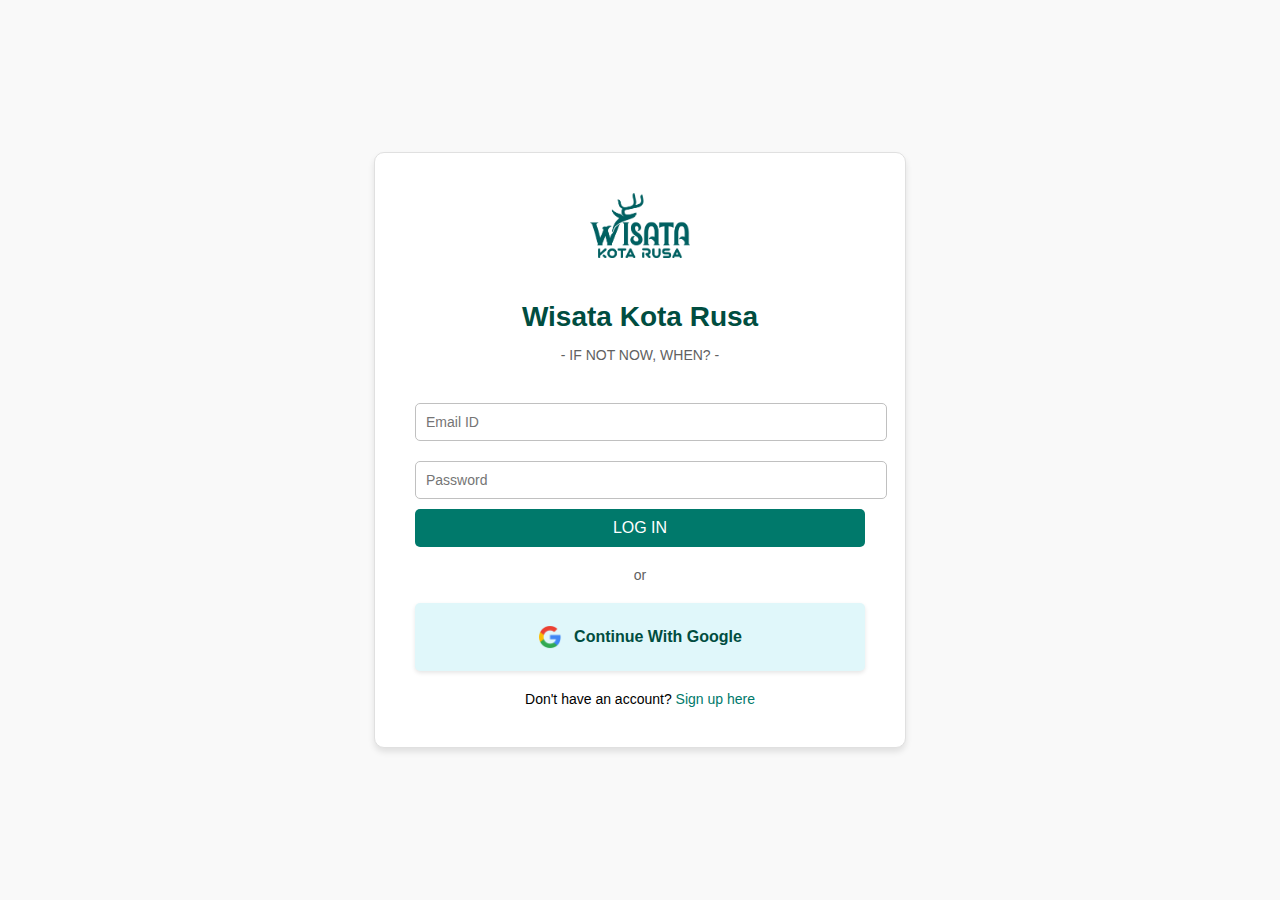
==== index.html @ f40919f4 "salah cuy, sekarang udah bener" ====
<!DOCTYPE html>
<html lang="en">
<head>
    <meta charset="UTF-8">
    <meta name="viewport" content="width=device-width, initial-scale=1.0">
    <title>Wisata Kota Rusa</title>
    <style>
        body {
            font-family: Arial, sans-serif;
            margin: 0;
            padding: 0;
            background-color: #f9f9f9;
            display: flex;
            justify-content: center;
            align-items: center;
            height: 100vh;
        }

        .login-container {
            background-color: #ffffff;
            border: 1px solid #e0e0e0;
            border-radius: 10px;
            box-shadow: 0 4px 6px rgba(0, 0, 0, 0.1);
            width: 450px;
            padding: 40px;
            text-align: center;
        }

        .login-container img {
            width: 100px;
            margin-bottom: 20px;
        }

        .login-container h1 {
            font-size: 28px;
            color: #004d40;
            margin-bottom: 10px;
        }

        .login-container p {
            font-size: 14px;
            color: #616161;
            margin-bottom: 30px;
        }

        .form-input {
            width: 100%;
            padding: 10px;
            margin: 10px 0;
            border: 1px solid #c0c0c0;
            border-radius: 5px;
            font-size: 14px;
        }

        .btn {
            width: 100%;
            padding: 10px;
            background-color: #00796b;
            color: #ffffff;
            border: none;
            border-radius: 5px;
            font-size: 16px;
            cursor: pointer;
        }

        .btn:hover {
            background-color: #005b4f;
        }

        .or {
            margin: 20px 0;
            font-size: 14px;
            color: #616161;
        }

        .google-btn {
        background-color: #e0f7fa;
        color: #004d40;
        border: none;
        padding: 12px 20px;
        border-radius: 5px;
        font-size: 16px;
        cursor: pointer;
        display: flex;
        align-items: center;
        justify-content: center;
        width: 100%;
        box-shadow: 0 2px 4px rgba(0, 0, 0, 0.1);
        font-weight: bold;
        gap: 12px;
        line-height: 24px;
    }

    .google-btn img {
            width: 24px;
            height: 24px;
            position: relative;
            top: 10px;
        }

    .google-btn:hover {
        background-color: #b2ebf2;
    }

        .signup {
            font-size: 14px;
            margin-top: 20px;
        }

        .signup a {
            color: #00796b;
            text-decoration: none;
        }

        .signup a:hover {
            text-decoration: underline;
        }

        @media (max-width: 768px) {
            .login-container {
                width: 90%;
                padding: 20px;
            }
        }
    </style>
</head>
<body>
    <div class="login-container">
        <img src="asset/logo wisata1.png" alt="Wisata Kota Rusa">
        <h1>Wisata Kota Rusa</h1>
        <p>- IF NOT NOW, WHEN? -</p>
        <form>
            <input type="email" class="form-input" placeholder="Email ID">
            <input type="password" class="form-input" placeholder="Password">
            <a href="home.html">
            <button type="button" class="btn">LOG IN</button>
        </a>
        </form>
        <div class="or">or</div>
        <button type="button" class="google-btn">
            <img src="asset/Google__G__logo.png" alt="Google"> Continue With Google
        </button>
        <div class="signup">
            Don't have an account? <a href="sign_in.html">Sign up here</a>
        </div>
    </div>
</body>
</html>
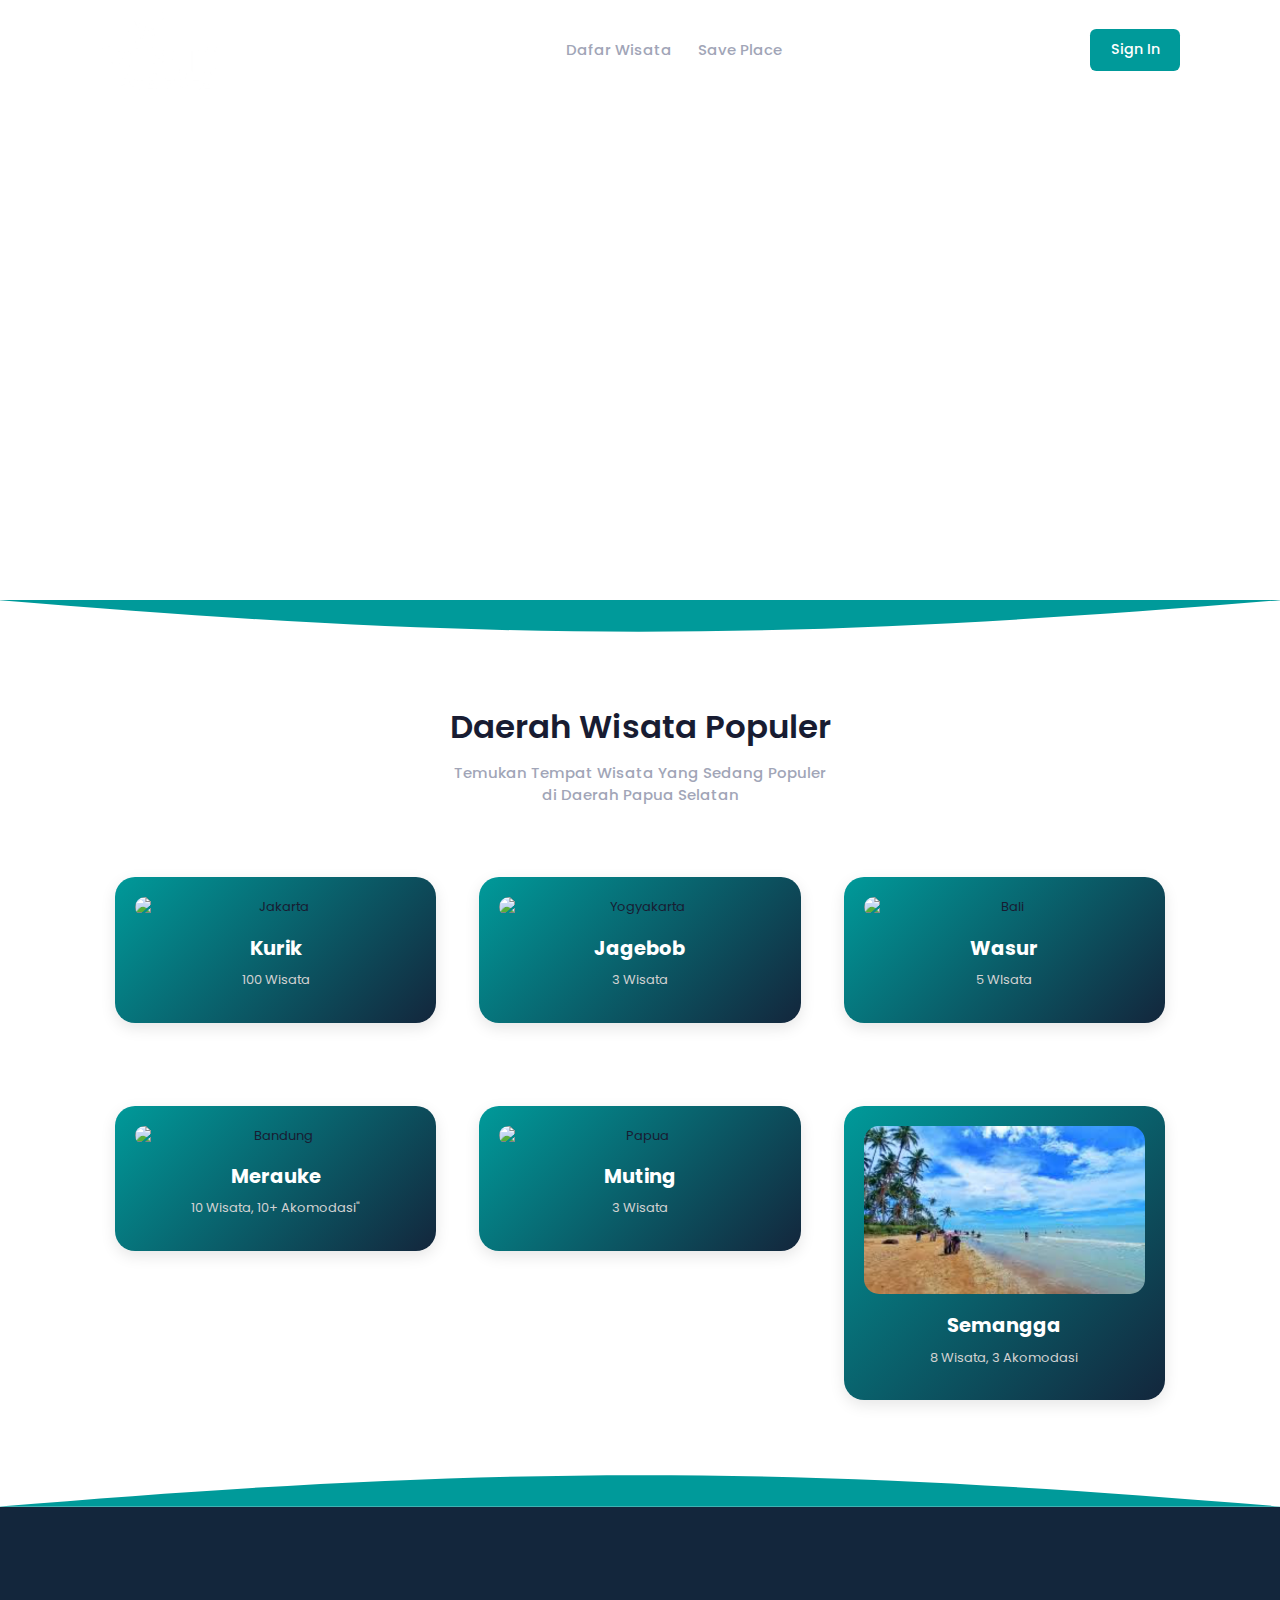
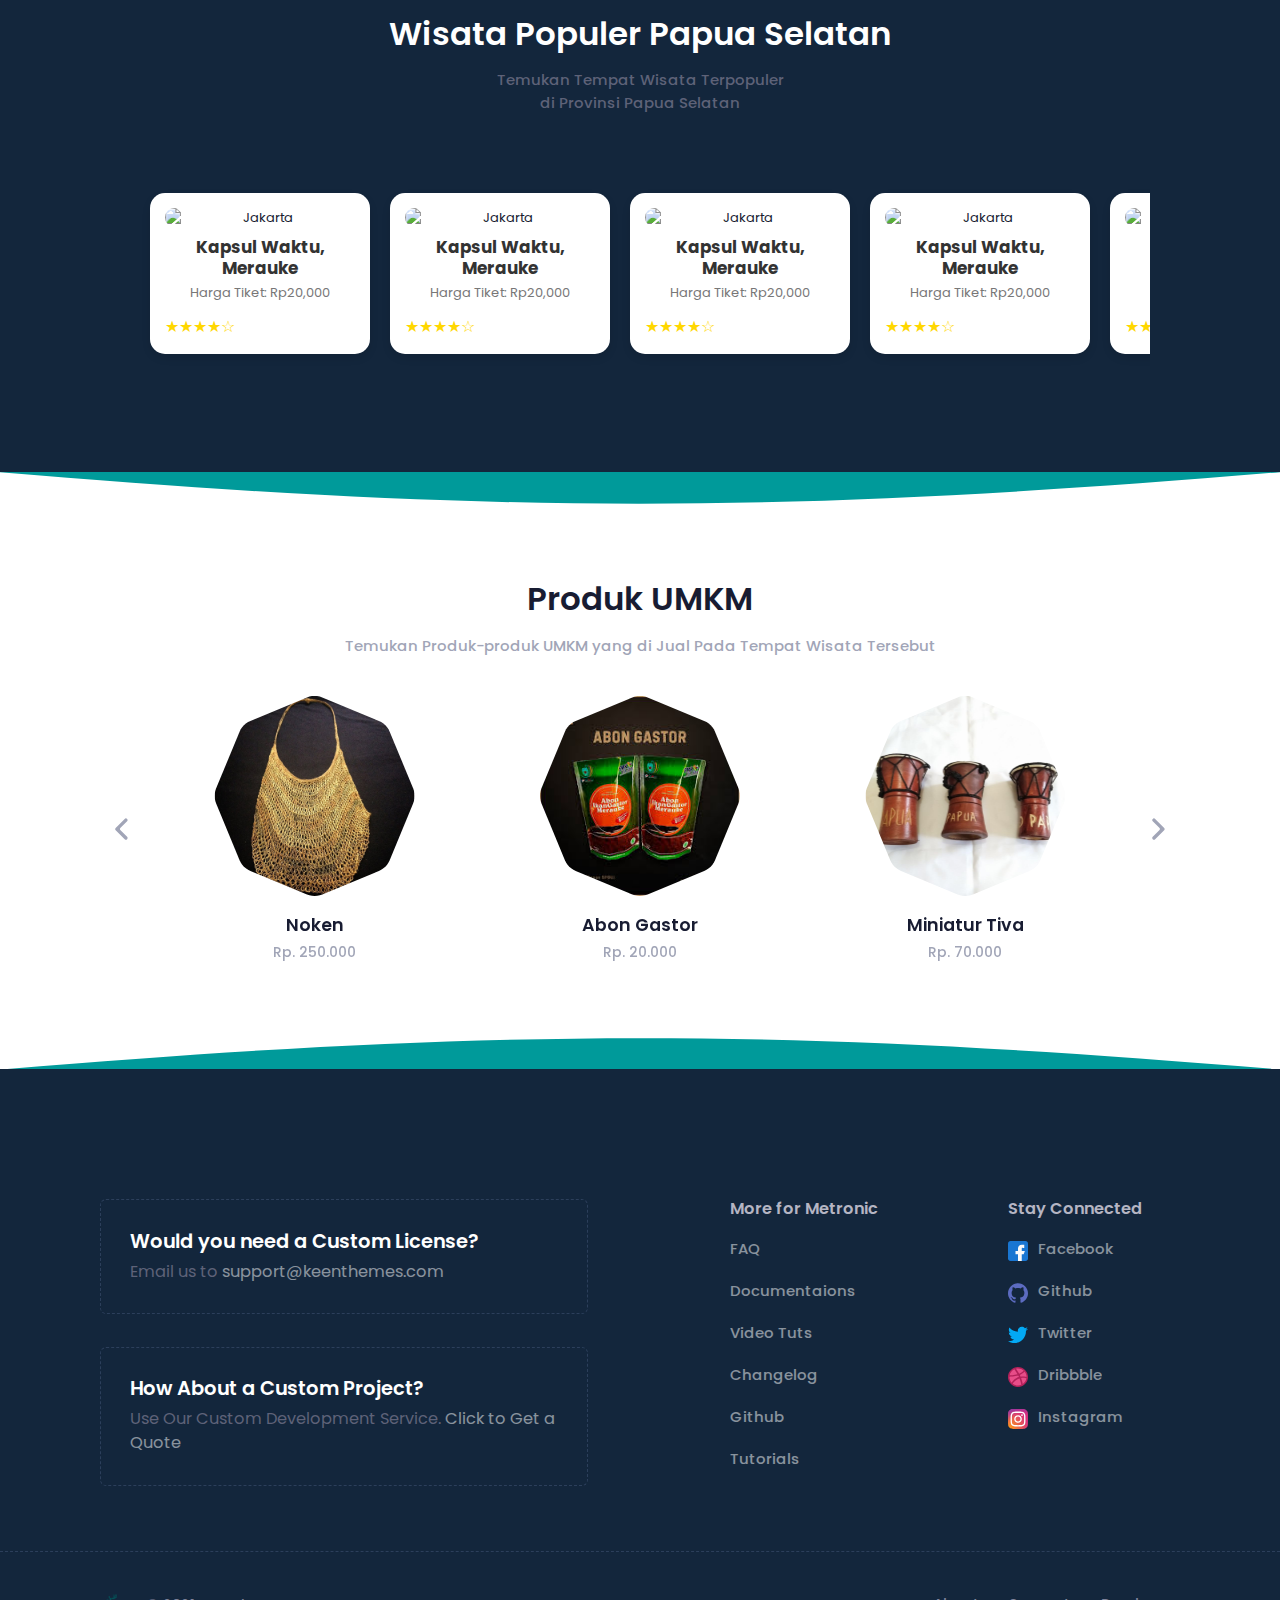
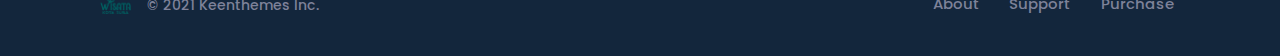
==== commit 597f0ac8: "udah ke home" ====
--- a/index.html
+++ b/index.html
@@ -1,148 +1,859 @@
 <!DOCTYPE html>
+<!--
+Author: Keenthemes
+Product Name: Metronic - Bootstrap 5 HTML, VueJS, React, Angular & Laravel Admin Dashboard Theme
+Purchase: https://1.envato.market/EA4JP
+Website: http://www.keenthemes.com
+Contact: support@keenthemes.com
+Follow: www.twitter.com/keenthemes
+Dribbble: www.dribbble.com/keenthemes
+Like: www.facebook.com/keenthemes
+License: For each use you must have a valid license purchased only from above link in order to legally use the theme for your project.
+-->
 <html lang="en">
-<head>
-    <meta charset="UTF-8">
-    <meta name="viewport" content="width=device-width, initial-scale=1.0">
-    <title>Wisata Kota Rusa</title>
-    <style>
-        body {
-            font-family: Arial, sans-serif;
-            margin: 0;
-            padding: 0;
-            background-color: #f9f9f9;
-            display: flex;
-            justify-content: center;
-            align-items: center;
-            height: 100vh;
-        }
-
-        .login-container {
-            background-color: #ffffff;
-            border: 1px solid #e0e0e0;
-            border-radius: 10px;
-            box-shadow: 0 4px 6px rgba(0, 0, 0, 0.1);
-            width: 450px;
-            padding: 40px;
-            text-align: center;
-        }
-
-        .login-container img {
-            width: 100px;
-            margin-bottom: 20px;
-        }
-
-        .login-container h1 {
-            font-size: 28px;
-            color: #004d40;
-            margin-bottom: 10px;
-        }
-
-        .login-container p {
-            font-size: 14px;
-            color: #616161;
-            margin-bottom: 30px;
-        }
-
-        .form-input {
-            width: 100%;
-            padding: 10px;
-            margin: 10px 0;
-            border: 1px solid #c0c0c0;
-            border-radius: 5px;
-            font-size: 14px;
-        }
-
-        .btn {
-            width: 100%;
-            padding: 10px;
-            background-color: #00796b;
-            color: #ffffff;
-            border: none;
-            border-radius: 5px;
-            font-size: 16px;
-            cursor: pointer;
-        }
-
-        .btn:hover {
-            background-color: #005b4f;
-        }
-
-        .or {
-            margin: 20px 0;
-            font-size: 14px;
-            color: #616161;
-        }
-
-        .google-btn {
-        background-color: #e0f7fa;
-        color: #004d40;
-        border: none;
-        padding: 12px 20px;
-        border-radius: 5px;
-        font-size: 16px;
-        cursor: pointer;
-        display: flex;
-        align-items: center;
-        justify-content: center;
-        width: 100%;
-        box-shadow: 0 2px 4px rgba(0, 0, 0, 0.1);
-        font-weight: bold;
-        gap: 12px;
-        line-height: 24px;
-    }
-
-    .google-btn img {
-            width: 24px;
-            height: 24px;
-            position: relative;
-            top: 10px;
-        }
-
-    .google-btn:hover {
-        background-color: #b2ebf2;
-    }
-
-        .signup {
-            font-size: 14px;
-            margin-top: 20px;
-        }
-
-        .signup a {
-            color: #00796b;
-            text-decoration: none;
-        }
-
-        .signup a:hover {
-            text-decoration: underline;
-        }
-
-        @media (max-width: 768px) {
-            .login-container {
-                width: 90%;
+	<!--begin::Head-->
+	<head><base href="">
+		<title>WKR-Bomiproject</title>
+		<meta name="description" content="The most advanced Bootstrap Admin Theme on Themeforest trusted by 94,000 beginners and professionals. Multi-demo, Dark Mode, RTL support and complete React, Angular, Vue &amp; Laravel versions. Grab your copy now and get life-time updates for free." />
+		<meta name="keywords" content="Metronic, bootstrap, bootstrap 5, Angular, VueJs, React, Laravel, admin themes, web design, figma, web development, free templates, free admin themes, bootstrap theme, bootstrap template, bootstrap dashboard, bootstrap dak mode, bootstrap button, bootstrap datepicker, bootstrap timepicker, fullcalendar, datatables, flaticon" />
+		<meta name="viewport" content="width=device-width, initial-scale=1" />
+		<meta charset="utf-8" />
+		<meta property="og:locale" content="en_US" />
+		<meta property="og:type" content="article" />
+		<meta property="og:title" content="Metronic - Bootstrap 5 HTML, VueJS, React, Angular &amp; Laravel Admin Dashboard Theme" />
+		<meta property="og:url" content="https://keenthemes.com/metronic" />
+		<meta property="og:site_name" content="Keenthemes | Metronic" />
+		<link rel="canonical" href="https://preview.keenthemes.com/metronic8" />
+		<link rel="shortcut icon" href="asset/title.png" />
+		<!--begin::Fonts-->
+		<link rel="stylesheet" href="https://fonts.googleapis.com/css?family=Poppins:300,400,500,600,700" />
+		<!--end::Fonts-->
+		<!--begin::Global Stylesheets Bundle(used by all pages)-->
+		<link href="assets/plugins/global/plugins.bundle.css" rel="stylesheet" type="text/css" />
+		<link href="assets/css/style.bundle.css" rel="stylesheet" type="text/css" />
+		<!--end::Global Stylesheets Bundle-->
+	</head>
+	<!--end::Head-->
+	<!--begin::Body-->
+	<body id="kt_body" data-bs-spy="scroll" data-bs-target="#kt_landing_menu" data-bs-offset="200" class="bg-white position-relative">
+		<!--begin::Main-->
+		<div class="d-flex flex-column flex-root">
+			<!--begin::Header Section-->
+			<div class="mb-0" id="home">
+				<!--begin::Wrapper-->
+				<div class="bgi-no-repeat bgi-size-cover bgi-position-x-center bgi-position-y-center" style="background-image: url(asset/oliver-sjostrom-D9pKJG0PUi0-unsplash\ 1\ \(1\).png)">
+					<!--begin::Header-->
+					<div class="landing-header" data-kt-sticky="true" data-kt-sticky-name="landing-header" data-kt-sticky-offset="{default: '200px', lg: '300px'}">
+						<!--begin::Container-->
+						<div class="container">
+							<!--begin::Wrapper-->
+							<div class="d-flex align-items-center justify-content-between">
+								<!--begin::Logo-->
+								<div class="d-flex align-items-center flex-equal">
+									<!--begin::Mobile menu toggle-->
+									<button class="btn btn-icon btn-active-color-primary me-3 d-flex d-lg-none" id="kt_landing_menu_toggle">
+										<!--begin::Svg Icon | path: icons/duotune/abstract/abs015.svg-->
+										<span class="svg-icon svg-icon-2hx">
+											<svg xmlns="http://www.w3.org/2000/svg" width="24" height="24" viewBox="0 0 24 24" fill="none">
+												<path d="M21 7H3C2.4 7 2 6.6 2 6V4C2 3.4 2.4 3 3 3H21C21.6 3 22 3.4 22 4V6C22 6.6 21.6 7 21 7Z" fill="black" />
+												<path opacity="0.3" d="M21 14H3C2.4 14 2 13.6 2 13V11C2 10.4 2.4 10 3 10H21C21.6 10 22 10.4 22 11V13C22 13.6 21.6 14 21 14ZM22 20V18C22 17.4 21.6 17 21 17H3C2.4 17 2 17.4 2 18V20C2 20.6 2.4 21 3 21H21C21.6 21 22 20.6 22 20Z" fill="black" />
+											</svg>
+										</span>
+										<!--end::Svg Icon-->
+									</button>
+									<!--end::Mobile menu toggle-->
+									<!--begin::Logo image-->
+									<a href="../../demo1/dist/landing.html">
+										<img alt="Logo" src="asset/logo wisata.png" class="logo-default h-40px h-lg-80px" />
+										<img alt="Logo" src="asset/logo wisata1.png" class="logo-sticky h-40px h-lg-80px" />
+									</a>
+									<!--end::Logo image-->
+								</div>
+								<!--end::Logo-->
+								<!--begin::Menu wrapper-->
+								<div class="d-lg-block" id="kt_header_nav_wrapper">
+									<div class="d-lg-block p-5 p-lg-0" data-kt-drawer="true" data-kt-drawer-name="landing-menu" data-kt-drawer-activate="{default: true, lg: false}" data-kt-drawer-overlay="true" data-kt-drawer-width="200px" data-kt-drawer-direction="start" data-kt-drawer-toggle="#kt_landing_menu_toggle" data-kt-swapper="true" data-kt-swapper-mode="prepend" data-kt-swapper-parent="{default: '#kt_body', lg: '#kt_header_nav_wrapper'}">
+										<!--begin::Menu-->
+										<div class="menu menu-column flex-nowrap menu-rounded menu-lg-row menu-title-gray-500 menu-state-title-primary nav nav-flush fs-5 fw-bold" id="kt_landing_menu">
+											<!--begin::Menu item-->
+											<div class="menu-item">
+												<!--begin::Menu link-->
+												<a class="menu-link nav-link active py-3 px-4 px-xxl-6" href="#kt_body" data-kt-scroll-toggle="true" data-kt-drawer-dismiss="true">Home</a>
+												<!--end::Menu link-->
+											</div>
+											<!--end::Menu item-->
+											<!--begin::Menu item-->
+											<div class="menu-item">
+												<!--begin::Menu link-->
+												<a class="menu-link nav-link py-3 px-4 px-xxl-6" href="add.blade.html" data-kt-scroll-toggle="true" data-kt-drawer-dismiss="true">Dafar Wisata</a>
+												<!--end::Menu link-->
+											</div>
+											<!--end::Menu item-->
+											<!--begin::Menu item-->
+											<div class="menu-item">
+												<!--begin::Menu link-->
+												<a class="menu-link nav-link py-3 px-4 px-xxl-6" href="saveplace.balde.html" data-kt-scroll-toggle="true" data-kt-drawer-dismiss="true">Save Place</a>
+												<!--end::Menu link-->
+											</div>
+											<!--end::Menu item-->
+										
+										</div>
+										<!--end::Menu-->
+									</div>
+								</div>
+								<!--end::Menu wrapper-->
+								<!--begin::Toolbar-->
+								<div class="flex-equal text-end ms-1">
+									<a href="sign_in.html" class="btn btn-success">Sign In</a>
+								</div>
+								<!--end::Toolbar-->
+							</div>
+							<!--end::Wrapper-->
+						</div>
+						<!--end::Container-->
+					</div>
+					<!--end::Header-->
+					<!--begin::Landing hero-->
+					<div class="d-flex flex-column flex-center w-100 min-h-350px min-h-lg-500px px-9">
+						<!--begin::Heading-->
+						<div class="text-center mb-5 mb-lg-10 py-10 py-lg-20">
+							<!--begin::Title-->
+							<h1 class="text-white lh-base fw-bolder fs-2x fs-lg-3x mb-15">Ayo! Jelajahi Tempat Wisata
+							<br />Yang Belum Pernah Kamu Kunjungi
+							</span></h1>
+							<!--end::Title-->
+						</div>
+						<!--end::Heading-->
+					</div>
+					<!--end::Landing hero-->
+				</div>
+				<!--end::Wrapper-->
+				<!--begin::Curve bottom-->
+				<div class="landing-curve landing-dark-color mb-10 mb-lg-20">
+					<svg viewBox="15 12 1470 48" fill="none" xmlns="http://www.w3.org/2000/svg">
+						<path d="M0 11C3.93573 11.3356 7.85984 11.6689 11.7725 12H1488.16C1492.1 11.6689 1496.04 11.3356 1500 11V12H1488.16C913.668 60.3476 586.282 60.6117 11.7725 12H0V11Z" fill="currentColor"></path>
+					</svg>
+				</div>
+				<!--end::Curve bottom-->
+			</div>
+			<!--end::Header Section-->
+			<!--begin::How It Works Section-->
+			<!--begin::How It Works Section-->
+<!--begin::How It Works Section-->
+<div class="mb-n100 mb-lg-n50 z-index-2">
+    <!--begin::Container-->
+    <div class="container mb-50">
+        <!--begin::Heading-->
+        <div class="text-center mb-17">
+            <!--begin::Title-->
+            <h3 class="fs-2hx text-dark mb-5" id="how-it-works" data-kt-scroll-offset="{default: 100, lg: 150}">Daerah Wisata Populer</h3>
+            <!--end::Title-->
+            <!--begin::Text-->
+            <div class="fs-5 text-muted fw-bold">
+                Temukan Tempat Wisata Yang Sedang Populer
+                <br />di Daerah Papua Selatan
+            </div>
+            <!--end::Text-->
+        </div>
+        <!--end::Heading-->
+
+        <!--begin::Row-->
+        <div class="row g-4">
+            <!-- Chart Items -->
+            <div class="col-md-4">
+                <div class="chart-item">
+                    <div class="chart-img-wrapper">
+                        <img src="asset/chart1.png" alt="Jakarta" class="chart-img" />
+                    </div>
+                    <div class="chart-content">
+                        <h4 class="chart-title">Kurik</h4>
+                        <p class="chart-description">100 Wisata</p>
+                    </div>
+                </div>
+            </div>
+            <div class="col-md-4">
+                <div class="chart-item">
+                    <div class="chart-img-wrapper">
+                        <img src="asset/chart2.png" alt="Yogyakarta" class="chart-img" />
+                    </div>
+                    <div class="chart-content">
+                        <h4 class="chart-title">Jagebob</h4>
+                        <p class="chart-description">3 Wisata</p>
+                    </div>
+                </div>
+            </div>
+            <div class="col-md-4">
+                <div class="chart-item">
+                    <div class="chart-img-wrapper">
+                        <img src="asset/chart3.png" alt="Bali" class="chart-img" />
+                    </div>
+                    <div class="chart-content">
+                        <h4 class="chart-title">Wasur</h4>
+                        <p class="chart-description">5 WIsata</p>
+                    </div>
+                </div>
+            </div>
+            <div class="col-md-4">
+                <div class="chart-item">
+                    <div class="chart-img-wrapper">
+                        <img src="asset/chart4.png" alt="Bandung" class="chart-img" />
+                    </div>
+                    <div class="chart-content">
+                        <h4 class="chart-title">Merauke</h4>
+                        <p class="chart-description">10 Wisata, 10+ Akomodasi"</p>
+                    </div>
+                </div>
+            </div>
+            <div class="col-md-4">
+                <div class="chart-item">
+                    <div class="chart-img-wrapper">
+                        <img src="asset/chart5.png" alt="Papua" class="chart-img" />
+                    </div>
+                    <div class="chart-content">
+                        <h4 class="chart-title">Muting</h4>
+                        <p class="chart-description">3 Wisata</p>
+                    </div>
+                </div>
+            </div>
+            <div class="col-md-4">
+                <div class="chart-item">
+                    <div class="chart-img-wrapper">
+                        <img src="asset/chart6.png" alt="Papua" class="chart-img" />
+                    </div>
+                    <div class="chart-content">
+                        <h4 class="chart-title">Semangga</h4>
+                        <p class="chart-description">8 Wisata, 3 Akomodasi</p>
+                    </div>
+                </div>
+            </div>
+        </div>
+        <!--end::Row-->
+
+        <style>
+            .chart-item {
+                background: linear-gradient(135deg, #009A9A, #13263C);
+                border-radius: 20px;
+                text-align: center;
                 padding: 20px;
-            }
-        }
-    </style>
-</head>
-<body>
-    <div class="login-container">
-        <img src="asset/logo wisata1.png" alt="Wisata Kota Rusa">
-        <h1>Wisata Kota Rusa</h1>
-        <p>- IF NOT NOW, WHEN? -</p>
-        <form>
-            <input type="email" class="form-input" placeholder="Email ID">
-            <input type="password" class="form-input" placeholder="Password">
-            <a href="home.html">
-            <button type="button" class="btn">LOG IN</button>
-        </a>
-        </form>
-        <div class="or">or</div>
-        <button type="button" class="google-btn">
-            <img src="asset/Google__G__logo.png" alt="Google"> Continue With Google
-        </button>
-        <div class="signup">
-            Don't have an account? <a href="sign_in.html">Sign up here</a>
+                transition: transform 0.3s, box-shadow 0.3s;
+                margin: 15px;
+                box-shadow: 0 5px 15px rgba(0, 0, 0, 0.1);
+            }
+
+            .chart-item:hover {
+                transform: scale(1.05);
+                box-shadow: 0 8px 25px rgba(0, 0, 0, 0.2);
+            }
+
+            .chart-img-wrapper {
+                position: relative;
+                overflow: hidden;
+                border-radius: 15px;
+                margin-bottom: 20px;
+            }
+
+            .chart-img {
+                width: 100%;
+                height: auto;
+                display: block;
+                transition: transform 0.3s;
+            }
+
+            .chart-img-wrapper:hover .chart-img {
+                transform: scale(1.1);
+            }
+
+            .chart-title {
+                font-size: 1.5rem;
+                font-weight: bold;
+                color: #fff;
+                margin-bottom: 10px;
+            }
+
+            .chart-description {
+                font-size: 1rem;
+                color: #d1d1d1;
+            }
+
+            .container.mb-50 {
+                margin-bottom: 50px;
+            }
+
+            .row.g-4 {
+                row-gap: 40px;
+            }
+        </style>
+    </div>
+    <!--end::Container-->
+</div>
+<!--end::How It Works Section-->
+
+
+
+			<!--end::How It Works Section-->
+			<!--begin::Statistics Section-->
+			<div class="mt-sm-n50">
+				<!--begin::Curve top-->
+				<div class="landing-curve landing-dark-color">
+					<svg viewBox="15 -1 1470 48" fill="none" xmlns="http://www.w3.org/2000/svg">
+						<path d="M1 48C4.93573 47.6644 8.85984 47.3311 12.7725 47H1489.16C1493.1 47.3311 1497.04 47.6644 1501 48V47H1489.16C914.668 -1.34764 587.282 -1.61174 12.7725 47H1V48Z" fill="currentColor"></path>
+					</svg>
+				</div>
+				<!--end::Curve top-->
+				<!--begin::Wrapper-->
+				<div class="pb-15 pt-18 landing-dark-bg">
+					<!--begin::Container-->
+					<div class="container">
+						<!--begin::Heading-->
+						<div class="text-center mt-15 mb-18" id="achievements" data-kt-scroll-offset="{default: 100, lg: 150}">
+							<!--begin::Title-->
+							<h3 class="fs-2hx text-white fw-bolder mb-5">Wisata Populer Papua Selatan</h3>
+							<!--end::Title-->
+							<!--begin::Description-->
+							<div class="fs-5 text-gray-700 fw-bold">Temukan Tempat Wisata Terpopuler
+							<br />di Provinsi Papua Selatan</div>
+							<!--end::Description-->
+						</div>
+						<!--end::Heading-->
+						<!--begin::Statistics-->
+						<!--begin::How It Works Section-->
+<!--begin::How It Works Section-->
+<div class="mb-n100 mb-lg-n50 z-index-2 section-inspiration">
+    <!--begin::Container-->
+    <div class="container mb-50">
+        <!--begin::Scrollable Row-->
+        <div class="scroll-container-inspiration">
+            <!-- Chart Items -->
+            <a href="detail.blade.html" class="chart-item-inspiration">
+                <div class="chart-img-wrapper-inspiration">
+                    <img src="asset/oliver-sjostrom-D9pKJG0PUi0-unsplash 1 (1).png" alt="Jakarta" class="chart-img-inspiration" />
+                </div>
+                <h4 class="chart-title-inspiration">Kapsul Waktu, Merauke</h4>
+                <p class="chart-description-inspiration">Harga Tiket: Rp20,000</p>
+                <div class="rating">
+                    <span>★</span><span>★</span><span>★</span><span>★</span><span>☆</span>
+                </div>
+            </a>
+			<a href="detail.blade.html" class="chart-item-inspiration">
+                <div class="chart-img-wrapper-inspiration">
+                    <img src="asset/oliver-sjostrom-D9pKJG0PUi0-unsplash 1 (1).png" alt="Jakarta" class="chart-img-inspiration" />
+                </div>
+                <h4 class="chart-title-inspiration">Kapsul Waktu, Merauke</h4>
+                <p class="chart-description-inspiration">Harga Tiket: Rp20,000</p>
+                <div class="rating">
+                    <span>★</span><span>★</span><span>★</span><span>★</span><span>☆</span>
+                </div>
+            </a>
+			<a href="detail.blade.html" class="chart-item-inspiration">
+                <div class="chart-img-wrapper-inspiration">
+                    <img src="asset/oliver-sjostrom-D9pKJG0PUi0-unsplash 1 (1).png" alt="Jakarta" class="chart-img-inspiration" />
+                </div>
+                <h4 class="chart-title-inspiration">Kapsul Waktu, Merauke</h4>
+                <p class="chart-description-inspiration">Harga Tiket: Rp20,000</p>
+                <div class="rating">
+                    <span>★</span><span>★</span><span>★</span><span>★</span><span>☆</span>
+                </div>
+            </a>
+			<a href="detail.blade.html" class="chart-item-inspiration">
+                <div class="chart-img-wrapper-inspiration">
+                    <img src="asset/oliver-sjostrom-D9pKJG0PUi0-unsplash 1 (1).png" alt="Jakarta" class="chart-img-inspiration" />
+                </div>
+                <h4 class="chart-title-inspiration">Kapsul Waktu, Merauke</h4>
+                <p class="chart-description-inspiration">Harga Tiket: Rp20,000</p>
+                <div class="rating">
+                    <span>★</span><span>★</span><span>★</span><span>★</span><span>☆</span>
+                </div>
+            </a>
+			<a href="detail.blade.html" class="chart-item-inspiration">
+                <div class="chart-img-wrapper-inspiration">
+                    <img src="asset/oliver-sjostrom-D9pKJG0PUi0-unsplash 1 (1).png" alt="Jakarta" class="chart-img-inspiration" />
+                </div>
+                <h4 class="chart-title-inspiration">Kapsul Waktu, Merauke</h4>
+                <p class="chart-description-inspiration">Harga Tiket: Rp20,000</p>
+                <div class="rating">
+                    <span>★</span><span>★</span><span>★</span><span>★</span><span>☆</span>
+                </div>
+            </a>
+			<a href="detail.blade.html" class="chart-item-inspiration">
+                <div class="chart-img-wrapper-inspiration">
+                    <img src="asset/oliver-sjostrom-D9pKJG0PUi0-unsplash 1 (1).png" alt="Jakarta" class="chart-img-inspiration" />
+                </div>
+                <h4 class="chart-title-inspiration">Kapsul Waktu, Merauke</h4>
+                <p class="chart-description-inspiration">Harga Tiket: Rp20,000</p>
+                <div class="rating">
+                    <span>★</span><span>★</span><span>★</span><span>★</span><span>☆</span>
+                </div>
+            </a>
+			<a href="detail.blade.html" class="chart-item-inspiration">
+                <div class="chart-img-wrapper-inspiration">
+                    <img src="asset/oliver-sjostrom-D9pKJG0PUi0-unsplash 1 (1).png" alt="Jakarta" class="chart-img-inspiration" />
+                </div>
+                <h4 class="chart-title-inspiration">Kapsul Waktu, Merauke</h4>
+                <p class="chart-description-inspiration">Harga Tiket: Rp20,000</p>
+                <div class="rating">
+                    <span>★</span><span>★</span><span>★</span><span>★</span><span>☆</span>
+                </div>
+            </a>
+			<a href="detail.blade.html" class="chart-item-inspiration">
+                <div class="chart-img-wrapper-inspiration">
+                    <img src="asset/oliver-sjostrom-D9pKJG0PUi0-unsplash 1 (1).png" alt="Jakarta" class="chart-img-inspiration" />
+                </div>
+                <h4 class="chart-title-inspiration">Kapsul Waktu, Merauke</h4>
+                <p class="chart-description-inspiration">Harga Tiket: Rp20,000</p>
+                <div class="rating">
+                    <span>★</span><span>★</span><span>★</span><span>★</span><span>☆</span>
+                </div>
+            </a>
+			<a href="detail.blade.html" class="chart-item-inspiration">
+                <div class="chart-img-wrapper-inspiration">
+                    <img src="asset/oliver-sjostrom-D9pKJG0PUi0-unsplash 1 (1).png" alt="Jakarta" class="chart-img-inspiration" />
+                </div>
+                <h4 class="chart-title-inspiration">Kapsul Waktu, Merauke</h4>
+                <p class="chart-description-inspiration">Harga Tiket: Rp20,000</p>
+                <div class="rating">
+                    <span>★</span><span>★</span><span>★</span><span>★</span><span>☆</span>
+                </div>
+            </a>
         </div>
+        <!--end::Scrollable Row-->
+
+        <style>
+            .section-inspiration .scroll-container-inspiration {
+                display: flex;
+                overflow-x: auto;
+                gap: 20px;
+                padding: 20px;
+                scroll-behavior: smooth;
+                -ms-overflow-style: none; /* IE and Edge */
+                scrollbar-width: none; /* Firefox */
+            }
+
+            .section-inspiration .scroll-container-inspiration::-webkit-scrollbar {
+                display: none; /* Chrome, Safari, Opera */
+            }
+
+            .section-inspiration .chart-item-inspiration {
+                flex: 0 0 auto;
+                background: #fff;
+                border-radius: 15px;
+                text-align: center;
+                padding: 15px;
+                width: 220px;
+                box-shadow: 0 4px 8px rgba(0, 0, 0, 0.1);
+                transition: transform 0.3s, box-shadow 0.3s;
+                text-decoration: none;
+                color: inherit;
+            }
+
+            .section-inspiration .chart-item-inspiration:hover {
+                transform: scale(1.05);
+                box-shadow: 0 8px 20px rgba(0, 0, 0, 0.2);
+            }
+
+            .section-inspiration .chart-img-wrapper-inspiration {
+                position: relative;
+                overflow: hidden;
+                border-radius: 10px;
+                margin-bottom: 10px;
+            }
+
+            .section-inspiration .chart-img-inspiration {
+                width: 100%;
+                height: auto;
+                display: block;
+                transition: transform 0.3s;
+            }
+
+            .section-inspiration .chart-img-wrapper-inspiration:hover .chart-img-inspiration {
+                transform: scale(1.1);
+            }
+
+            .section-inspiration .chart-title-inspiration {
+                font-size: 1.3rem;
+                font-weight: bold;
+                margin-bottom: 5px;
+                color: #333;
+            }
+
+            .section-inspiration .chart-description-inspiration {
+                font-size: 1rem;
+                color: #777;
+            }
+
+            .section-inspiration .rating {
+                color: #FFD700;
+                font-size: 1.2rem;
+            }
+        </style>
     </div>
-</body>
-</html>
+    <!--end::Container-->
+</div>
+<!--end::How It Works Section-->
+
+					</div>
+					<!--end::Container-->
+				</div>
+				<!--end::Wrapper-->
+				<!--begin::Curve bottom-->
+				<div class="landing-curve landing-dark-color">
+					<svg viewBox="15 12 1470 48" fill="none" xmlns="http://www.w3.org/2000/svg">
+						<path d="M0 11C3.93573 11.3356 7.85984 11.6689 11.7725 12H1488.16C1492.1 11.6689 1496.04 11.3356 1500 11V12H1488.16C913.668 60.3476 586.282 60.6117 11.7725 12H0V11Z" fill="currentColor"></path>
+					</svg>
+				</div>
+				<!--end::Curve bottom-->
+			</div>
+			<!--end::Statistics Section-->
+			<!--begin::Team Section-->
+			<div class="py-10 py-lg-20">
+				<!--begin::Container-->
+				<div class="container">
+					<!--begin::Heading-->
+					<div class="text-center mb-12">
+						<!--begin::Title-->
+						<h3 class="fs-2hx text-dark mb-5" id="team" data-kt-scroll-offset="{default: 100, lg: 150}">Produk UMKM</h3>
+						<!--end::Title-->
+						<!--begin::Sub-title-->
+						<div class="fs-5 text-muted fw-bold">Temukan Produk-produk UMKM yang di Jual Pada Tempat Wisata Tersebut</div>
+						<!--end::Sub-title=-->
+					</div>
+					<!--end::Heading-->
+					<!--begin::Slider-->
+					<div class="tns tns-default">
+						<!--begin::Wrapper-->
+						<div data-tns="true" data-tns-loop="true" data-tns-swipe-angle="false" data-tns-speed="2000" data-tns-autoplay="true" data-tns-autoplay-timeout="18000" data-tns-controls="true" data-tns-nav="false" data-tns-items="1" data-tns-center="false" data-tns-dots="false" data-tns-prev-button="#kt_team_slider_prev" data-tns-next-button="#kt_team_slider_next" data-tns-responsive="{1200: {items: 3}, 992: {items: 2}}">
+							<!--begin::Item-->
+							<div class="text-center">
+								<!--begin::Photo-->
+								<div class="octagon mx-auto mb-5 d-flex w-200px h-200px bgi-no-repeat bgi-size-contain bgi-position-center" style="background-image:url('asset/noken.jpg')"></div>
+								<!--end::Photo-->
+								<!--begin::Person-->
+								<div class="mb-0">
+									<!--begin::Name-->
+									<a href="detail.produk.html" class="text-dark fw-bolder text-hover-primary fs-3">Noken</a>
+									<!--end::Name-->
+									<!--begin::Position-->
+									<div class="text-muted fs-6 fw-bold mt-1">Rp. 250.000</div>
+									<!--begin::Position-->
+								</div>
+								<!--end::Person-->
+							</div>
+							<!--end::Item-->
+							<!--begin::Item-->
+							<div class="text-center">
+								<!--begin::Photo-->
+								<div class="octagon mx-auto mb-5 d-flex w-200px h-200px bgi-no-repeat bgi-size-contain bgi-position-center" style="background-image:url('asset/images\ \(1\).jpeg')"></div>
+								<!--end::Photo-->
+								<!--begin::Person-->
+								<div class="mb-0">
+									<!--begin::Name-->
+									<a href="detail.produk.html" class="text-dark fw-bolder text-hover-primary fs-3">Abon Gastor</a>
+									<!--end::Name-->
+									<!--begin::Position-->
+									<div class="text-muted fs-6 fw-bold mt-1">Rp. 20.000</div>
+									<!--begin::Position-->
+								</div>
+								<!--end::Person-->
+							</div>
+							<!--end::Item-->
+							<!--begin::Item-->
+							<div class="text-center">
+								<!--begin::Photo-->
+								<div class="octagon mx-auto mb-5 d-flex w-200px h-200px bgi-no-repeat bgi-size-contain bgi-position-center" style="background-image:url('asset/id-11134207-7qul3-ljsbuscge28fcf.jpeg')"></div>
+								<!--end::Photo-->
+								<!--begin::Person-->
+								<div class="mb-0">
+									<!--begin::Name-->
+									<a href="#" class="text-dark fw-bolder text-hover-primary fs-3">Miniatur Tiva</a>
+									<!--end::Name-->
+									<!--begin::Position-->
+									<div class="text-muted fs-6 fw-bold mt-1">Rp. 70.000</div>
+									<!--begin::Position-->
+								</div>
+								<!--end::Person-->
+							</div>
+							<!--end::Item-->
+							<!--begin::Item-->
+							<div class="text-center">
+								<!--begin::Photo-->
+								<div class="octagon mx-auto mb-5 d-flex w-200px h-200px bgi-no-repeat bgi-size-contain bgi-position-center" style="background-image:url('asset/noken.jpg')"></div>
+								<!--end::Photo-->
+								<!--begin::Person-->
+								<div class="mb-0">
+									<!--begin::Name-->
+									<a href="#" class="text-dark fw-bolder text-hover-primary fs-3">Noken</a>
+									<!--end::Name-->
+									<!--begin::Position-->
+									<div class="text-muted fs-6 fw-bold mt-1">Rp.250.000</div>
+									<!--begin::Position-->
+								</div>
+								<!--end::Person-->
+							</div>
+							<!--end::Item-->
+							<!--begin::Item-->
+							<div class="text-center">
+								<!--begin::Photo-->
+								<div class="octagon mx-auto mb-5 d-flex w-200px h-200px bgi-no-repeat bgi-size-contain bgi-position-center" style="background-image:url('asset/id-11134207-7qul3-ljsbuscge28fcf.jpeg')"></div>
+								<!--end::Photo-->
+								<!--begin::Person-->
+								<div class="mb-0">
+									<!--begin::Name-->
+									<a href="#" class="text-dark fw-bolder text-hover-primary fs-3">Miniatur Tiva</a>
+									<!--end::Name-->
+									<!--begin::Position-->
+									<div class="text-muted fs-6 fw-bold mt-1">Rp.70.000</div>
+									<!--begin::Position-->
+								</div>
+								<!--end::Person-->
+							</div>
+							<!--end::Item-->
+							<!--begin::Item-->
+							<div class="text-center">
+								<!--begin::Photo-->
+								<div class="octagon mx-auto mb-5 d-flex w-200px h-200px bgi-no-repeat bgi-size-contain bgi-position-center" style="background-image:url('asset/images\ \(1\).jpeg')"></div>
+								<!--end::Photo-->
+								<!--begin::Person-->
+								<div class="mb-0">
+									<!--begin::Name-->
+									<a href="#" class="text-dark fw-bolder text-hover-primary fs-3">Abon Gastor</a>
+									<!--end::Name-->
+									<!--begin::Position-->
+									<div class="text-muted fs-6 fw-bold mt-1">Rp.20.000</div>
+									<!--begin::Position-->
+								</div>
+								<!--end::Person-->
+							</div>
+							<!--end::Item-->
+							<!--begin::Item-->
+							<div class="text-center">
+								<!--begin::Photo-->
+								<div class="octagon mx-auto mb-5 d-flex w-200px h-200px bgi-no-repeat bgi-size-contain bgi-position-center" style="background-image:url('asset/id-11134207-7qul3-ljsbuscge28fcf.jpeg')"></div>
+								<!--end::Photo-->
+								<!--begin::Person-->
+								<div class="mb-0">
+									<!--begin::Name-->
+									<a href="#" class="text-dark fw-bolder text-hover-primary fs-3">Miniatuf Tiva</a>
+									<!--end::Name-->
+									<!--begin::Position-->
+									<div class="text-muted fs-6 fw-bold mt-1"><Rp class="70 000"></Rp></div>
+									<!--begin::Position-->
+								</div>
+								<!--end::Person-->
+							</div>
+							<!--end::Item-->
+						</div>
+						<!--end::Wrapper-->
+						<!--begin::Button-->
+						<button class="btn btn-icon btn-active-color-primary" id="kt_team_slider_prev">
+							<!--begin::Svg Icon | path: icons/duotune/arrows/arr074.svg-->
+							<span class="svg-icon svg-icon-3x">
+								<svg xmlns="http://www.w3.org/2000/svg" width="24" height="24" viewBox="0 0 24 24" fill="none">
+									<path d="M11.2657 11.4343L15.45 7.25C15.8642 6.83579 15.8642 6.16421 15.45 5.75C15.0358 5.33579 14.3642 5.33579 13.95 5.75L8.40712 11.2929C8.01659 11.6834 8.01659 12.3166 8.40712 12.7071L13.95 18.25C14.3642 18.6642 15.0358 18.6642 15.45 18.25C15.8642 17.8358 15.8642 17.1642 15.45 16.75L11.2657 12.5657C10.9533 12.2533 10.9533 11.7467 11.2657 11.4343Z" fill="black" />
+								</svg>
+							</span>
+							<!--end::Svg Icon-->
+						</button>
+						<!--end::Button-->
+						<!--begin::Button-->
+						<button class="btn btn-icon btn-active-color-primary" id="kt_team_slider_next">
+							<!--begin::Svg Icon | path: icons/duotune/arrows/arr071.svg-->
+							<span class="svg-icon svg-icon-3x">
+								<svg xmlns="http://www.w3.org/2000/svg" width="24" height="24" viewBox="0 0 24 24" fill="none">
+									<path d="M12.6343 12.5657L8.45001 16.75C8.0358 17.1642 8.0358 17.8358 8.45001 18.25C8.86423 18.6642 9.5358 18.6642 9.95001 18.25L15.4929 12.7071C15.8834 12.3166 15.8834 11.6834 15.4929 11.2929L9.95001 5.75C9.5358 5.33579 8.86423 5.33579 8.45001 5.75C8.0358 6.16421 8.0358 6.83579 8.45001 7.25L12.6343 11.4343C12.9467 11.7467 12.9467 12.2533 12.6343 12.5657Z" fill="black" />
+								</svg>
+							</span>
+							<!--end::Svg Icon-->
+						</button>
+						<!--end::Button-->
+					</div>
+					<!--end::Slider-->
+				</div>
+				<!--end::Container-->
+			</div>
+			<!--end::Team Section-->
+			<!--begin::Footer Section-->
+			<div class="mb-0">
+				<!--begin::Curve top-->
+				<div class="landing-curve landing-dark-color">
+					<svg viewBox="15 -1 1470 48" fill="none" xmlns="http://www.w3.org/2000/svg">
+						<path d="M1 48C4.93573 47.6644 8.85984 47.3311 12.7725 47H1489.16C1493.1 47.3311 1497.04 47.6644 1501 48V47H1489.16C914.668 -1.34764 587.282 -1.61174 12.7725 47H1V48Z" fill="currentColor"></path>
+					</svg>
+				</div>
+				<!--end::Curve top-->
+				<!--begin::Wrapper-->
+				<div class="landing-dark-bg pt-20">
+					<!--begin::Container-->
+					<div class="container">
+						<!--begin::Row-->
+						<div class="row py-10 py-lg-20">
+							<!--begin::Col-->
+							<div class="col-lg-6 pe-lg-16 mb-10 mb-lg-0">
+								<!--begin::Block-->
+								<div class="rounded landing-dark-border p-9 mb-10">
+									<!--begin::Title-->
+									<h2 class="text-white">Would you need a Custom License?</h2>
+									<!--end::Title-->
+									<!--begin::Text-->
+									<span class="fw-normal fs-4 text-gray-700">Email us to
+									<a href="https://keenthemes.com/support" class="text-white opacity-50 text-hover-primary">support@keenthemes.com</a></span>
+									<!--end::Text-->
+								</div>
+								<!--end::Block-->
+								<!--begin::Block-->
+								<div class="rounded landing-dark-border p-9">
+									<!--begin::Title-->
+									<h2 class="text-white">How About a Custom Project?</h2>
+									<!--end::Title-->
+									<!--begin::Text-->
+									<span class="fw-normal fs-4 text-gray-700">Use Our Custom Development Service.
+									<a href="../../demo1/dist/pages/profile/overview.html" class="text-white opacity-50 text-hover-primary">Click to Get a Quote</a></span>
+									<!--end::Text-->
+								</div>
+								<!--end::Block-->
+							</div>
+							<!--end::Col-->
+							<!--begin::Col-->
+							<div class="col-lg-6 ps-lg-16">
+								<!--begin::Navs-->
+								<div class="d-flex justify-content-center">
+									<!--begin::Links-->
+									<div class="d-flex fw-bold flex-column me-20">
+										<!--begin::Subtitle-->
+										<h4 class="fw-bolder text-gray-400 mb-6">More for Metronic</h4>
+										<!--end::Subtitle-->
+										<!--begin::Link-->
+										<a href="#" class="text-white opacity-50 text-hover-primary fs-5 mb-6">FAQ</a>
+										<!--end::Link-->
+										<!--begin::Link-->
+										<a href="#" class="text-white opacity-50 text-hover-primary fs-5 mb-6">Documentaions</a>
+										<!--end::Link-->
+										<!--begin::Link-->
+										<a href="#" class="text-white opacity-50 text-hover-primary fs-5 mb-6">Video Tuts</a>
+										<!--end::Link-->
+										<!--begin::Link-->
+										<a href="#" class="text-white opacity-50 text-hover-primary fs-5 mb-6">Changelog</a>
+										<!--end::Link-->
+										<!--begin::Link-->
+										<a href="#" class="text-white opacity-50 text-hover-primary fs-5 mb-6">Github</a>
+										<!--end::Link-->
+										<!--begin::Link-->
+										<a href="#" class="text-white opacity-50 text-hover-primary fs-5">Tutorials</a>
+										<!--end::Link-->
+									</div>
+									<!--end::Links-->
+									<!--begin::Links-->
+									<div class="d-flex fw-bold flex-column ms-lg-20">
+										<!--begin::Subtitle-->
+										<h4 class="fw-bolder text-gray-400 mb-6">Stay Connected</h4>
+										<!--end::Subtitle-->
+										<!--begin::Link-->
+										<a href="#" class="mb-6">
+											<img src="assets/media/svg/brand-logos/facebook-4.svg" class="h-20px me-2" alt="" />
+											<span class="text-white opacity-50 text-hover-primary fs-5 mb-6">Facebook</span>
+										</a>
+										<!--end::Link-->
+										<!--begin::Link-->
+										<a href="#" class="mb-6">
+											<img src="assets/media/svg/brand-logos/github.svg" class="h-20px me-2" alt="" />
+											<span class="text-white opacity-50 text-hover-primary fs-5 mb-6">Github</span>
+										</a>
+										<!--end::Link-->
+										<!--begin::Link-->
+										<a href="#" class="mb-6">
+											<img src="assets/media/svg/brand-logos/twitter.svg" class="h-20px me-2" alt="" />
+											<span class="text-white opacity-50 text-hover-primary fs-5 mb-6">Twitter</span>
+										</a>
+										<!--end::Link-->
+										<!--begin::Link-->
+										<a href="#" class="mb-6">
+											<img src="assets/media/svg/brand-logos/dribbble-icon-1.svg" class="h-20px me-2" alt="" />
+											<span class="text-white opacity-50 text-hover-primary fs-5 mb-6">Dribbble</span>
+										</a>
+										<!--end::Link-->
+										<!--begin::Link-->
+										<a href="#" class="mb-6">
+											<img src="assets/media/svg/brand-logos/instagram-2-1.svg" class="h-20px me-2" alt="" />
+											<span class="text-white opacity-50 text-hover-primary fs-5 mb-6">Instagram</span>
+										</a>
+										<!--end::Link-->
+									</div>
+									<!--end::Links-->
+								</div>
+								<!--end::Navs-->
+							</div>
+							<!--end::Col-->
+						</div>
+						<!--end::Row-->
+					</div>
+					<!--end::Container-->
+					<!--begin::Separator-->
+					<div class="landing-dark-separator"></div>
+					<!--end::Separator-->
+					<!--begin::Container-->
+					<div class="container">
+						<!--begin::Wrapper-->
+						<div class="d-flex flex-column flex-md-row flex-stack py-7 py-lg-10">
+							<!--begin::Copyright-->
+							<div class="d-flex align-items-center order-2 order-md-1">
+								<!--begin::Logo-->
+								<a href="../../demo1/dist/landing.html">
+									<img alt="Logo" src="asset/logo wisata1.png" class="h-15px h-md-20px" />
+								</a>
+								<!--end::Logo image-->
+								<!--begin::Logo image-->
+								<span class="mx-5 fs-6 fw-bold text-gray-600 pt-1" href="https://keenthemes.com">© 2021 Keenthemes Inc.</span>
+								<!--end::Logo image-->
+							</div>
+							<!--end::Copyright-->
+							<!--begin::Menu-->
+							<ul class="menu menu-gray-600 menu-hover-primary fw-bold fs-6 fs-md-5 order-1 mb-5 mb-md-0">
+								<li class="menu-item">
+									<a href="https://keenthemes.com" target="_blank" class="menu-link px-2">About</a>
+								</li>
+								<li class="menu-item mx-5">
+									<a href="https://keenthemes.com/support" target="_blank" class="menu-link px-2">Support</a>
+								</li>
+								<li class="menu-item">
+									<a href="" target="_blank" class="menu-link px-2">Purchase</a>
+								</li>
+							</ul>
+							<!--end::Menu-->
+						</div>
+						<!--end::Wrapper-->
+					</div>
+					<!--end::Container-->
+				</div>
+				<!--end::Wrapper-->
+			</div>
+			<!--end::Footer Section-->
+			<!--begin::Scrolltop-->
+			<div id="kt_scrolltop" class="scrolltop" data-kt-scrolltop="true">
+				<!--begin::Svg Icon | path: icons/duotune/arrows/arr066.svg-->
+				<span class="svg-icon">
+					<svg xmlns="http://www.w3.org/2000/svg" width="24" height="24" viewBox="0 0 24 24" fill="none">
+						<rect opacity="0.5" x="13" y="6" width="13" height="2" rx="1" transform="rotate(90 13 6)" fill="black" />
+						<path d="M12.5657 8.56569L16.75 12.75C17.1642 13.1642 17.8358 13.1642 18.25 12.75C18.6642 12.3358 18.6642 11.6642 18.25 11.25L12.7071 5.70711C12.3166 5.31658 11.6834 5.31658 11.2929 5.70711L5.75 11.25C5.33579 11.6642 5.33579 12.3358 5.75 12.75C6.16421 13.1642 6.83579 13.1642 7.25 12.75L11.4343 8.56569C11.7467 8.25327 12.2533 8.25327 12.5657 8.56569Z" fill="black" />
+					</svg>
+				</span>
+				<!--end::Svg Icon-->
+			</div>
+			<!--end::Scrolltop-->
+		</div>
+		<!--end::Main-->
+		<script>var hostUrl = "assets/";</script>
+		<!--begin::Javascript-->
+		<!--begin::Global Javascript Bundle(used by all pages)-->
+		<script src="assets/plugins/global/plugins.bundle.js"></script>
+		<script src="assets/js/scripts.bundle.js"></script>
+		<!--end::Global Javascript Bundle-->
+		<!--begin::Page Vendors Javascript(used by this page)-->
+		<script src="assets/plugins/custom/fslightbox/fslightbox.bundle.js"></script>
+		<script src="assets/plugins/custom/typedjs/typedjs.bundle.js"></script>
+		<!--end::Page Vendors Javascript-->
+		<!--begin::Page Custom Javascript(used by this page)-->
+		<script src="assets/js/custom/landing.js"></script>
+		<script src="assets/js/custom/pages/company/pricing.js"></script>
+		<!--end::Page Custom Javascript-->
+		<!--end::Javascript-->
+	</body>
+	<!--end::Body-->
+</html>--- a/assets/plugins/global/plugins.bundle.css
+++ b/assets/plugins/global/plugins.bundle.css
@@ -0,0 +1,9 @@
+@charset "UTF-8";.select2-container{box-sizing:border-box;display:inline-block;margin:0;position:relative;vertical-align:middle}.select2-container .select2-selection--single{box-sizing:border-box;cursor:pointer;display:block;height:28px;user-select:none;-webkit-user-select:none}.select2-container .select2-selection--single .select2-selection__rendered{display:block;padding-left:8px;padding-right:20px;overflow:hidden;text-overflow:ellipsis;white-space:nowrap}.select2-container .select2-selection--single .select2-selection__clear{background-color:transparent;border:none;font-size:1em}.select2-container[dir=rtl] .select2-selection--single .select2-selection__rendered{padding-right:8px;padding-left:20px}.select2-container .select2-selection--multiple{box-sizing:border-box;cursor:pointer;display:block;min-height:32px;user-select:none;-webkit-user-select:none}.select2-container .select2-selection--multiple .select2-selection__rendered{display:inline;list-style:none;padding:0}.select2-container .select2-selection--multiple .select2-selection__clear{background-color:transparent;border:none;font-size:1em}.select2-container .select2-search--inline .select2-search__field{box-sizing:border-box;border:none;font-size:100%;margin-top:5px;margin-left:5px;padding:0;max-width:100%;resize:none;height:18px;vertical-align:bottom;font-family:sans-serif;overflow:hidden;word-break:keep-all}.select2-container .select2-search--inline .select2-search__field::-webkit-search-cancel-button{-webkit-appearance:none}.select2-dropdown{background-color:#fff;border:1px solid #aaa;border-radius:4px;box-sizing:border-box;display:block;position:absolute;left:-100000px;width:100%;z-index:1051}.select2-results{display:block}.select2-results__options{list-style:none;margin:0;padding:0}.select2-results__option{padding:6px;user-select:none;-webkit-user-select:none}.select2-results__option--selectable{cursor:pointer}.select2-container--open .select2-dropdown{left:0}.select2-container--open .select2-dropdown--above{border-bottom:none;border-bottom-left-radius:0;border-bottom-right-radius:0}.select2-container--open .select2-dropdown--below{border-top:none;border-top-left-radius:0;border-top-right-radius:0}.select2-search--dropdown{display:block;padding:4px}.select2-search--dropdown .select2-search__field{padding:4px;width:100%;box-sizing:border-box}.select2-search--dropdown .select2-search__field::-webkit-search-cancel-button{-webkit-appearance:none}.select2-search--dropdown.select2-search--hide{display:none}.select2-close-mask{border:0;margin:0;padding:0;display:block;position:fixed;left:0;top:0;min-height:100%;min-width:100%;height:auto;width:auto;opacity:0;z-index:99;background-color:#fff}.select2-hidden-accessible{border:0!important;clip:rect(0 0 0 0)!important;-webkit-clip-path:inset(50%)!important;clip-path:inset(50%)!important;height:1px!important;overflow:hidden!important;padding:0!important;position:absolute!important;width:1px!important;white-space:nowrap!important}.select2-container--default .select2-selection--single{background-color:#fff;border:1px solid #aaa;border-radius:4px}.select2-container--default .select2-selection--single .select2-selection__rendered{color:#444;line-height:28px}.select2-container--default .select2-selection--single .select2-selection__clear{cursor:pointer;float:right;font-weight:700;height:26px;margin-right:20px;padding-right:0}.select2-container--default .select2-selection--single .select2-selection__placeholder{color:#999}.select2-container--default .select2-selection--single .select2-selection__arrow{height:26px;position:absolute;top:1px;right:1px;width:20px}.select2-container--default .select2-selection--single .select2-selection__arrow b{border-color:#888 transparent transparent transparent;border-style:solid;border-width:5px 4px 0 4px;height:0;left:50%;margin-left:-4px;margin-top:-2px;position:absolute;top:50%;width:0}.select2-container--default[dir=rtl] .select2-selection--single .select2-selection__clear{float:left}.select2-container--default[dir=rtl] .select2-selection--single .select2-selection__arrow{left:1px;right:auto}.select2-container--default.select2-container--disabled .select2-selection--single{background-color:#eee;cursor:default}.select2-container--default.select2-container--disabled .select2-selection--single .select2-selection__clear{display:none}.select2-container--default.select2-container--open .select2-selection--single .select2-selection__arrow b{border-color:transparent transparent #888 transparent;border-width:0 4px 5px 4px}.select2-container--default .select2-selection--multiple{background-color:#fff;border:1px solid #aaa;border-radius:4px;cursor:text;padding-bottom:5px;padding-right:5px;position:relative}.select2-container--default .select2-selection--multiple.select2-selection--clearable{padding-right:25px}.select2-container--default .select2-selection--multiple .select2-selection__clear{cursor:pointer;font-weight:700;height:20px;margin-right:10px;margin-top:5px;position:absolute;right:0;padding:1px}.select2-container--default .select2-selection--multiple .select2-selection__choice{background-color:#e4e4e4;border:1px solid #aaa;border-radius:4px;box-sizing:border-box;display:inline-block;margin-left:5px;margin-top:5px;padding:0;padding-left:20px;position:relative;max-width:100%;overflow:hidden;text-overflow:ellipsis;vertical-align:bottom;white-space:nowrap}.select2-container--default .select2-selection--multiple .select2-selection__choice__display{cursor:default;padding-left:2px;padding-right:5px}.select2-container--default .select2-selection--multiple .select2-selection__choice__remove{background-color:transparent;border:none;border-right:1px solid #aaa;border-top-left-radius:4px;border-bottom-left-radius:4px;color:#999;cursor:pointer;font-size:1em;font-weight:700;padding:0 4px;position:absolute;left:0;top:0}.select2-container--default .select2-selection--multiple .select2-selection__choice__remove:focus,.select2-container--default .select2-selection--multiple .select2-selection__choice__remove:hover{background-color:#f1f1f1;color:#333;outline:0}.select2-container--default[dir=rtl] .select2-selection--multiple .select2-selection__choice{margin-left:5px;margin-right:auto}.select2-container--default[dir=rtl] .select2-selection--multiple .select2-selection__choice__display{padding-left:5px;padding-right:2px}.select2-container--default[dir=rtl] .select2-selection--multiple .select2-selection__choice__remove{border-left:1px solid #aaa;border-right:none;border-top-left-radius:0;border-bottom-left-radius:0;border-top-right-radius:4px;border-bottom-right-radius:4px}.select2-container--default[dir=rtl] .select2-selection--multiple .select2-selection__clear{float:left;margin-left:10px;margin-right:auto}.select2-container--default.select2-container--focus .select2-selection--multiple{border:solid #000 1px;outline:0}.select2-container--default.select2-container--disabled .select2-selection--multiple{background-color:#eee;cursor:default}.select2-container--default.select2-container--disabled .select2-selection__choice__remove{display:none}.select2-container--default.select2-container--open.select2-container--above .select2-selection--multiple,.select2-container--default.select2-container--open.select2-container--above .select2-selection--single{border-top-left-radius:0;border-top-right-radius:0}.select2-container--default.select2-container--open.select2-container--below .select2-selection--multiple,.select2-container--default.select2-container--open.select2-container--below .select2-selection--single{border-bottom-left-radius:0;border-bottom-right-radius:0}.select2-container--default .select2-search--dropdown .select2-search__field{border:1px solid #aaa}.select2-container--default .select2-search--inline .select2-search__field{background:0 0;border:none;outline:0;box-shadow:none;-webkit-appearance:textfield}.select2-container--default .select2-results>.select2-results__options{max-height:200px;overflow-y:auto}.select2-container--default .select2-results__option .select2-results__option{padding-left:1em}.select2-container--default .select2-results__option .select2-results__option .select2-results__group{padding-left:0}.select2-container--default .select2-results__option .select2-results__option .select2-results__option{margin-left:-1em;padding-left:2em}.select2-container--default .select2-results__option .select2-results__option .select2-results__option .select2-results__option{margin-left:-2em;padding-left:3em}.select2-container--default .select2-results__option .select2-results__option .select2-results__option .select2-results__option .select2-results__option{margin-left:-3em;padding-left:4em}.select2-container--default .select2-results__option .select2-results__option .select2-results__option .select2-results__option .select2-results__option .select2-results__option{margin-left:-4em;padding-left:5em}.select2-container--default .select2-results__option .select2-results__option .select2-results__option .select2-results__option .select2-results__option .select2-results__option .select2-results__option{margin-left:-5em;padding-left:6em}.select2-container--default .select2-results__option--group{padding:0}.select2-container--default .select2-results__option--disabled{color:#999}.select2-container--default .select2-results__option--selected{background-color:#ddd}.select2-container--default .select2-results__option--highlighted.select2-results__option--selectable{background-color:#5897fb;color:#fff}.select2-container--default .select2-results__group{cursor:default;display:block;padding:6px}.select2-container--classic .select2-selection--single{background-color:#f7f7f7;border:1px solid #aaa;border-radius:4px;outline:0;background-image:-webkit-linear-gradient(top,#fff 50%,#eee 100%);background-image:-o-linear-gradient(top,#fff 50%,#eee 100%);background-image:linear-gradient(to bottom,#fff 50%,#eee 100%);background-repeat:repeat-x}.select2-container--classic .select2-selection--single:focus{border:1px solid #5897fb}.select2-container--classic .select2-selection--single .select2-selection__rendered{color:#444;line-height:28px}.select2-container--classic .select2-selection--single .select2-selection__clear{cursor:pointer;float:right;font-weight:700;height:26px;margin-right:20px}.select2-container--classic .select2-selection--single .select2-selection__placeholder{color:#999}.select2-container--classic .select2-selection--single .select2-selection__arrow{background-color:#ddd;border:none;border-left:1px solid #aaa;border-top-right-radius:4px;border-bottom-right-radius:4px;height:26px;position:absolute;top:1px;right:1px;width:20px;background-image:-webkit-linear-gradient(top,#eee 50%,#ccc 100%);background-image:-o-linear-gradient(top,#eee 50%,#ccc 100%);background-image:linear-gradient(to bottom,#eee 50%,#ccc 100%);background-repeat:repeat-x}.select2-container--classic .select2-selection--single .select2-selection__arrow b{border-color:#888 transparent transparent transparent;border-style:solid;border-width:5px 4px 0 4px;height:0;left:50%;margin-left:-4px;margin-top:-2px;position:absolute;top:50%;width:0}.select2-container--classic[dir=rtl] .select2-selection--single .select2-selection__clear{float:left}.select2-container--classic[dir=rtl] .select2-selection--single .select2-selection__arrow{border:none;border-right:1px solid #aaa;border-radius:0;border-top-left-radius:4px;border-bottom-left-radius:4px;left:1px;right:auto}.select2-container--classic.select2-container--open .select2-selection--single{border:1px solid #5897fb}.select2-container--classic.select2-container--open .select2-selection--single .select2-selection__arrow{background:0 0;border:none}.select2-container--classic.select2-container--open .select2-selection--single .select2-selection__arrow b{border-color:transparent transparent #888 transparent;border-width:0 4px 5px 4px}.select2-container--classic.select2-container--open.select2-container--above .select2-selection--single{border-top:none;border-top-left-radius:0;border-top-right-radius:0;background-image:-webkit-linear-gradient(top,#fff 0,#eee 50%);background-image:-o-linear-gradient(top,#fff 0,#eee 50%);background-image:linear-gradient(to bottom,#fff 0,#eee 50%);background-repeat:repeat-x}.select2-container--classic.select2-container--open.select2-container--below .select2-selection--single{border-bottom:none;border-bottom-left-radius:0;border-bottom-right-radius:0;background-image:-webkit-linear-gradient(top,#eee 50%,#fff 100%);background-image:-o-linear-gradient(top,#eee 50%,#fff 100%);background-image:linear-gradient(to bottom,#eee 50%,#fff 100%);background-repeat:repeat-x}.select2-container--classic .select2-selection--multiple{background-color:#fff;border:1px solid #aaa;border-radius:4px;cursor:text;outline:0;padding-bottom:5px;padding-right:5px}.select2-container--classic .select2-selection--multiple:focus{border:1px solid #5897fb}.select2-container--classic .select2-selection--multiple .select2-selection__clear{display:none}.select2-container--classic .select2-selection--multiple .select2-selection__choice{background-color:#e4e4e4;border:1px solid #aaa;border-radius:4px;display:inline-block;margin-left:5px;margin-top:5px;padding:0}.select2-container--classic .select2-selection--multiple .select2-selection__choice__display{cursor:default;padding-left:2px;padding-right:5px}.select2-container--classic .select2-selection--multiple .select2-selection__choice__remove{background-color:transparent;border:none;border-top-left-radius:4px;border-bottom-left-radius:4px;color:#888;cursor:pointer;font-size:1em;font-weight:700;padding:0 4px}.select2-container--classic .select2-selection--multiple .select2-selection__choice__remove:hover{color:#555;outline:0}.select2-container--classic[dir=rtl] .select2-selection--multiple .select2-selection__choice{margin-left:5px;margin-right:auto}.select2-container--classic[dir=rtl] .select2-selection--multiple .select2-selection__choice__display{padding-left:5px;padding-right:2px}.select2-container--classic[dir=rtl] .select2-selection--multiple .select2-selection__choice__remove{border-top-left-radius:0;border-bottom-left-radius:0;border-top-right-radius:4px;border-bottom-right-radius:4px}.select2-container--classic.select2-container--open .select2-selection--multiple{border:1px solid #5897fb}.select2-container--classic.select2-container--open.select2-container--above .select2-selection--multiple{border-top:none;border-top-left-radius:0;border-top-right-radius:0}.select2-container--classic.select2-container--open.select2-container--below .select2-selection--multiple{border-bottom:none;border-bottom-left-radius:0;border-bottom-right-radius:0}.select2-container--classic .select2-search--dropdown .select2-search__field{border:1px solid #aaa;outline:0}.select2-container--classic .select2-search--inline .select2-search__field{outline:0;box-shadow:none}.select2-container--classic .select2-dropdown{background-color:#fff;border:1px solid transparent}.select2-container--classic .select2-dropdown--above{border-bottom:none}.select2-container--classic .select2-dropdown--below{border-top:none}.select2-container--classic .select2-results>.select2-results__options{max-height:200px;overflow-y:auto}.select2-container--classic .select2-results__option--group{padding:0}.select2-container--classic .select2-results__option--disabled{color:grey}.select2-container--classic .select2-results__option--highlighted.select2-results__option--selectable{background-color:#3875d7;color:#fff}.select2-container--classic .select2-results__group{cursor:default;display:block;padding:6px}.select2-container--classic.select2-container--open .select2-dropdown{border-color:#5897fb}.flatpickr-calendar{background:0 0;opacity:0;display:none;text-align:center;visibility:hidden;padding:0;-webkit-animation:none;animation:none;direction:ltr;border:0;font-size:14px;line-height:24px;border-radius:5px;position:absolute;width:307.875px;-webkit-box-sizing:border-box;box-sizing:border-box;-ms-touch-action:manipulation;touch-action:manipulation;background:#fff;-webkit-box-shadow:1px 0 0 #e6e6e6,-1px 0 0 #e6e6e6,0 1px 0 #e6e6e6,0 -1px 0 #e6e6e6,0 3px 13px rgba(0,0,0,.08);box-shadow:1px 0 0 #e6e6e6,-1px 0 0 #e6e6e6,0 1px 0 #e6e6e6,0 -1px 0 #e6e6e6,0 3px 13px rgba(0,0,0,.08)}.flatpickr-calendar.inline,.flatpickr-calendar.open{opacity:1;max-height:640px;visibility:visible}.flatpickr-calendar.open{display:inline-block;z-index:99999}.flatpickr-calendar.animate.open{-webkit-animation:fpFadeInDown .3s cubic-bezier(.23,1,.32,1);animation:fpFadeInDown .3s cubic-bezier(.23,1,.32,1)}.flatpickr-calendar.inline{display:block;position:relative;top:2px}.flatpickr-calendar.static{position:absolute;top:calc(100% + 2px)}.flatpickr-calendar.static.open{z-index:999;display:block}.flatpickr-calendar.multiMonth .flatpickr-days .dayContainer:nth-child(n+1) .flatpickr-day.inRange:nth-child(7n+7){-webkit-box-shadow:none!important;box-shadow:none!important}.flatpickr-calendar.multiMonth .flatpickr-days .dayContainer:nth-child(n+2) .flatpickr-day.inRange:nth-child(7n+1){-webkit-box-shadow:-2px 0 0 #e6e6e6,5px 0 0 #e6e6e6;box-shadow:-2px 0 0 #e6e6e6,5px 0 0 #e6e6e6}.flatpickr-calendar .hasTime .dayContainer,.flatpickr-calendar .hasWeeks .dayContainer{border-bottom:0;border-bottom-right-radius:0;border-bottom-left-radius:0}.flatpickr-calendar .hasWeeks .dayContainer{border-left:0}.flatpickr-calendar.hasTime .flatpickr-time{height:40px;border-top:1px solid #e6e6e6}.flatpickr-calendar.noCalendar.hasTime .flatpickr-time{height:auto}.flatpickr-calendar:after,.flatpickr-calendar:before{position:absolute;display:block;pointer-events:none;border:solid transparent;content:"";height:0;width:0;left:22px}.flatpickr-calendar.arrowRight:after,.flatpickr-calendar.arrowRight:before,.flatpickr-calendar.rightMost:after,.flatpickr-calendar.rightMost:before{left:auto;right:22px}.flatpickr-calendar.arrowCenter:after,.flatpickr-calendar.arrowCenter:before{left:50%;right:50%}.flatpickr-calendar:before{border-width:5px;margin:0 -5px}.flatpickr-calendar:after{border-width:4px;margin:0 -4px}.flatpickr-calendar.arrowTop:after,.flatpickr-calendar.arrowTop:before{bottom:100%}.flatpickr-calendar.arrowTop:before{border-bottom-color:#e6e6e6}.flatpickr-calendar.arrowTop:after{border-bottom-color:#fff}.flatpickr-calendar.arrowBottom:after,.flatpickr-calendar.arrowBottom:before{top:100%}.flatpickr-calendar.arrowBottom:before{border-top-color:#e6e6e6}.flatpickr-calendar.arrowBottom:after{border-top-color:#fff}.flatpickr-calendar:focus{outline:0}.flatpickr-wrapper{position:relative;display:inline-block}.flatpickr-months{display:-webkit-box;display:-webkit-flex;display:-ms-flexbox;display:flex}.flatpickr-months .flatpickr-month{background:0 0;color:rgba(0,0,0,.9);fill:rgba(0,0,0,.9);height:34px;line-height:1;text-align:center;position:relative;-webkit-user-select:none;-moz-user-select:none;-ms-user-select:none;user-select:none;overflow:hidden;-webkit-box-flex:1;-webkit-flex:1;-ms-flex:1;flex:1}.flatpickr-months .flatpickr-next-month,.flatpickr-months .flatpickr-prev-month{text-decoration:none;cursor:pointer;position:absolute;top:0;height:34px;padding:10px;z-index:3;color:rgba(0,0,0,.9);fill:rgba(0,0,0,.9)}.flatpickr-months .flatpickr-next-month.flatpickr-disabled,.flatpickr-months .flatpickr-prev-month.flatpickr-disabled{display:none}.flatpickr-months .flatpickr-next-month i,.flatpickr-months .flatpickr-prev-month i{position:relative}.flatpickr-months .flatpickr-next-month.flatpickr-prev-month,.flatpickr-months .flatpickr-prev-month.flatpickr-prev-month{left:0}.flatpickr-months .flatpickr-next-month.flatpickr-next-month,.flatpickr-months .flatpickr-prev-month.flatpickr-next-month{right:0}.flatpickr-months .flatpickr-next-month:hover,.flatpickr-months .flatpickr-prev-month:hover{color:#959ea9}.flatpickr-months .flatpickr-next-month:hover svg,.flatpickr-months .flatpickr-prev-month:hover svg{fill:#f64747}.flatpickr-months .flatpickr-next-month svg,.flatpickr-months .flatpickr-prev-month svg{width:14px;height:14px}.flatpickr-months .flatpickr-next-month svg path,.flatpickr-months .flatpickr-prev-month svg path{-webkit-transition:fill .1s;transition:fill .1s;fill:inherit}.numInputWrapper{position:relative;height:auto}.numInputWrapper input,.numInputWrapper span{display:inline-block}.numInputWrapper input{width:100%}.numInputWrapper input::-ms-clear{display:none}.numInputWrapper input::-webkit-inner-spin-button,.numInputWrapper input::-webkit-outer-spin-button{margin:0;-webkit-appearance:none}.numInputWrapper span{position:absolute;right:0;width:14px;padding:0 4px 0 2px;height:50%;line-height:50%;opacity:0;cursor:pointer;border:1px solid rgba(57,57,57,.15);-webkit-box-sizing:border-box;box-sizing:border-box}.numInputWrapper span:hover{background:rgba(0,0,0,.1)}.numInputWrapper span:active{background:rgba(0,0,0,.2)}.numInputWrapper span:after{display:block;content:"";position:absolute}.numInputWrapper span.arrowUp{top:0;border-bottom:0}.numInputWrapper span.arrowUp:after{border-left:4px solid transparent;border-right:4px solid transparent;border-bottom:4px solid rgba(57,57,57,.6);top:26%}.numInputWrapper span.arrowDown{top:50%}.numInputWrapper span.arrowDown:after{border-left:4px solid transparent;border-right:4px solid transparent;border-top:4px solid rgba(57,57,57,.6);top:40%}.numInputWrapper span svg{width:inherit;height:auto}.numInputWrapper span svg path{fill:rgba(0,0,0,.5)}.numInputWrapper:hover{background:rgba(0,0,0,.05)}.numInputWrapper:hover span{opacity:1}.flatpickr-current-month{font-size:135%;line-height:inherit;font-weight:300;color:inherit;position:absolute;width:75%;left:12.5%;padding:7.48px 0 0 0;line-height:1;height:34px;display:inline-block;text-align:center;-webkit-transform:translate3d(0,0,0);transform:translate3d(0,0,0)}.flatpickr-current-month span.cur-month{font-family:inherit;font-weight:700;color:inherit;display:inline-block;margin-left:.5ch;padding:0}.flatpickr-current-month span.cur-month:hover{background:rgba(0,0,0,.05)}.flatpickr-current-month .numInputWrapper{width:6ch;display:inline-block}.flatpickr-current-month .numInputWrapper span.arrowUp:after{border-bottom-color:rgba(0,0,0,.9)}.flatpickr-current-month .numInputWrapper span.arrowDown:after{border-top-color:rgba(0,0,0,.9)}.flatpickr-current-month input.cur-year{background:0 0;-webkit-box-sizing:border-box;box-sizing:border-box;color:inherit;cursor:text;padding:0 0 0 .5ch;margin:0;display:inline-block;font-size:inherit;font-family:inherit;font-weight:300;line-height:inherit;height:auto;border:0;border-radius:0;vertical-align:initial;-webkit-appearance:textfield;-moz-appearance:textfield;appearance:textfield}.flatpickr-current-month input.cur-year:focus{outline:0}.flatpickr-current-month input.cur-year[disabled],.flatpickr-current-month input.cur-year[disabled]:hover{font-size:100%;color:rgba(0,0,0,.5);background:0 0;pointer-events:none}.flatpickr-current-month .flatpickr-monthDropdown-months{appearance:menulist;background:0 0;border:none;border-radius:0;box-sizing:border-box;color:inherit;cursor:pointer;font-size:inherit;font-family:inherit;font-weight:300;height:auto;line-height:inherit;margin:-1px 0 0 0;outline:0;padding:0 0 0 .5ch;position:relative;vertical-align:initial;-webkit-box-sizing:border-box;-webkit-appearance:menulist;-moz-appearance:menulist;width:auto}.flatpickr-current-month .flatpickr-monthDropdown-months:active,.flatpickr-current-month .flatpickr-monthDropdown-months:focus{outline:0}.flatpickr-current-month .flatpickr-monthDropdown-months:hover{background:rgba(0,0,0,.05)}.flatpickr-current-month .flatpickr-monthDropdown-months .flatpickr-monthDropdown-month{background-color:transparent;outline:0;padding:0}.flatpickr-weekdays{background:0 0;text-align:center;overflow:hidden;width:100%;display:-webkit-box;display:-webkit-flex;display:-ms-flexbox;display:flex;-webkit-box-align:center;-webkit-align-items:center;-ms-flex-align:center;align-items:center;height:28px}.flatpickr-weekdays .flatpickr-weekdaycontainer{display:-webkit-box;display:-webkit-flex;display:-ms-flexbox;display:flex;-webkit-box-flex:1;-webkit-flex:1;-ms-flex:1;flex:1}span.flatpickr-weekday{cursor:default;font-size:90%;background:0 0;color:rgba(0,0,0,.54);line-height:1;margin:0;text-align:center;display:block;-webkit-box-flex:1;-webkit-flex:1;-ms-flex:1;flex:1;font-weight:bolder}.dayContainer,.flatpickr-weeks{padding:1px 0 0 0}.flatpickr-days{position:relative;overflow:hidden;display:-webkit-box;display:-webkit-flex;display:-ms-flexbox;display:flex;-webkit-box-align:start;-webkit-align-items:flex-start;-ms-flex-align:start;align-items:flex-start;width:307.875px}.flatpickr-days:focus{outline:0}.dayContainer{padding:0;outline:0;text-align:left;width:307.875px;min-width:307.875px;max-width:307.875px;-webkit-box-sizing:border-box;box-sizing:border-box;display:inline-block;display:-ms-flexbox;display:-webkit-box;display:-webkit-flex;display:flex;-webkit-flex-wrap:wrap;flex-wrap:wrap;-ms-flex-wrap:wrap;-ms-flex-pack:justify;-webkit-justify-content:space-around;justify-content:space-around;-webkit-transform:translate3d(0,0,0);transform:translate3d(0,0,0);opacity:1}.dayContainer+.dayContainer{-webkit-box-shadow:-1px 0 0 #e6e6e6;box-shadow:-1px 0 0 #e6e6e6}.flatpickr-day{background:0 0;border:1px solid transparent;border-radius:150px;-webkit-box-sizing:border-box;box-sizing:border-box;color:#393939;cursor:pointer;font-weight:400;width:14.2857143%;-webkit-flex-basis:14.2857143%;-ms-flex-preferred-size:14.2857143%;flex-basis:14.2857143%;max-width:39px;height:39px;line-height:39px;margin:0;display:inline-block;position:relative;-webkit-box-pack:center;-webkit-justify-content:center;-ms-flex-pack:center;justify-content:center;text-align:center}.flatpickr-day.inRange,.flatpickr-day.nextMonthDay.inRange,.flatpickr-day.nextMonthDay.today.inRange,.flatpickr-day.nextMonthDay:focus,.flatpickr-day.nextMonthDay:hover,.flatpickr-day.prevMonthDay.inRange,.flatpickr-day.prevMonthDay.today.inRange,.flatpickr-day.prevMonthDay:focus,.flatpickr-day.prevMonthDay:hover,.flatpickr-day.today.inRange,.flatpickr-day:focus,.flatpickr-day:hover{cursor:pointer;outline:0;background:#e6e6e6;border-color:#e6e6e6}.flatpickr-day.today{border-color:#959ea9}.flatpickr-day.today:focus,.flatpickr-day.today:hover{border-color:#959ea9;background:#959ea9;color:#fff}.flatpickr-day.endRange,.flatpickr-day.endRange.inRange,.flatpickr-day.endRange.nextMonthDay,.flatpickr-day.endRange.prevMonthDay,.flatpickr-day.endRange:focus,.flatpickr-day.endRange:hover,.flatpickr-day.selected,.flatpickr-day.selected.inRange,.flatpickr-day.selected.nextMonthDay,.flatpickr-day.selected.prevMonthDay,.flatpickr-day.selected:focus,.flatpickr-day.selected:hover,.flatpickr-day.startRange,.flatpickr-day.startRange.inRange,.flatpickr-day.startRange.nextMonthDay,.flatpickr-day.startRange.prevMonthDay,.flatpickr-day.startRange:focus,.flatpickr-day.startRange:hover{background:#569ff7;-webkit-box-shadow:none;box-shadow:none;color:#fff;border-color:#569ff7}.flatpickr-day.endRange.startRange,.flatpickr-day.selected.startRange,.flatpickr-day.startRange.startRange{border-radius:50px 0 0 50px}.flatpickr-day.endRange.endRange,.flatpickr-day.selected.endRange,.flatpickr-day.startRange.endRange{border-radius:0 50px 50px 0}.flatpickr-day.endRange.startRange+.endRange:not(:nth-child(7n+1)),.flatpickr-day.selected.startRange+.endRange:not(:nth-child(7n+1)),.flatpickr-day.startRange.startRange+.endRange:not(:nth-child(7n+1)){-webkit-box-shadow:-10px 0 0 #569ff7;box-shadow:-10px 0 0 #569ff7}.flatpickr-day.endRange.startRange.endRange,.flatpickr-day.selected.startRange.endRange,.flatpickr-day.startRange.startRange.endRange{border-radius:50px}.flatpickr-day.inRange{border-radius:0;-webkit-box-shadow:-5px 0 0 #e6e6e6,5px 0 0 #e6e6e6;box-shadow:-5px 0 0 #e6e6e6,5px 0 0 #e6e6e6}.flatpickr-day.flatpickr-disabled,.flatpickr-day.flatpickr-disabled:hover,.flatpickr-day.nextMonthDay,.flatpickr-day.notAllowed,.flatpickr-day.notAllowed.nextMonthDay,.flatpickr-day.notAllowed.prevMonthDay,.flatpickr-day.prevMonthDay{color:rgba(57,57,57,.3);background:0 0;border-color:transparent;cursor:default}.flatpickr-day.flatpickr-disabled,.flatpickr-day.flatpickr-disabled:hover{cursor:not-allowed;color:rgba(57,57,57,.1)}.flatpickr-day.week.selected{border-radius:0;-webkit-box-shadow:-5px 0 0 #569ff7,5px 0 0 #569ff7;box-shadow:-5px 0 0 #569ff7,5px 0 0 #569ff7}.flatpickr-day.hidden{visibility:hidden}.rangeMode .flatpickr-day{margin-top:1px}.flatpickr-weekwrapper{float:left}.flatpickr-weekwrapper .flatpickr-weeks{padding:0 12px;-webkit-box-shadow:1px 0 0 #e6e6e6;box-shadow:1px 0 0 #e6e6e6}.flatpickr-weekwrapper .flatpickr-weekday{float:none;width:100%;line-height:28px}.flatpickr-weekwrapper span.flatpickr-day,.flatpickr-weekwrapper span.flatpickr-day:hover{display:block;width:100%;max-width:none;color:rgba(57,57,57,.3);background:0 0;cursor:default;border:none}.flatpickr-innerContainer{display:block;display:-webkit-box;display:-webkit-flex;display:-ms-flexbox;display:flex;-webkit-box-sizing:border-box;box-sizing:border-box;overflow:hidden}.flatpickr-rContainer{display:inline-block;padding:0;-webkit-box-sizing:border-box;box-sizing:border-box}.flatpickr-time{text-align:center;outline:0;display:block;height:0;line-height:40px;max-height:40px;-webkit-box-sizing:border-box;box-sizing:border-box;overflow:hidden;display:-webkit-box;display:-webkit-flex;display:-ms-flexbox;display:flex}.flatpickr-time:after{content:"";display:table;clear:both}.flatpickr-time .numInputWrapper{-webkit-box-flex:1;-webkit-flex:1;-ms-flex:1;flex:1;width:40%;height:40px;float:left}.flatpickr-time .numInputWrapper span.arrowUp:after{border-bottom-color:#393939}.flatpickr-time .numInputWrapper span.arrowDown:after{border-top-color:#393939}.flatpickr-time.hasSeconds .numInputWrapper{width:26%}.flatpickr-time.time24hr .numInputWrapper{width:49%}.flatpickr-time input{background:0 0;-webkit-box-shadow:none;box-shadow:none;border:0;border-radius:0;text-align:center;margin:0;padding:0;height:inherit;line-height:inherit;color:#393939;font-size:14px;position:relative;-webkit-box-sizing:border-box;box-sizing:border-box;-webkit-appearance:textfield;-moz-appearance:textfield;appearance:textfield}.flatpickr-time input.flatpickr-hour{font-weight:700}.flatpickr-time input.flatpickr-minute,.flatpickr-time input.flatpickr-second{font-weight:400}.flatpickr-time input:focus{outline:0;border:0}.flatpickr-time .flatpickr-am-pm,.flatpickr-time .flatpickr-time-separator{height:inherit;float:left;line-height:inherit;color:#393939;font-weight:700;width:2%;-webkit-user-select:none;-moz-user-select:none;-ms-user-select:none;user-select:none;-webkit-align-self:center;-ms-flex-item-align:center;align-self:center}.flatpickr-time .flatpickr-am-pm{outline:0;width:18%;cursor:pointer;text-align:center;font-weight:400}.flatpickr-time .flatpickr-am-pm:focus,.flatpickr-time .flatpickr-am-pm:hover,.flatpickr-time input:focus,.flatpickr-time input:hover{background:#eee}.flatpickr-input[readonly]{cursor:pointer}@-webkit-keyframes fpFadeInDown{from{opacity:0;-webkit-transform:translate3d(0,-20px,0);transform:translate3d(0,-20px,0)}to{opacity:1;-webkit-transform:translate3d(0,0,0);transform:translate3d(0,0,0)}}@keyframes fpFadeInDown{from{opacity:0;-webkit-transform:translate3d(0,-20px,0);transform:translate3d(0,-20px,0)}to{opacity:1;-webkit-transform:translate3d(0,0,0);transform:translate3d(0,0,0)}}.fv-sr-only{display:none}.fv-plugins-framework input::-ms-clear,.fv-plugins-framework textarea::-ms-clear{display:none;height:0;width:0}.fv-plugins-icon-container{position:relative}.fv-plugins-icon{position:absolute;right:0;text-align:center;top:0}.fv-plugins-tooltip{max-width:256px;position:absolute;text-align:center;z-index:10000}.fv-plugins-tooltip .fv-plugins-tooltip__content{background:#000;border-radius:3px;color:#eee;padding:8px;position:relative}.fv-plugins-tooltip .fv-plugins-tooltip__content:before{border:8px solid transparent;content:"";position:absolute}.fv-plugins-tooltip--hide{display:none}.fv-plugins-tooltip--top-left{transform:translateY(-8px)}.fv-plugins-tooltip--top-left .fv-plugins-tooltip__content:before{border-top-color:#000;left:8px;top:100%}.fv-plugins-tooltip--top{transform:translateY(-8px)}.fv-plugins-tooltip--top .fv-plugins-tooltip__content:before{border-top-color:#000;left:50%;margin-left:-8px;top:100%}.fv-plugins-tooltip--top-right{transform:translateY(-8px)}.fv-plugins-tooltip--top-right .fv-plugins-tooltip__content:before{border-top-color:#000;right:8px;top:100%}.fv-plugins-tooltip--right{transform:translateX(8px)}.fv-plugins-tooltip--right .fv-plugins-tooltip__content:before{border-right-color:#000;margin-top:-8px;right:100%;top:50%}.fv-plugins-tooltip--bottom-right{transform:translateY(8px)}.fv-plugins-tooltip--bottom-right .fv-plugins-tooltip__content:before{border-bottom-color:#000;bottom:100%;right:8px}.fv-plugins-tooltip--bottom{transform:translateY(8px)}.fv-plugins-tooltip--bottom .fv-plugins-tooltip__content:before{border-bottom-color:#000;bottom:100%;left:50%;margin-left:-8px}.fv-plugins-tooltip--bottom-left{transform:translateY(8px)}.fv-plugins-tooltip--bottom-left .fv-plugins-tooltip__content:before{border-bottom-color:#000;bottom:100%;left:8px}.fv-plugins-tooltip--left{transform:translateX(-8px)}.fv-plugins-tooltip--left .fv-plugins-tooltip__content:before{border-left-color:#000;left:100%;margin-top:-8px;top:50%}.fv-plugins-tooltip-icon{cursor:pointer;pointer-events:inherit}.fv-plugins-bootstrap .fv-help-block{color:#dc3545;font-size:80%;margin-top:.25rem}.fv-plugins-bootstrap .is-invalid~.form-check-label,.fv-plugins-bootstrap .is-valid~.form-check-label{color:inherit}.fv-plugins-bootstrap .has-danger .fv-plugins-icon{color:#dc3545}.fv-plugins-bootstrap .has-success .fv-plugins-icon{color:#28a745}.fv-plugins-bootstrap .fv-plugins-icon{height:38px;line-height:38px;width:38px}.fv-plugins-bootstrap .input-group~.fv-plugins-icon{z-index:3}.fv-plugins-bootstrap .form-group.row .fv-plugins-icon{right:15px}.fv-plugins-bootstrap .form-group.row .fv-plugins-icon-check{top:-7px}.fv-plugins-bootstrap:not(.form-inline) label~.fv-plugins-icon{top:32px}.fv-plugins-bootstrap:not(.form-inline) label~.fv-plugins-icon-check{top:25px}.fv-plugins-bootstrap:not(.form-inline) label.sr-only~.fv-plugins-icon-check{top:-7px}.fv-plugins-bootstrap.form-inline .form-group{align-items:flex-start;flex-direction:column;margin-bottom:auto}.fv-plugins-bootstrap .form-control.is-invalid,.fv-plugins-bootstrap .form-control.is-valid{background-image:none}.fv-plugins-bootstrap3 .help-block{margin-bottom:0}.fv-plugins-bootstrap3 .input-group~.form-control-feedback{z-index:4}.fv-plugins-bootstrap3.form-inline .form-group{vertical-align:top}.fv-plugins-bootstrap5 .fv-plugins-bootstrap5-row-invalid .fv-plugins-icon{color:#dc3545}.fv-plugins-bootstrap5 .fv-plugins-bootstrap5-row-valid .fv-plugins-icon{color:#198754}.fv-plugins-bootstrap5 .fv-plugins-icon{align-items:center;display:flex;justify-content:center;height:38px;width:38px}.fv-plugins-bootstrap5 .input-group~.fv-plugins-icon{z-index:3}.fv-plugins-bootstrap5 .fv-plugins-icon-input-group{right:-38px}.fv-plugins-bootstrap5 .form-floating .fv-plugins-icon{height:58px}.fv-plugins-bootstrap5 .row .fv-plugins-icon{right:12px}.fv-plugins-bootstrap5 .row .fv-plugins-icon-check{top:-7px}.fv-plugins-bootstrap5:not(.fv-plugins-bootstrap5-form-inline) label~.fv-plugins-icon{top:32px}.fv-plugins-bootstrap5:not(.fv-plugins-bootstrap5-form-inline) label~.fv-plugins-icon-check{top:25px}.fv-plugins-bootstrap5:not(.fv-plugins-bootstrap5-form-inline) label.sr-only~.fv-plugins-icon-check{top:-7px}.fv-plugins-bootstrap5.fv-plugins-bootstrap5-form-inline .fv-plugins-icon{right:calc(var(--bs-gutter-x,1.5rem)/ 2)}.fv-plugins-bootstrap5 .form-control.fv-plugins-icon-input.is-invalid,.fv-plugins-bootstrap5 .form-control.fv-plugins-icon-input.is-valid{background-image:none}.fv-plugins-bulma .field.has-addons{flex-wrap:wrap}.fv-plugins-bulma .field.has-addons::after{content:"";width:100%}.fv-plugins-bulma .field.has-addons .fv-plugins-message-container{order:1}.fv-plugins-bulma .icon.fv-plugins-icon-check{top:-4px}.fv-plugins-bulma .fv-has-error .input,.fv-plugins-bulma .fv-has-error .textarea{border:1px solid #ff3860}.fv-plugins-bulma .fv-has-success .input,.fv-plugins-bulma .fv-has-success .textarea{border:1px solid #23d160}.fv-plugins-foundation .fv-plugins-icon{height:39px;line-height:39px;right:0;width:39px}.fv-plugins-foundation .grid-padding-x .fv-plugins-icon{right:15px}.fv-plugins-foundation .fv-plugins-icon-container .cell{position:relative}.fv-plugins-foundation [type=checkbox]~.fv-plugins-icon{top:-7px}.fv-plugins-foundation.fv-stacked-form .fv-plugins-message-container{width:100%}.fv-plugins-foundation.fv-stacked-form fieldset [type=checkbox]~.fv-plugins-icon,.fv-plugins-foundation.fv-stacked-form fieldset [type=radio]~.fv-plugins-icon,.fv-plugins-foundation.fv-stacked-form label .fv-plugins-icon{top:25px}.fv-plugins-foundation .form-error{display:block}.fv-plugins-foundation .fv-row__success .fv-plugins-icon{color:#3adb76}.fv-plugins-foundation .fv-row__error .fv-plugins-icon,.fv-plugins-foundation .fv-row__error fieldset legend,.fv-plugins-foundation .fv-row__error label{color:#cc4b37}.fv-plugins-materialize .fv-plugins-icon{height:42px;line-height:42px;width:42px}.fv-plugins-materialize .fv-plugins-icon-check{top:-10px}.fv-plugins-materialize .fv-invalid-row .fv-plugins-icon,.fv-plugins-materialize .fv-invalid-row .helper-text{color:#f44336}.fv-plugins-materialize .fv-valid-row .fv-plugins-icon,.fv-plugins-materialize .fv-valid-row .helper-text{color:#4caf50}.fv-plugins-milligram .fv-plugins-icon{height:38px;line-height:38px;width:38px}.fv-plugins-milligram .column{position:relative}.fv-plugins-milligram .column .fv-plugins-icon{right:10px}.fv-plugins-milligram .fv-plugins-icon-check{top:-6px}.fv-plugins-milligram .fv-plugins-message-container{margin-bottom:15px}.fv-plugins-milligram.fv-stacked-form .fv-plugins-icon{top:30px}.fv-plugins-milligram.fv-stacked-form .fv-plugins-icon-check{top:24px}.fv-plugins-milligram .fv-invalid-row .fv-help-block,.fv-plugins-milligram .fv-invalid-row .fv-plugins-icon{color:red}.fv-plugins-milligram .fv-valid-row .fv-help-block,.fv-plugins-milligram .fv-valid-row .fv-plugins-icon{color:green}.fv-plugins-mini .fv-plugins-icon{height:42px;line-height:42px;width:42px;top:4px}.fv-plugins-mini .fv-plugins-icon-check{top:-8px}.fv-plugins-mini.fv-stacked-form .fv-plugins-icon{top:28px}.fv-plugins-mini.fv-stacked-form .fv-plugins-icon-check{top:20px}.fv-plugins-mini .fv-plugins-message-container{margin:calc(var(--universal-margin)/ 2)}.fv-plugins-mini .fv-invalid-row .fv-help-block,.fv-plugins-mini .fv-invalid-row .fv-plugins-icon{color:var(--input-invalid-color)}.fv-plugins-mini .fv-valid-row .fv-help-block,.fv-plugins-mini .fv-valid-row .fv-plugins-icon{color:#308732}.fv-plugins-mui .fv-plugins-icon{height:32px;line-height:32px;width:32px;top:15px;right:4px}.fv-plugins-mui .fv-plugins-icon-check{top:-6px;right:-10px}.fv-plugins-mui .fv-plugins-message-container{margin:8px 0}.fv-plugins-mui .fv-invalid-row .fv-help-block,.fv-plugins-mui .fv-invalid-row .fv-plugins-icon{color:#f44336}.fv-plugins-mui .fv-valid-row .fv-help-block,.fv-plugins-mui .fv-valid-row .fv-plugins-icon{color:#4caf50}.fv-plugins-pure .fv-plugins-icon{height:36px;line-height:36px;width:36px}.fv-plugins-pure .fv-has-error .fv-help-block,.fv-plugins-pure .fv-has-error .fv-plugins-icon,.fv-plugins-pure .fv-has-error label{color:#ca3c3c}.fv-plugins-pure .fv-has-success .fv-help-block,.fv-plugins-pure .fv-has-success .fv-plugins-icon,.fv-plugins-pure .fv-has-success label{color:#1cb841}.fv-plugins-pure.pure-form-aligned .fv-help-block{margin-top:5px;margin-left:180px}.fv-plugins-pure.pure-form-aligned .fv-plugins-icon-check{top:-9px}.fv-plugins-pure.pure-form-stacked .pure-control-group{margin-bottom:8px}.fv-plugins-pure.pure-form-stacked .fv-plugins-icon{top:22px}.fv-plugins-pure.pure-form-stacked .fv-plugins-icon-check{top:13px}.fv-plugins-pure.pure-form-stacked .fv-sr-only~.fv-plugins-icon{top:-9px}.fv-plugins-semantic .error .fv-plugins-icon,.fv-plugins-semantic.ui.form .fields.error label{color:#9f3a38}.fv-plugins-semantic .fv-plugins-icon-check{right:7px}.fv-plugins-shoelace .input-group{margin-bottom:0}.fv-plugins-shoelace .fv-plugins-icon{height:32px;line-height:32px;width:32px;top:28px}.fv-plugins-shoelace .row .fv-plugins-icon{right:16px;top:0}.fv-plugins-shoelace .fv-plugins-icon-check{top:24px}.fv-plugins-shoelace .fv-sr-only~.fv-plugins-icon,.fv-plugins-shoelace .fv-sr-only~div .fv-plugins-icon{top:-4px}.fv-plugins-shoelace .input-valid .fv-help-block,.fv-plugins-shoelace .input-valid .fv-plugins-icon{color:#2ecc40}.fv-plugins-shoelace .input-invalid .fv-help-block,.fv-plugins-shoelace .input-invalid .fv-plugins-icon{color:#ff4136}.fv-plugins-spectre .input-group .fv-plugins-icon{z-index:2}.fv-plugins-spectre .form-group .fv-plugins-icon-check{right:6px;top:10px}.fv-plugins-spectre:not(.form-horizontal) .form-group .fv-plugins-icon-check{right:6px;top:45px}.fv-plugins-tachyons .fv-plugins-icon{height:36px;line-height:36px;width:36px}.fv-plugins-tachyons .fv-plugins-icon-check{top:-7px}.fv-plugins-tachyons.fv-stacked-form .fv-plugins-icon{top:34px}.fv-plugins-tachyons.fv-stacked-form .fv-plugins-icon-check{top:24px}.fv-plugins-turret .fv-plugins-icon{height:40px;line-height:40px;width:40px}.fv-plugins-turret.fv-stacked-form .fv-plugins-icon{top:29px}.fv-plugins-turret.fv-stacked-form .fv-plugins-icon-check{top:17px}.fv-plugins-turret .fv-invalid-row .form-message,.fv-plugins-turret .fv-invalid-row .fv-plugins-icon{color:#c00}.fv-plugins-turret .fv-valid-row .form-message,.fv-plugins-turret .fv-valid-row .fv-plugins-icon{color:#00b300}.fv-plugins-uikit .fv-plugins-icon{height:40px;line-height:40px;top:25px;width:40px}.fv-plugins-uikit.uk-form-horizontal .fv-plugins-icon{top:0}.fv-plugins-uikit.uk-form-horizontal .fv-plugins-icon-check{top:-11px}.fv-plugins-uikit.uk-form-stacked .fv-plugins-icon-check{top:15px}.fv-plugins-uikit.uk-form-stacked .fv-no-label .fv-plugins-icon{top:0}.fv-plugins-uikit.uk-form-stacked .fv-no-label .fv-plugins-icon-check{top:-11px}.fv-plugins-wizard--step{display:none}.fv-plugins-wizard--active{display:block}.daterangepicker{position:absolute;color:inherit;background-color:#fff;border-radius:4px;border:1px solid #ddd;width:278px;max-width:none;padding:0;margin-top:7px;top:100px;left:20px;z-index:3001;display:none;font-family:arial;font-size:15px;line-height:1em}.daterangepicker:after,.daterangepicker:before{position:absolute;display:inline-block;border-bottom-color:rgba(0,0,0,.2);content:""}.daterangepicker:before{top:-7px;border-right:7px solid transparent;border-left:7px solid transparent;border-bottom:7px solid #ccc}.daterangepicker:after{top:-6px;border-right:6px solid transparent;border-bottom:6px solid #fff;border-left:6px solid transparent}.daterangepicker.opensleft:before{right:9px}.daterangepicker.opensleft:after{right:10px}.daterangepicker.openscenter:before{left:0;right:0;width:0;margin-left:auto;margin-right:auto}.daterangepicker.openscenter:after{left:0;right:0;width:0;margin-left:auto;margin-right:auto}.daterangepicker.opensright:before{left:9px}.daterangepicker.opensright:after{left:10px}.daterangepicker.drop-up{margin-top:-7px}.daterangepicker.drop-up:before{top:initial;bottom:-7px;border-bottom:initial;border-top:7px solid #ccc}.daterangepicker.drop-up:after{top:initial;bottom:-6px;border-bottom:initial;border-top:6px solid #fff}.daterangepicker.single .daterangepicker .ranges,.daterangepicker.single .drp-calendar{float:none}.daterangepicker.single .drp-selected{display:none}.daterangepicker.show-calendar .drp-calendar{display:block}.daterangepicker.show-calendar .drp-buttons{display:block}.daterangepicker.auto-apply .drp-buttons{display:none}.daterangepicker .drp-calendar{display:none;max-width:270px}.daterangepicker .drp-calendar.left{padding:8px 0 8px 8px}.daterangepicker .drp-calendar.right{padding:8px}.daterangepicker .drp-calendar.single .calendar-table{border:none}.daterangepicker .calendar-table .next span,.daterangepicker .calendar-table .prev span{color:#fff;border:solid #000;border-width:0 2px 2px 0;border-radius:0;display:inline-block;padding:3px}.daterangepicker .calendar-table .next span{transform:rotate(-45deg);-webkit-transform:rotate(-45deg)}.daterangepicker .calendar-table .prev span{transform:rotate(135deg);-webkit-transform:rotate(135deg)}.daterangepicker .calendar-table td,.daterangepicker .calendar-table th{white-space:nowrap;text-align:center;vertical-align:middle;min-width:32px;width:32px;height:24px;line-height:24px;font-size:12px;border-radius:4px;border:1px solid transparent;white-space:nowrap;cursor:pointer}.daterangepicker .calendar-table{border:1px solid #fff;border-radius:4px;background-color:#fff}.daterangepicker .calendar-table table{width:100%;margin:0;border-spacing:0;border-collapse:collapse}.daterangepicker td.available:hover,.daterangepicker th.available:hover{background-color:#eee;border-color:transparent;color:inherit}.daterangepicker td.week,.daterangepicker th.week{font-size:80%;color:#ccc}.daterangepicker td.off,.daterangepicker td.off.end-date,.daterangepicker td.off.in-range,.daterangepicker td.off.start-date{background-color:#fff;border-color:transparent;color:#999}.daterangepicker td.in-range{background-color:#ebf4f8;border-color:transparent;color:#000;border-radius:0}.daterangepicker td.start-date{border-radius:4px 0 0 4px}.daterangepicker td.end-date{border-radius:0 4px 4px 0}.daterangepicker td.start-date.end-date{border-radius:4px}.daterangepicker td.active,.daterangepicker td.active:hover{background-color:#357ebd;border-color:transparent;color:#fff}.daterangepicker th.month{width:auto}.daterangepicker option.disabled,.daterangepicker td.disabled{color:#999;cursor:not-allowed;text-decoration:line-through}.daterangepicker select.monthselect,.daterangepicker select.yearselect{font-size:12px;padding:1px;height:auto;margin:0;cursor:default}.daterangepicker select.monthselect{margin-right:2%;width:56%}.daterangepicker select.yearselect{width:40%}.daterangepicker select.ampmselect,.daterangepicker select.hourselect,.daterangepicker select.minuteselect,.daterangepicker select.secondselect{width:50px;margin:0 auto;background:#eee;border:1px solid #eee;padding:2px;outline:0;font-size:12px}.daterangepicker .calendar-time{text-align:center;margin:4px auto 0 auto;line-height:30px;position:relative}.daterangepicker .calendar-time select.disabled{color:#ccc;cursor:not-allowed}.daterangepicker .drp-buttons{clear:both;text-align:right;padding:8px;border-top:1px solid #ddd;display:none;line-height:12px;vertical-align:middle}.daterangepicker .drp-selected{display:inline-block;font-size:12px;padding-right:8px}.daterangepicker .drp-buttons .btn{margin-left:8px;font-size:12px;font-weight:700;padding:4px 8px}.daterangepicker.show-ranges.single.rtl .drp-calendar.left{border-right:1px solid #ddd}.daterangepicker.show-ranges.single.ltr .drp-calendar.left{border-left:1px solid #ddd}.daterangepicker.show-ranges.rtl .drp-calendar.right{border-right:1px solid #ddd}.daterangepicker.show-ranges.ltr .drp-calendar.left{border-left:1px solid #ddd}.daterangepicker .ranges{float:none;text-align:left;margin:0}.daterangepicker.show-calendar .ranges{margin-top:8px}.daterangepicker .ranges ul{list-style:none;margin:0 auto;padding:0;width:100%}.daterangepicker .ranges li{font-size:12px;padding:8px 12px;cursor:pointer}.daterangepicker .ranges li:hover{background-color:#eee}.daterangepicker .ranges li.active{background-color:#08c;color:#fff}@media (min-width:564px){.daterangepicker{width:auto}.daterangepicker .ranges ul{width:140px}.daterangepicker.single .ranges ul{width:100%}.daterangepicker.single .drp-calendar.left{clear:none}.daterangepicker.single .drp-calendar,.daterangepicker.single .ranges{float:left}.daterangepicker{direction:ltr;text-align:left}.daterangepicker .drp-calendar.left{clear:left;margin-right:0}.daterangepicker .drp-calendar.left .calendar-table{border-right:none;border-top-right-radius:0;border-bottom-right-radius:0}.daterangepicker .drp-calendar.right{margin-left:0}.daterangepicker .drp-calendar.right .calendar-table{border-left:none;border-top-left-radius:0;border-bottom-left-radius:0}.daterangepicker .drp-calendar.left .calendar-table{padding-right:8px}.daterangepicker .drp-calendar,.daterangepicker .ranges{float:left}}@media (min-width:730px){.daterangepicker .ranges{width:auto}.daterangepicker .ranges{float:left}.daterangepicker.rtl .ranges{float:right}.daterangepicker .drp-calendar.left{clear:none!important}}.tns-outer{padding:0!important}.tns-outer [hidden]{display:none!important}.tns-outer [aria-controls],.tns-outer [data-action]{cursor:pointer}.tns-slider{-webkit-transition:all 0s;-moz-transition:all 0s;transition:all 0s}.tns-slider>.tns-item{-webkit-box-sizing:border-box;-moz-box-sizing:border-box;box-sizing:border-box}.tns-horizontal.tns-subpixel{white-space:nowrap}.tns-horizontal.tns-subpixel>.tns-item{display:inline-block;vertical-align:top;white-space:normal}.tns-horizontal.tns-no-subpixel:after{content:"";display:table;clear:both}.tns-horizontal.tns-no-subpixel>.tns-item{float:left}.tns-horizontal.tns-carousel.tns-no-subpixel>.tns-item{margin-right:-100%}.tns-no-calc{position:relative;left:0}.tns-gallery{position:relative;left:0;min-height:1px}.tns-gallery>.tns-item{position:absolute;left:-100%;-webkit-transition:transform 0s,opacity 0s;-moz-transition:transform 0s,opacity 0s;transition:transform 0s,opacity 0s}.tns-gallery>.tns-slide-active{position:relative;left:auto!important}.tns-gallery>.tns-moving{-webkit-transition:all .25s;-moz-transition:all .25s;transition:all .25s}.tns-autowidth{display:inline-block}.tns-lazy-img{-webkit-transition:opacity .6s;-moz-transition:opacity .6s;transition:opacity .6s;opacity:.6}.tns-lazy-img.tns-complete{opacity:1}.tns-ah{-webkit-transition:height 0s;-moz-transition:height 0s;transition:height 0s}.tns-ovh{overflow:hidden}.tns-visually-hidden{position:absolute;left:-10000em}.tns-transparent{opacity:0;visibility:hidden}.tns-fadeIn{opacity:1;z-index:0}.tns-fadeOut,.tns-normal{opacity:0;z-index:-1}.tns-vpfix{white-space:nowrap}.tns-vpfix>div,.tns-vpfix>li{display:inline-block}.tns-t-subp2{margin:0 auto;width:310px;position:relative;height:10px;overflow:hidden}.tns-t-ct{width:2333.3333333%;width:-webkit-calc(100% * 70 / 3);width:-moz-calc(100% * 70 / 3);width:2333.3333333333%;position:absolute;right:0}.tns-t-ct:after{content:"";display:table;clear:both}.tns-t-ct>div{width:1.4285714%;width:-webkit-calc(100% / 70);width:-moz-calc(100% / 70);width:1.4285714286%;height:10px;float:left}.noUi-target,.noUi-target *{-webkit-touch-callout:none;-webkit-tap-highlight-color:transparent;-webkit-user-select:none;-ms-touch-action:none;touch-action:none;-ms-user-select:none;-moz-user-select:none;user-select:none;-moz-box-sizing:border-box;box-sizing:border-box}.noUi-target{position:relative}.noUi-base,.noUi-connects{width:100%;height:100%;position:relative;z-index:1}.noUi-connects{overflow:hidden;z-index:0}.noUi-connect,.noUi-origin{will-change:transform;position:absolute;z-index:1;top:0;right:0;-ms-transform-origin:0 0;-webkit-transform-origin:0 0;-webkit-transform-style:preserve-3d;transform-origin:0 0;transform-style:flat}.noUi-connect{height:100%;width:100%}.noUi-origin{height:10%;width:10%}.noUi-txt-dir-rtl.noUi-horizontal .noUi-origin{left:0;right:auto}.noUi-vertical .noUi-origin{width:0}.noUi-horizontal .noUi-origin{height:0}.noUi-handle{-webkit-backface-visibility:hidden;backface-visibility:hidden;position:absolute}.noUi-touch-area{height:100%;width:100%}.noUi-state-tap .noUi-connect,.noUi-state-tap .noUi-origin{-webkit-transition:transform .3s;transition:transform .3s}.noUi-state-drag *{cursor:inherit!important}.noUi-horizontal{height:18px}.noUi-horizontal .noUi-handle{width:34px;height:28px;right:-17px;top:-6px}.noUi-vertical{width:18px}.noUi-vertical .noUi-handle{width:28px;height:34px;right:-6px;top:-17px}.noUi-txt-dir-rtl.noUi-horizontal .noUi-handle{left:-17px;right:auto}.noUi-target{background:#fafafa;border-radius:4px;border:1px solid #d3d3d3;box-shadow:inset 0 1px 1px #f0f0f0,0 3px 6px -5px #bbb}.noUi-connects{border-radius:3px}.noUi-connect{background:#3fb8af}.noUi-draggable{cursor:ew-resize}.noUi-vertical .noUi-draggable{cursor:ns-resize}.noUi-handle{border:1px solid #d9d9d9;border-radius:3px;background:#fff;cursor:default;box-shadow:inset 0 0 1px #fff,inset 0 1px 7px #ebebeb,0 3px 6px -3px #bbb}.noUi-active{box-shadow:inset 0 0 1px #fff,inset 0 1px 7px #ddd,0 3px 6px -3px #bbb}.noUi-handle:after,.noUi-handle:before{content:"";display:block;position:absolute;height:14px;width:1px;background:#e8e7e6;left:14px;top:6px}.noUi-handle:after{left:17px}.noUi-vertical .noUi-handle:after,.noUi-vertical .noUi-handle:before{width:14px;height:1px;left:6px;top:14px}.noUi-vertical .noUi-handle:after{top:17px}[disabled] .noUi-connect{background:#b8b8b8}[disabled] .noUi-handle,[disabled].noUi-handle,[disabled].noUi-target{cursor:not-allowed}.noUi-pips,.noUi-pips *{-moz-box-sizing:border-box;box-sizing:border-box}.noUi-pips{position:absolute;color:#999}.noUi-value{position:absolute;white-space:nowrap;text-align:center}.noUi-value-sub{color:#ccc;font-size:10px}.noUi-marker{position:absolute;background:#ccc}.noUi-marker-sub{background:#aaa}.noUi-marker-large{background:#aaa}.noUi-pips-horizontal{padding:10px 0;height:80px;top:100%;left:0;width:100%}.noUi-value-horizontal{-webkit-transform:translate(-50%,50%);transform:translate(-50%,50%)}.noUi-rtl .noUi-value-horizontal{-webkit-transform:translate(50%,50%);transform:translate(50%,50%)}.noUi-marker-horizontal.noUi-marker{margin-left:-1px;width:2px;height:5px}.noUi-marker-horizontal.noUi-marker-sub{height:10px}.noUi-marker-horizontal.noUi-marker-large{height:15px}.noUi-pips-vertical{padding:0 10px;height:100%;top:0;left:100%}.noUi-value-vertical{-webkit-transform:translate(0,-50%);transform:translate(0,-50%);padding-left:25px}.noUi-rtl .noUi-value-vertical{-webkit-transform:translate(0,50%);transform:translate(0,50%)}.noUi-marker-vertical.noUi-marker{width:5px;height:2px;margin-top:-1px}.noUi-marker-vertical.noUi-marker-sub{width:10px}.noUi-marker-vertical.noUi-marker-large{width:15px}.noUi-tooltip{display:block;position:absolute;border:1px solid #d9d9d9;border-radius:3px;background:#fff;color:#000;padding:5px;text-align:center;white-space:nowrap}.noUi-horizontal .noUi-tooltip{-webkit-transform:translate(-50%,0);transform:translate(-50%,0);left:50%;bottom:120%}.noUi-vertical .noUi-tooltip{-webkit-transform:translate(0,-50%);transform:translate(0,-50%);top:50%;right:120%}.noUi-horizontal .noUi-origin>.noUi-tooltip{-webkit-transform:translate(50%,0);transform:translate(50%,0);left:auto;bottom:10px}.noUi-vertical .noUi-origin>.noUi-tooltip{-webkit-transform:translate(0,-18px);transform:translate(0,-18px);top:auto;right:28px}@-webkit-keyframes passing-through{0%{opacity:0;-webkit-transform:translateY(40px);-moz-transform:translateY(40px);-ms-transform:translateY(40px);-o-transform:translateY(40px);transform:translateY(40px)}30%,70%{opacity:1;-webkit-transform:translateY(0);-moz-transform:translateY(0);-ms-transform:translateY(0);-o-transform:translateY(0);transform:translateY(0)}100%{opacity:0;-webkit-transform:translateY(-40px);-moz-transform:translateY(-40px);-ms-transform:translateY(-40px);-o-transform:translateY(-40px);transform:translateY(-40px)}}@-moz-keyframes passing-through{0%{opacity:0;-webkit-transform:translateY(40px);-moz-transform:translateY(40px);-ms-transform:translateY(40px);-o-transform:translateY(40px);transform:translateY(40px)}30%,70%{opacity:1;-webkit-transform:translateY(0);-moz-transform:translateY(0);-ms-transform:translateY(0);-o-transform:translateY(0);transform:translateY(0)}100%{opacity:0;-webkit-transform:translateY(-40px);-moz-transform:translateY(-40px);-ms-transform:translateY(-40px);-o-transform:translateY(-40px);transform:translateY(-40px)}}@keyframes passing-through{0%{opacity:0;-webkit-transform:translateY(40px);-moz-transform:translateY(40px);-ms-transform:translateY(40px);-o-transform:translateY(40px);transform:translateY(40px)}30%,70%{opacity:1;-webkit-transform:translateY(0);-moz-transform:translateY(0);-ms-transform:translateY(0);-o-transform:translateY(0);transform:translateY(0)}100%{opacity:0;-webkit-transform:translateY(-40px);-moz-transform:translateY(-40px);-ms-transform:translateY(-40px);-o-transform:translateY(-40px);transform:translateY(-40px)}}@-webkit-keyframes slide-in{0%{opacity:0;-webkit-transform:translateY(40px);-moz-transform:translateY(40px);-ms-transform:translateY(40px);-o-transform:translateY(40px);transform:translateY(40px)}30%{opacity:1;-webkit-transform:translateY(0);-moz-transform:translateY(0);-ms-transform:translateY(0);-o-transform:translateY(0);transform:translateY(0)}}@-moz-keyframes slide-in{0%{opacity:0;-webkit-transform:translateY(40px);-moz-transform:translateY(40px);-ms-transform:translateY(40px);-o-transform:translateY(40px);transform:translateY(40px)}30%{opacity:1;-webkit-transform:translateY(0);-moz-transform:translateY(0);-ms-transform:translateY(0);-o-transform:translateY(0);transform:translateY(0)}}@keyframes slide-in{0%{opacity:0;-webkit-transform:translateY(40px);-moz-transform:translateY(40px);-ms-transform:translateY(40px);-o-transform:translateY(40px);transform:translateY(40px)}30%{opacity:1;-webkit-transform:translateY(0);-moz-transform:translateY(0);-ms-transform:translateY(0);-o-transform:translateY(0);transform:translateY(0)}}@-webkit-keyframes pulse{0%{-webkit-transform:scale(1);-moz-transform:scale(1);-ms-transform:scale(1);-o-transform:scale(1);transform:scale(1)}10%{-webkit-transform:scale(1.1);-moz-transform:scale(1.1);-ms-transform:scale(1.1);-o-transform:scale(1.1);transform:scale(1.1)}20%{-webkit-transform:scale(1);-moz-transform:scale(1);-ms-transform:scale(1);-o-transform:scale(1);transform:scale(1)}}@-moz-keyframes pulse{0%{-webkit-transform:scale(1);-moz-transform:scale(1);-ms-transform:scale(1);-o-transform:scale(1);transform:scale(1)}10%{-webkit-transform:scale(1.1);-moz-transform:scale(1.1);-ms-transform:scale(1.1);-o-transform:scale(1.1);transform:scale(1.1)}20%{-webkit-transform:scale(1);-moz-transform:scale(1);-ms-transform:scale(1);-o-transform:scale(1);transform:scale(1)}}@keyframes pulse{0%{-webkit-transform:scale(1);-moz-transform:scale(1);-ms-transform:scale(1);-o-transform:scale(1);transform:scale(1)}10%{-webkit-transform:scale(1.1);-moz-transform:scale(1.1);-ms-transform:scale(1.1);-o-transform:scale(1.1);transform:scale(1.1)}20%{-webkit-transform:scale(1);-moz-transform:scale(1);-ms-transform:scale(1);-o-transform:scale(1);transform:scale(1)}}.dropzone,.dropzone *{box-sizing:border-box}.dropzone{min-height:150px;border:2px solid rgba(0,0,0,.3);background:#fff;padding:20px 20px}.dropzone.dz-clickable{cursor:pointer}.dropzone.dz-clickable *{cursor:default}.dropzone.dz-clickable .dz-message,.dropzone.dz-clickable .dz-message *{cursor:pointer}.dropzone.dz-started .dz-message{display:none}.dropzone.dz-drag-hover{border-style:solid}.dropzone.dz-drag-hover .dz-message{opacity:.5}.dropzone .dz-message{text-align:center;margin:2em 0}.dropzone .dz-message .dz-button{background:0 0;color:inherit;border:none;padding:0;font:inherit;cursor:pointer;outline:inherit}.dropzone .dz-preview{position:relative;display:inline-block;vertical-align:top;margin:16px;min-height:100px}.dropzone .dz-preview:hover{z-index:1000}.dropzone .dz-preview:hover .dz-details{opacity:1}.dropzone .dz-preview.dz-file-preview .dz-image{border-radius:20px;background:#999;background:linear-gradient(to bottom,#eee,#ddd)}.dropzone .dz-preview.dz-file-preview .dz-details{opacity:1}.dropzone .dz-preview.dz-image-preview{background:#fff}.dropzone .dz-preview.dz-image-preview .dz-details{-webkit-transition:opacity .2s linear;-moz-transition:opacity .2s linear;-ms-transition:opacity .2s linear;-o-transition:opacity .2s linear;transition:opacity .2s linear}.dropzone .dz-preview .dz-remove{font-size:14px;text-align:center;display:block;cursor:pointer;border:none}.dropzone .dz-preview .dz-remove:hover{text-decoration:underline}.dropzone .dz-preview:hover .dz-details{opacity:1}.dropzone .dz-preview .dz-details{z-index:20;position:absolute;top:0;left:0;opacity:0;font-size:13px;min-width:100%;max-width:100%;padding:2em 1em;text-align:center;color:rgba(0,0,0,.9);line-height:150%}.dropzone .dz-preview .dz-details .dz-size{margin-bottom:1em;font-size:16px}.dropzone .dz-preview .dz-details .dz-filename{white-space:nowrap}.dropzone .dz-preview .dz-details .dz-filename:hover span{border:1px solid rgba(200,200,200,.8);background-color:rgba(255,255,255,.8)}.dropzone .dz-preview .dz-details .dz-filename:not(:hover){overflow:hidden;text-overflow:ellipsis}.dropzone .dz-preview .dz-details .dz-filename:not(:hover) span{border:1px solid transparent}.dropzone .dz-preview .dz-details .dz-filename span,.dropzone .dz-preview .dz-details .dz-size span{background-color:rgba(255,255,255,.4);padding:0 .4em;border-radius:3px}.dropzone .dz-preview:hover .dz-image img{-webkit-transform:scale(1.05,1.05);-moz-transform:scale(1.05,1.05);-ms-transform:scale(1.05,1.05);-o-transform:scale(1.05,1.05);transform:scale(1.05,1.05);-webkit-filter:blur(8px);filter:blur(8px)}.dropzone .dz-preview .dz-image{border-radius:20px;overflow:hidden;width:120px;height:120px;position:relative;display:block;z-index:10}.dropzone .dz-preview .dz-image img{display:block}.dropzone .dz-preview.dz-success .dz-success-mark{-webkit-animation:passing-through 3s cubic-bezier(.77,0,.175,1);-moz-animation:passing-through 3s cubic-bezier(.77,0,.175,1);-ms-animation:passing-through 3s cubic-bezier(.77,0,.175,1);-o-animation:passing-through 3s cubic-bezier(.77,0,.175,1);animation:passing-through 3s cubic-bezier(.77,0,.175,1)}.dropzone .dz-preview.dz-error .dz-error-mark{opacity:1;-webkit-animation:slide-in 3s cubic-bezier(.77,0,.175,1);-moz-animation:slide-in 3s cubic-bezier(.77,0,.175,1);-ms-animation:slide-in 3s cubic-bezier(.77,0,.175,1);-o-animation:slide-in 3s cubic-bezier(.77,0,.175,1);animation:slide-in 3s cubic-bezier(.77,0,.175,1)}.dropzone .dz-preview .dz-error-mark,.dropzone .dz-preview .dz-success-mark{pointer-events:none;opacity:0;z-index:500;position:absolute;display:block;top:50%;left:50%;margin-left:-27px;margin-top:-27px}.dropzone .dz-preview .dz-error-mark svg,.dropzone .dz-preview .dz-success-mark svg{display:block;width:54px;height:54px}.dropzone .dz-preview.dz-processing .dz-progress{opacity:1;-webkit-transition:all .2s linear;-moz-transition:all .2s linear;-ms-transition:all .2s linear;-o-transition:all .2s linear;transition:all .2s linear}.dropzone .dz-preview.dz-complete .dz-progress{opacity:0;-webkit-transition:opacity .4s ease-in;-moz-transition:opacity .4s ease-in;-ms-transition:opacity .4s ease-in;-o-transition:opacity .4s ease-in;transition:opacity .4s ease-in}.dropzone .dz-preview:not(.dz-processing) .dz-progress{-webkit-animation:pulse 6s ease infinite;-moz-animation:pulse 6s ease infinite;-ms-animation:pulse 6s ease infinite;-o-animation:pulse 6s ease infinite;animation:pulse 6s ease infinite}.dropzone .dz-preview .dz-progress{opacity:1;z-index:1000;pointer-events:none;position:absolute;height:16px;left:50%;top:50%;margin-top:-8px;width:80px;margin-left:-40px;background:rgba(255,255,255,.9);-webkit-transform:scale(1);border-radius:8px;overflow:hidden}.dropzone .dz-preview .dz-progress .dz-upload{background:#333;background:linear-gradient(to bottom,#666,#444);position:absolute;top:0;left:0;bottom:0;width:0;-webkit-transition:width .3s ease-in-out;-moz-transition:width .3s ease-in-out;-ms-transition:width .3s ease-in-out;-o-transition:width .3s ease-in-out;transition:width .3s ease-in-out}.dropzone .dz-preview.dz-error .dz-error-message{display:block}.dropzone .dz-preview.dz-error:hover .dz-error-message{opacity:1;pointer-events:auto}.dropzone .dz-preview .dz-error-message{pointer-events:none;z-index:1000;position:absolute;display:block;display:none;opacity:0;-webkit-transition:opacity .3s ease;-moz-transition:opacity .3s ease;-ms-transition:opacity .3s ease;-o-transition:opacity .3s ease;transition:opacity .3s ease;border-radius:8px;font-size:13px;top:130px;left:-10px;width:140px;background:#be2626;background:linear-gradient(to bottom,#be2626,#a92222);padding:.5em 1.2em;color:#fff}.dropzone .dz-preview .dz-error-message:after{content:"";position:absolute;top:-6px;left:64px;width:0;height:0;border-left:6px solid transparent;border-right:6px solid transparent;border-bottom:6px solid #be2626}/*!
+ * Quill Editor v1.3.7
+ * https://quilljs.com/
+ * Copyright (c) 2014, Jason Chen
+ * Copyright (c) 2013, salesforce.com
+ */.ql-container{box-sizing:border-box;font-family:Helvetica,Arial,sans-serif;font-size:13px;height:100%;margin:0;position:relative}.ql-container.ql-disabled .ql-tooltip{visibility:hidden}.ql-container.ql-disabled .ql-editor ul[data-checked]>li::before{pointer-events:none}.ql-clipboard{left:-100000px;height:1px;overflow-y:hidden;position:absolute;top:50%}.ql-clipboard p{margin:0;padding:0}.ql-editor{box-sizing:border-box;line-height:1.42;height:100%;outline:0;overflow-y:auto;padding:12px 15px;tab-size:4;-moz-tab-size:4;text-align:left;white-space:pre-wrap;word-wrap:break-word}.ql-editor>*{cursor:text}.ql-editor blockquote,.ql-editor h1,.ql-editor h2,.ql-editor h3,.ql-editor h4,.ql-editor h5,.ql-editor h6,.ql-editor ol,.ql-editor p,.ql-editor pre,.ql-editor ul{margin:0;padding:0;counter-reset:list-1 list-2 list-3 list-4 list-5 list-6 list-7 list-8 list-9}.ql-editor ol,.ql-editor ul{padding-left:1.5em}.ql-editor ol>li,.ql-editor ul>li{list-style-type:none}.ql-editor ul>li::before{content:"•"}.ql-editor ul[data-checked=false],.ql-editor ul[data-checked=true]{pointer-events:none}.ql-editor ul[data-checked=false]>li *,.ql-editor ul[data-checked=true]>li *{pointer-events:all}.ql-editor ul[data-checked=false]>li::before,.ql-editor ul[data-checked=true]>li::before{color:#777;cursor:pointer;pointer-events:all}.ql-editor ul[data-checked=true]>li::before{content:"☑"}.ql-editor ul[data-checked=false]>li::before{content:"☐"}.ql-editor li::before{display:inline-block;white-space:nowrap;width:1.2em}.ql-editor li:not(.ql-direction-rtl)::before{margin-left:-1.5em;margin-right:.3em;text-align:right}.ql-editor li.ql-direction-rtl::before{margin-left:.3em;margin-right:-1.5em}.ql-editor ol li:not(.ql-direction-rtl),.ql-editor ul li:not(.ql-direction-rtl){padding-left:1.5em}.ql-editor ol li.ql-direction-rtl,.ql-editor ul li.ql-direction-rtl{padding-right:1.5em}.ql-editor ol li{counter-reset:list-1 list-2 list-3 list-4 list-5 list-6 list-7 list-8 list-9;counter-increment:list-0}.ql-editor ol li:before{content:counter(list-0,decimal) ". "}.ql-editor ol li.ql-indent-1{counter-increment:list-1}.ql-editor ol li.ql-indent-1:before{content:counter(list-1,lower-alpha) ". "}.ql-editor ol li.ql-indent-1{counter-reset:list-2 list-3 list-4 list-5 list-6 list-7 list-8 list-9}.ql-editor ol li.ql-indent-2{counter-increment:list-2}.ql-editor ol li.ql-indent-2:before{content:counter(list-2,lower-roman) ". "}.ql-editor ol li.ql-indent-2{counter-reset:list-3 list-4 list-5 list-6 list-7 list-8 list-9}.ql-editor ol li.ql-indent-3{counter-increment:list-3}.ql-editor ol li.ql-indent-3:before{content:counter(list-3,decimal) ". "}.ql-editor ol li.ql-indent-3{counter-reset:list-4 list-5 list-6 list-7 list-8 list-9}.ql-editor ol li.ql-indent-4{counter-increment:list-4}.ql-editor ol li.ql-indent-4:before{content:counter(list-4,lower-alpha) ". "}.ql-editor ol li.ql-indent-4{counter-reset:list-5 list-6 list-7 list-8 list-9}.ql-editor ol li.ql-indent-5{counter-increment:list-5}.ql-editor ol li.ql-indent-5:before{content:counter(list-5,lower-roman) ". "}.ql-editor ol li.ql-indent-5{counter-reset:list-6 list-7 list-8 list-9}.ql-editor ol li.ql-indent-6{counter-increment:list-6}.ql-editor ol li.ql-indent-6:before{content:counter(list-6,decimal) ". "}.ql-editor ol li.ql-indent-6{counter-reset:list-7 list-8 list-9}.ql-editor ol li.ql-indent-7{counter-increment:list-7}.ql-editor ol li.ql-indent-7:before{content:counter(list-7,lower-alpha) ". "}.ql-editor ol li.ql-indent-7{counter-reset:list-8 list-9}.ql-editor ol li.ql-indent-8{counter-increment:list-8}.ql-editor ol li.ql-indent-8:before{content:counter(list-8,lower-roman) ". "}.ql-editor ol li.ql-indent-8{counter-reset:list-9}.ql-editor ol li.ql-indent-9{counter-increment:list-9}.ql-editor ol li.ql-indent-9:before{content:counter(list-9,decimal) ". "}.ql-editor .ql-indent-1:not(.ql-direction-rtl){padding-left:3em}.ql-editor li.ql-indent-1:not(.ql-direction-rtl){padding-left:4.5em}.ql-editor .ql-indent-1.ql-direction-rtl.ql-align-right{padding-right:3em}.ql-editor li.ql-indent-1.ql-direction-rtl.ql-align-right{padding-right:4.5em}.ql-editor .ql-indent-2:not(.ql-direction-rtl){padding-left:6em}.ql-editor li.ql-indent-2:not(.ql-direction-rtl){padding-left:7.5em}.ql-editor .ql-indent-2.ql-direction-rtl.ql-align-right{padding-right:6em}.ql-editor li.ql-indent-2.ql-direction-rtl.ql-align-right{padding-right:7.5em}.ql-editor .ql-indent-3:not(.ql-direction-rtl){padding-left:9em}.ql-editor li.ql-indent-3:not(.ql-direction-rtl){padding-left:10.5em}.ql-editor .ql-indent-3.ql-direction-rtl.ql-align-right{padding-right:9em}.ql-editor li.ql-indent-3.ql-direction-rtl.ql-align-right{padding-right:10.5em}.ql-editor .ql-indent-4:not(.ql-direction-rtl){padding-left:12em}.ql-editor li.ql-indent-4:not(.ql-direction-rtl){padding-left:13.5em}.ql-editor .ql-indent-4.ql-direction-rtl.ql-align-right{padding-right:12em}.ql-editor li.ql-indent-4.ql-direction-rtl.ql-align-right{padding-right:13.5em}.ql-editor .ql-indent-5:not(.ql-direction-rtl){padding-left:15em}.ql-editor li.ql-indent-5:not(.ql-direction-rtl){padding-left:16.5em}.ql-editor .ql-indent-5.ql-direction-rtl.ql-align-right{padding-right:15em}.ql-editor li.ql-indent-5.ql-direction-rtl.ql-align-right{padding-right:16.5em}.ql-editor .ql-indent-6:not(.ql-direction-rtl){padding-left:18em}.ql-editor li.ql-indent-6:not(.ql-direction-rtl){padding-left:19.5em}.ql-editor .ql-indent-6.ql-direction-rtl.ql-align-right{padding-right:18em}.ql-editor li.ql-indent-6.ql-direction-rtl.ql-align-right{padding-right:19.5em}.ql-editor .ql-indent-7:not(.ql-direction-rtl){padding-left:21em}.ql-editor li.ql-indent-7:not(.ql-direction-rtl){padding-left:22.5em}.ql-editor .ql-indent-7.ql-direction-rtl.ql-align-right{padding-right:21em}.ql-editor li.ql-indent-7.ql-direction-rtl.ql-align-right{padding-right:22.5em}.ql-editor .ql-indent-8:not(.ql-direction-rtl){padding-left:24em}.ql-editor li.ql-indent-8:not(.ql-direction-rtl){padding-left:25.5em}.ql-editor .ql-indent-8.ql-direction-rtl.ql-align-right{padding-right:24em}.ql-editor li.ql-indent-8.ql-direction-rtl.ql-align-right{padding-right:25.5em}.ql-editor .ql-indent-9:not(.ql-direction-rtl){padding-left:27em}.ql-editor li.ql-indent-9:not(.ql-direction-rtl){padding-left:28.5em}.ql-editor .ql-indent-9.ql-direction-rtl.ql-align-right{padding-right:27em}.ql-editor li.ql-indent-9.ql-direction-rtl.ql-align-right{padding-right:28.5em}.ql-editor .ql-video{display:block;max-width:100%}.ql-editor .ql-video.ql-align-center{margin:0 auto}.ql-editor .ql-video.ql-align-right{margin:0 0 0 auto}.ql-editor .ql-bg-black{background-color:#000}.ql-editor .ql-bg-red{background-color:#e60000}.ql-editor .ql-bg-orange{background-color:#f90}.ql-editor .ql-bg-yellow{background-color:#ff0}.ql-editor .ql-bg-green{background-color:#008a00}.ql-editor .ql-bg-blue{background-color:#06c}.ql-editor .ql-bg-purple{background-color:#93f}.ql-editor .ql-color-white{color:#fff}.ql-editor .ql-color-red{color:#e60000}.ql-editor .ql-color-orange{color:#f90}.ql-editor .ql-color-yellow{color:#ff0}.ql-editor .ql-color-green{color:#008a00}.ql-editor .ql-color-blue{color:#06c}.ql-editor .ql-color-purple{color:#93f}.ql-editor .ql-font-serif{font-family:Georgia,Times New Roman,serif}.ql-editor .ql-font-monospace{font-family:Monaco,Courier New,monospace}.ql-editor .ql-size-small{font-size:.75em}.ql-editor .ql-size-large{font-size:1.5em}.ql-editor .ql-size-huge{font-size:2.5em}.ql-editor .ql-direction-rtl{direction:rtl;text-align:inherit}.ql-editor .ql-align-center{text-align:center}.ql-editor .ql-align-justify{text-align:justify}.ql-editor .ql-align-right{text-align:right}.ql-editor.ql-blank::before{color:rgba(0,0,0,.6);content:attr(data-placeholder);font-style:italic;left:15px;pointer-events:none;position:absolute;right:15px}.ql-snow .ql-toolbar:after,.ql-snow.ql-toolbar:after{clear:both;content:"";display:table}.ql-snow .ql-toolbar button,.ql-snow.ql-toolbar button{background:0 0;border:none;cursor:pointer;display:inline-block;float:left;height:24px;padding:3px 5px;width:28px}.ql-snow .ql-toolbar button svg,.ql-snow.ql-toolbar button svg{float:left;height:100%}.ql-snow .ql-toolbar button:active:hover,.ql-snow.ql-toolbar button:active:hover{outline:0}.ql-snow .ql-toolbar input.ql-image[type=file],.ql-snow.ql-toolbar input.ql-image[type=file]{display:none}.ql-snow .ql-toolbar .ql-picker-item.ql-selected,.ql-snow .ql-toolbar .ql-picker-item:hover,.ql-snow .ql-toolbar .ql-picker-label.ql-active,.ql-snow .ql-toolbar .ql-picker-label:hover,.ql-snow .ql-toolbar button.ql-active,.ql-snow .ql-toolbar button:focus,.ql-snow .ql-toolbar button:hover,.ql-snow.ql-toolbar .ql-picker-item.ql-selected,.ql-snow.ql-toolbar .ql-picker-item:hover,.ql-snow.ql-toolbar .ql-picker-label.ql-active,.ql-snow.ql-toolbar .ql-picker-label:hover,.ql-snow.ql-toolbar button.ql-active,.ql-snow.ql-toolbar button:focus,.ql-snow.ql-toolbar button:hover{color:#06c}.ql-snow .ql-toolbar .ql-picker-item.ql-selected .ql-fill,.ql-snow .ql-toolbar .ql-picker-item.ql-selected .ql-stroke.ql-fill,.ql-snow .ql-toolbar .ql-picker-item:hover .ql-fill,.ql-snow .ql-toolbar .ql-picker-item:hover .ql-stroke.ql-fill,.ql-snow .ql-toolbar .ql-picker-label.ql-active .ql-fill,.ql-snow .ql-toolbar .ql-picker-label.ql-active .ql-stroke.ql-fill,.ql-snow .ql-toolbar .ql-picker-label:hover .ql-fill,.ql-snow .ql-toolbar .ql-picker-label:hover .ql-stroke.ql-fill,.ql-snow .ql-toolbar button.ql-active .ql-fill,.ql-snow .ql-toolbar button.ql-active .ql-stroke.ql-fill,.ql-snow .ql-toolbar button:focus .ql-fill,.ql-snow .ql-toolbar button:focus .ql-stroke.ql-fill,.ql-snow .ql-toolbar button:hover .ql-fill,.ql-snow .ql-toolbar button:hover .ql-stroke.ql-fill,.ql-snow.ql-toolbar .ql-picker-item.ql-selected .ql-fill,.ql-snow.ql-toolbar .ql-picker-item.ql-selected .ql-stroke.ql-fill,.ql-snow.ql-toolbar .ql-picker-item:hover .ql-fill,.ql-snow.ql-toolbar .ql-picker-item:hover .ql-stroke.ql-fill,.ql-snow.ql-toolbar .ql-picker-label.ql-active .ql-fill,.ql-snow.ql-toolbar .ql-picker-label.ql-active .ql-stroke.ql-fill,.ql-snow.ql-toolbar .ql-picker-label:hover .ql-fill,.ql-snow.ql-toolbar .ql-picker-label:hover .ql-stroke.ql-fill,.ql-snow.ql-toolbar button.ql-active .ql-fill,.ql-snow.ql-toolbar button.ql-active .ql-stroke.ql-fill,.ql-snow.ql-toolbar button:focus .ql-fill,.ql-snow.ql-toolbar button:focus .ql-stroke.ql-fill,.ql-snow.ql-toolbar button:hover .ql-fill,.ql-snow.ql-toolbar button:hover .ql-stroke.ql-fill{fill:#06c}.ql-snow .ql-toolbar .ql-picker-item.ql-selected .ql-stroke,.ql-snow .ql-toolbar .ql-picker-item.ql-selected .ql-stroke-miter,.ql-snow .ql-toolbar .ql-picker-item:hover .ql-stroke,.ql-snow .ql-toolbar .ql-picker-item:hover .ql-stroke-miter,.ql-snow .ql-toolbar .ql-picker-label.ql-active .ql-stroke,.ql-snow .ql-toolbar .ql-picker-label.ql-active .ql-stroke-miter,.ql-snow .ql-toolbar .ql-picker-label:hover .ql-stroke,.ql-snow .ql-toolbar .ql-picker-label:hover .ql-stroke-miter,.ql-snow .ql-toolbar button.ql-active .ql-stroke,.ql-snow .ql-toolbar button.ql-active .ql-stroke-miter,.ql-snow .ql-toolbar button:focus .ql-stroke,.ql-snow .ql-toolbar button:focus .ql-stroke-miter,.ql-snow .ql-toolbar button:hover .ql-stroke,.ql-snow .ql-toolbar button:hover .ql-stroke-miter,.ql-snow.ql-toolbar .ql-picker-item.ql-selected .ql-stroke,.ql-snow.ql-toolbar .ql-picker-item.ql-selected .ql-stroke-miter,.ql-snow.ql-toolbar .ql-picker-item:hover .ql-stroke,.ql-snow.ql-toolbar .ql-picker-item:hover .ql-stroke-miter,.ql-snow.ql-toolbar .ql-picker-label.ql-active .ql-stroke,.ql-snow.ql-toolbar .ql-picker-label.ql-active .ql-stroke-miter,.ql-snow.ql-toolbar .ql-picker-label:hover .ql-stroke,.ql-snow.ql-toolbar .ql-picker-label:hover .ql-stroke-miter,.ql-snow.ql-toolbar button.ql-active .ql-stroke,.ql-snow.ql-toolbar button.ql-active .ql-stroke-miter,.ql-snow.ql-toolbar button:focus .ql-stroke,.ql-snow.ql-toolbar button:focus .ql-stroke-miter,.ql-snow.ql-toolbar button:hover .ql-stroke,.ql-snow.ql-toolbar button:hover .ql-stroke-miter{stroke:#06c}@media (pointer:coarse){.ql-snow .ql-toolbar button:hover:not(.ql-active),.ql-snow.ql-toolbar button:hover:not(.ql-active){color:#444}.ql-snow .ql-toolbar button:hover:not(.ql-active) .ql-fill,.ql-snow .ql-toolbar button:hover:not(.ql-active) .ql-stroke.ql-fill,.ql-snow.ql-toolbar button:hover:not(.ql-active) .ql-fill,.ql-snow.ql-toolbar button:hover:not(.ql-active) .ql-stroke.ql-fill{fill:#444}.ql-snow .ql-toolbar button:hover:not(.ql-active) .ql-stroke,.ql-snow .ql-toolbar button:hover:not(.ql-active) .ql-stroke-miter,.ql-snow.ql-toolbar button:hover:not(.ql-active) .ql-stroke,.ql-snow.ql-toolbar button:hover:not(.ql-active) .ql-stroke-miter{stroke:#444}}.ql-snow{box-sizing:border-box}.ql-snow *{box-sizing:border-box}.ql-snow .ql-hidden{display:none}.ql-snow .ql-out-bottom,.ql-snow .ql-out-top{visibility:hidden}.ql-snow .ql-tooltip{position:absolute;transform:translateY(10px)}.ql-snow .ql-tooltip a{cursor:pointer;text-decoration:none}.ql-snow .ql-tooltip.ql-flip{transform:translateY(-10px)}.ql-snow .ql-formats{display:inline-block;vertical-align:middle}.ql-snow .ql-formats:after{clear:both;content:"";display:table}.ql-snow .ql-stroke{fill:none;stroke:#444;stroke-linecap:round;stroke-linejoin:round;stroke-width:2}.ql-snow .ql-stroke-miter{fill:none;stroke:#444;stroke-miterlimit:10;stroke-width:2}.ql-snow .ql-fill,.ql-snow .ql-stroke.ql-fill{fill:#444}.ql-snow .ql-empty{fill:none}.ql-snow .ql-even{fill-rule:evenodd}.ql-snow .ql-stroke.ql-thin,.ql-snow .ql-thin{stroke-width:1}.ql-snow .ql-transparent{opacity:.4}.ql-snow .ql-direction svg:last-child{display:none}.ql-snow .ql-direction.ql-active svg:last-child{display:inline}.ql-snow .ql-direction.ql-active svg:first-child{display:none}.ql-snow .ql-editor h1{font-size:2em}.ql-snow .ql-editor h2{font-size:1.5em}.ql-snow .ql-editor h3{font-size:1.17em}.ql-snow .ql-editor h4{font-size:1em}.ql-snow .ql-editor h5{font-size:.83em}.ql-snow .ql-editor h6{font-size:.67em}.ql-snow .ql-editor a{text-decoration:underline}.ql-snow .ql-editor blockquote{border-left:4px solid #ccc;margin-bottom:5px;margin-top:5px;padding-left:16px}.ql-snow .ql-editor code,.ql-snow .ql-editor pre{background-color:#f0f0f0;border-radius:3px}.ql-snow .ql-editor pre{white-space:pre-wrap;margin-bottom:5px;margin-top:5px;padding:5px 10px}.ql-snow .ql-editor code{font-size:85%;padding:2px 4px}.ql-snow .ql-editor pre.ql-syntax{background-color:#23241f;color:#f8f8f2;overflow:visible}.ql-snow .ql-editor img{max-width:100%}.ql-snow .ql-picker{color:#444;display:inline-block;float:left;font-size:14px;font-weight:500;height:24px;position:relative;vertical-align:middle}.ql-snow .ql-picker-label{cursor:pointer;display:inline-block;height:100%;padding-left:8px;padding-right:2px;position:relative;width:100%}.ql-snow .ql-picker-label::before{display:inline-block;line-height:22px}.ql-snow .ql-picker-options{background-color:#fff;display:none;min-width:100%;padding:4px 8px;position:absolute;white-space:nowrap}.ql-snow .ql-picker-options .ql-picker-item{cursor:pointer;display:block;padding-bottom:5px;padding-top:5px}.ql-snow .ql-picker.ql-expanded .ql-picker-label{color:#ccc;z-index:2}.ql-snow .ql-picker.ql-expanded .ql-picker-label .ql-fill{fill:#ccc}.ql-snow .ql-picker.ql-expanded .ql-picker-label .ql-stroke{stroke:#ccc}.ql-snow .ql-picker.ql-expanded .ql-picker-options{display:block;margin-top:-1px;top:100%;z-index:1}.ql-snow .ql-color-picker,.ql-snow .ql-icon-picker{width:28px}.ql-snow .ql-color-picker .ql-picker-label,.ql-snow .ql-icon-picker .ql-picker-label{padding:2px 4px}.ql-snow .ql-color-picker .ql-picker-label svg,.ql-snow .ql-icon-picker .ql-picker-label svg{right:4px}.ql-snow .ql-icon-picker .ql-picker-options{padding:4px 0}.ql-snow .ql-icon-picker .ql-picker-item{height:24px;width:24px;padding:2px 4px}.ql-snow .ql-color-picker .ql-picker-options{padding:3px 5px;width:152px}.ql-snow .ql-color-picker .ql-picker-item{border:1px solid transparent;float:left;height:16px;margin:2px;padding:0;width:16px}.ql-snow .ql-picker:not(.ql-color-picker):not(.ql-icon-picker) svg{position:absolute;margin-top:-9px;right:0;top:50%;width:18px}.ql-snow .ql-picker.ql-font .ql-picker-item[data-label]:not([data-label=""])::before,.ql-snow .ql-picker.ql-font .ql-picker-label[data-label]:not([data-label=""])::before,.ql-snow .ql-picker.ql-header .ql-picker-item[data-label]:not([data-label=""])::before,.ql-snow .ql-picker.ql-header .ql-picker-label[data-label]:not([data-label=""])::before,.ql-snow .ql-picker.ql-size .ql-picker-item[data-label]:not([data-label=""])::before,.ql-snow .ql-picker.ql-size .ql-picker-label[data-label]:not([data-label=""])::before{content:attr(data-label)}.ql-snow .ql-picker.ql-header{width:98px}.ql-snow .ql-picker.ql-header .ql-picker-item::before,.ql-snow .ql-picker.ql-header .ql-picker-label::before{content:"Normal"}.ql-snow .ql-picker.ql-header .ql-picker-item[data-value="1"]::before,.ql-snow .ql-picker.ql-header .ql-picker-label[data-value="1"]::before{content:"Heading 1"}.ql-snow .ql-picker.ql-header .ql-picker-item[data-value="2"]::before,.ql-snow .ql-picker.ql-header .ql-picker-label[data-value="2"]::before{content:"Heading 2"}.ql-snow .ql-picker.ql-header .ql-picker-item[data-value="3"]::before,.ql-snow .ql-picker.ql-header .ql-picker-label[data-value="3"]::before{content:"Heading 3"}.ql-snow .ql-picker.ql-header .ql-picker-item[data-value="4"]::before,.ql-snow .ql-picker.ql-header .ql-picker-label[data-value="4"]::before{content:"Heading 4"}.ql-snow .ql-picker.ql-header .ql-picker-item[data-value="5"]::before,.ql-snow .ql-picker.ql-header .ql-picker-label[data-value="5"]::before{content:"Heading 5"}.ql-snow .ql-picker.ql-header .ql-picker-item[data-value="6"]::before,.ql-snow .ql-picker.ql-header .ql-picker-label[data-value="6"]::before{content:"Heading 6"}.ql-snow .ql-picker.ql-header .ql-picker-item[data-value="1"]::before{font-size:2em}.ql-snow .ql-picker.ql-header .ql-picker-item[data-value="2"]::before{font-size:1.5em}.ql-snow .ql-picker.ql-header .ql-picker-item[data-value="3"]::before{font-size:1.17em}.ql-snow .ql-picker.ql-header .ql-picker-item[data-value="4"]::before{font-size:1em}.ql-snow .ql-picker.ql-header .ql-picker-item[data-value="5"]::before{font-size:.83em}.ql-snow .ql-picker.ql-header .ql-picker-item[data-value="6"]::before{font-size:.67em}.ql-snow .ql-picker.ql-font{width:108px}.ql-snow .ql-picker.ql-font .ql-picker-item::before,.ql-snow .ql-picker.ql-font .ql-picker-label::before{content:"Sans Serif"}.ql-snow .ql-picker.ql-font .ql-picker-item[data-value=serif]::before,.ql-snow .ql-picker.ql-font .ql-picker-label[data-value=serif]::before{content:"Serif"}.ql-snow .ql-picker.ql-font .ql-picker-item[data-value=monospace]::before,.ql-snow .ql-picker.ql-font .ql-picker-label[data-value=monospace]::before{content:"Monospace"}.ql-snow .ql-picker.ql-font .ql-picker-item[data-value=serif]::before{font-family:Georgia,Times New Roman,serif}.ql-snow .ql-picker.ql-font .ql-picker-item[data-value=monospace]::before{font-family:Monaco,Courier New,monospace}.ql-snow .ql-picker.ql-size{width:98px}.ql-snow .ql-picker.ql-size .ql-picker-item::before,.ql-snow .ql-picker.ql-size .ql-picker-label::before{content:"Normal"}.ql-snow .ql-picker.ql-size .ql-picker-item[data-value=small]::before,.ql-snow .ql-picker.ql-size .ql-picker-label[data-value=small]::before{content:"Small"}.ql-snow .ql-picker.ql-size .ql-picker-item[data-value=large]::before,.ql-snow .ql-picker.ql-size .ql-picker-label[data-value=large]::before{content:"Large"}.ql-snow .ql-picker.ql-size .ql-picker-item[data-value=huge]::before,.ql-snow .ql-picker.ql-size .ql-picker-label[data-value=huge]::before{content:"Huge"}.ql-snow .ql-picker.ql-size .ql-picker-item[data-value=small]::before{font-size:10px}.ql-snow .ql-picker.ql-size .ql-picker-item[data-value=large]::before{font-size:18px}.ql-snow .ql-picker.ql-size .ql-picker-item[data-value=huge]::before{font-size:32px}.ql-snow .ql-color-picker.ql-background .ql-picker-item{background-color:#fff}.ql-snow .ql-color-picker.ql-color .ql-picker-item{background-color:#000}.ql-toolbar.ql-snow{border:1px solid #ccc;box-sizing:border-box;font-family:"Helvetica Neue",Helvetica,Arial,sans-serif;padding:8px}.ql-toolbar.ql-snow .ql-formats{margin-right:15px}.ql-toolbar.ql-snow .ql-picker-label{border:1px solid transparent}.ql-toolbar.ql-snow .ql-picker-options{border:1px solid transparent;box-shadow:rgba(0,0,0,.2) 0 2px 8px}.ql-toolbar.ql-snow .ql-picker.ql-expanded .ql-picker-label{border-color:#ccc}.ql-toolbar.ql-snow .ql-picker.ql-expanded .ql-picker-options{border-color:#ccc}.ql-toolbar.ql-snow .ql-color-picker .ql-picker-item.ql-selected,.ql-toolbar.ql-snow .ql-color-picker .ql-picker-item:hover{border-color:#000}.ql-toolbar.ql-snow+.ql-container.ql-snow{border-top:0}.ql-snow .ql-tooltip{background-color:#fff;border:1px solid #ccc;box-shadow:0 0 5px #ddd;color:#444;padding:5px 12px;white-space:nowrap}.ql-snow .ql-tooltip::before{content:"Visit URL:";line-height:26px;margin-right:8px}.ql-snow .ql-tooltip input[type=text]{display:none;border:1px solid #ccc;font-size:13px;height:26px;margin:0;padding:3px 5px;width:170px}.ql-snow .ql-tooltip a.ql-preview{display:inline-block;max-width:200px;overflow-x:hidden;text-overflow:ellipsis;vertical-align:top}.ql-snow .ql-tooltip a.ql-action::after{border-right:1px solid #ccc;content:"Edit";margin-left:16px;padding-right:8px}.ql-snow .ql-tooltip a.ql-remove::before{content:"Remove";margin-left:8px}.ql-snow .ql-tooltip a{line-height:26px}.ql-snow .ql-tooltip.ql-editing a.ql-preview,.ql-snow .ql-tooltip.ql-editing a.ql-remove{display:none}.ql-snow .ql-tooltip.ql-editing input[type=text]{display:inline-block}.ql-snow .ql-tooltip.ql-editing a.ql-action::after{border-right:0;content:"Save";padding-right:0}.ql-snow .ql-tooltip[data-mode=link]::before{content:"Enter link:"}.ql-snow .ql-tooltip[data-mode=formula]::before{content:"Enter formula:"}.ql-snow .ql-tooltip[data-mode=video]::before{content:"Enter video:"}.ql-snow a{color:#06c}.ql-container.ql-snow{border:1px solid #ccc}:root{--tagify-dd-color-primary:rgb(53,149,246);--tagify-dd-bg-color:white}.tagify{--tags-disabled-bg:#F1F1F1;--tags-border-color:#DDD;--tags-hover-border-color:#CCC;--tags-focus-border-color:#3595f6;--tag-bg:#E5E5E5;--tag-hover:#D3E2E2;--tag-text-color:black;--tag-text-color--edit:black;--tag-pad:0.3em 0.5em;--tag-inset-shadow-size:1.1em;--tag-invalid-color:#D39494;--tag-invalid-bg:rgba(211, 148, 148, 0.5);--tag-remove-bg:rgba(211, 148, 148, 0.3);--tag-remove-btn-color:black;--tag-remove-btn-bg:none;--tag-remove-btn-bg--hover:#c77777;--input-color:inherit;--tag--min-width:1ch;--tag--max-width:auto;--tag-hide-transition:0.3s;--placeholder-color:rgba(0, 0, 0, 0.4);--placeholder-color-focus:rgba(0, 0, 0, 0.25);--loader-size:.8em;display:flex;align-items:flex-start;flex-wrap:wrap;border:1px solid #ddd;border:1px solid var(--tags-border-color);padding:0;line-height:normal;cursor:text;outline:0;position:relative;box-sizing:border-box;transition:.1s}@keyframes tags--bump{30%{transform:scale(1.2)}}@keyframes rotateLoader{to{transform:rotate(1turn)}}.tagify:hover{border-color:#ccc;border-color:var(--tags-hover-border-color)}.tagify.tagify--focus{transition:0s;border-color:#3595f6;border-color:var(--tags-focus-border-color)}.tagify[disabled]{background:var(--tags-disabled-bg);filter:saturate(0);opacity:.5;pointer-events:none}.tagify[readonly].tagify--select{pointer-events:none}.tagify[readonly]:not(.tagify--mix):not(.tagify--select){cursor:default}.tagify[readonly]:not(.tagify--mix):not(.tagify--select)>.tagify__input{visibility:hidden;width:0;margin:5px 0}.tagify[readonly]:not(.tagify--mix):not(.tagify--select) .tagify__tag>div{padding:.3em .5em;padding:var(--tag-pad)}.tagify[readonly]:not(.tagify--mix):not(.tagify--select) .tagify__tag>div::before{background:linear-gradient(45deg,var(--tag-bg) 25%,transparent 25%,transparent 50%,var(--tag-bg) 50%,var(--tag-bg) 75%,transparent 75%,transparent) 0/5px 5px;box-shadow:none;filter:brightness(.95)}.tagify[readonly] .tagify__tag__removeBtn{display:none}.tagify--loading .tagify__input>br:last-child{display:none}.tagify--loading .tagify__input::before{content:none}.tagify--loading .tagify__input::after{content:"";vertical-align:middle;opacity:1;width:.7em;height:.7em;width:var(--loader-size);height:var(--loader-size);border:3px solid;border-color:#eee #bbb #888 transparent;border-radius:50%;animation:rotateLoader .4s infinite linear;content:""!important;margin:-2px 0 -2px .5em}.tagify--loading .tagify__input:empty::after{margin-left:0}.tagify+input,.tagify+textarea{position:absolute!important;left:-9999em!important;transform:scale(0)!important}.tagify__tag{display:inline-flex;align-items:center;margin:5px 0 5px 5px;position:relative;z-index:1;outline:0;cursor:default;transition:.13s ease-out}.tagify__tag>div{vertical-align:top;box-sizing:border-box;max-width:100%;padding:.3em .5em;padding:var(--tag-pad,.3em .5em);color:#000;color:var(--tag-text-color,#000);line-height:inherit;border-radius:3px;white-space:nowrap;transition:.13s ease-out}.tagify__tag>div>*{white-space:pre-wrap;overflow:hidden;text-overflow:ellipsis;display:inline-block;vertical-align:top;min-width:1ch;max-width:auto;min-width:var(--tag--min-width,1ch);max-width:var(--tag--max-width,auto);transition:.8s ease,.1s color}.tagify__tag>div>[contenteditable]{outline:0;-webkit-user-select:text;user-select:text;cursor:text;margin:-2px;padding:2px;max-width:350px}.tagify__tag>div::before{content:"";position:absolute;border-radius:inherit;left:0;top:0;right:0;bottom:0;z-index:-1;pointer-events:none;transition:120ms ease;animation:tags--bump .3s ease-out 1;box-shadow:0 0 0 1.1em #e5e5e5 inset;box-shadow:0 0 0 var(--tag-inset-shadow-size,1.1em) var(--tag-bg,#e5e5e5) inset}.tagify__tag:focus div::before,.tagify__tag:hover:not([readonly]) div::before{top:-2px;right:-2px;bottom:-2px;left:-2px;box-shadow:0 0 0 1.1em #d3e2e2 inset;box-shadow:0 0 0 var(--tag-inset-shadow-size,1.1em) var(--tag-hover,#d3e2e2) inset}.tagify__tag--loading{pointer-events:none}.tagify__tag--loading .tagify__tag__removeBtn{display:none}.tagify__tag--loading::after{--loader-size:.4em;content:"";vertical-align:middle;opacity:1;width:.7em;height:.7em;width:var(--loader-size);height:var(--loader-size);border:3px solid;border-color:#eee #bbb #888 transparent;border-radius:50%;animation:rotateLoader .4s infinite linear;margin:0 .5em 0 -.1em}.tagify__tag--flash div::before{animation:none}.tagify__tag--hide{width:0!important;padding-left:0;padding-right:0;margin-left:0;margin-right:0;opacity:0;transform:scale(0);transition:.3s;transition:var(--tag-hide-transition,.3s);pointer-events:none}.tagify__tag--hide>div>*{white-space:nowrap}.tagify__tag.tagify--noAnim>div::before{animation:none}.tagify__tag.tagify--notAllowed:not(.tagify__tag--editable) div>span{opacity:.5}.tagify__tag.tagify--notAllowed:not(.tagify__tag--editable) div::before{box-shadow:0 0 0 1.1em rgba(211,148,148,.5) inset!important;box-shadow:0 0 0 var(--tag-inset-shadow-size,1.1em) var(--tag-invalid-bg,rgba(211,148,148,.5)) inset!important;transition:.2s}.tagify__tag[readonly] .tagify__tag__removeBtn{display:none}.tagify__tag[readonly]>div::before{background:linear-gradient(45deg,var(--tag-bg) 25%,transparent 25%,transparent 50%,var(--tag-bg) 50%,var(--tag-bg) 75%,transparent 75%,transparent) 0/5px 5px;box-shadow:none;filter:brightness(.95)}.tagify__tag--editable>div{color:#000;color:var(--tag-text-color--edit,#000)}.tagify__tag--editable>div::before{box-shadow:0 0 0 2px #d3e2e2 inset!important;box-shadow:0 0 0 2px var(--tag-hover,#d3e2e2) inset!important}.tagify__tag--editable>.tagify__tag__removeBtn{pointer-events:none}.tagify__tag--editable>.tagify__tag__removeBtn::after{opacity:0;transform:translateX(100%) translateX(5px)}.tagify__tag--editable.tagify--invalid>div::before{box-shadow:0 0 0 2px #d39494 inset!important;box-shadow:0 0 0 2px var(--tag-invalid-color,#d39494) inset!important}.tagify__tag__removeBtn{order:5;display:inline-flex;align-items:center;justify-content:center;border-radius:50px;cursor:pointer;font:14px/1 Arial;background:0 0;background:var(--tag-remove-btn-bg,none);color:#000;color:var(--tag-remove-btn-color,#000);width:14px;height:14px;margin-right:4.6666666667px;margin-left:auto;overflow:hidden;transition:.2s ease-out}.tagify__tag__removeBtn::after{content:"×";transition:.3s,color 0s}.tagify__tag__removeBtn:hover{color:#fff;background:#c77777;background:var(--tag-remove-btn-bg--hover,#c77777)}.tagify__tag__removeBtn:hover+div>span{opacity:.5}.tagify__tag__removeBtn:hover+div::before{box-shadow:0 0 0 1.1em rgba(211,148,148,.3) inset!important;box-shadow:0 0 0 var(--tag-inset-shadow-size,1.1em) var(--tag-remove-bg,rgba(211,148,148,.3)) inset!important;transition:box-shadow .2s}.tagify:not(.tagify--mix) .tagify__input br{display:none}.tagify:not(.tagify--mix) .tagify__input *{display:inline;white-space:nowrap}.tagify__input{flex-grow:1;display:inline-block;min-width:110px;margin:5px;padding:.3em .5em;padding:var(--tag-pad,.3em .5em);line-height:inherit;position:relative;white-space:pre-wrap;color:inherit;color:var(--input-color,inherit);box-sizing:inherit}.tagify__input:empty::before{transition:.2s ease-out;opacity:1;transform:none;display:inline-block;width:auto}.tagify--mix .tagify__input:empty::before{display:inline-block}.tagify__input:focus{outline:0}.tagify__input:focus::before{transition:.2s ease-out;opacity:0;transform:translatex(6px)}@media all and (-ms-high-contrast:none),(-ms-high-contrast:active){.tagify__input:focus::before{display:none}}@supports (-ms-ime-align:auto){.tagify__input:focus::before{display:none}}.tagify__input:focus:empty::before{transition:.2s ease-out;opacity:1;transform:none;color:rgba(0,0,0,.25);color:var(--placeholder-color-focus)}@-moz-document url-prefix(){.tagify__input:focus:empty::after{display:none}}.tagify__input::before{content:attr(data-placeholder);height:1em;line-height:1em;margin:auto 0;z-index:1;color:rgba(0,0,0,.4);color:var(--placeholder-color);white-space:nowrap;pointer-events:none;opacity:0;position:absolute}.tagify--mix .tagify__input::before{display:none;position:static;line-height:inherit}.tagify__input::after{content:attr(data-suggest);display:inline-block;white-space:pre;color:#000;opacity:.3;pointer-events:none;max-width:100px}.tagify__input .tagify__tag{margin:0 1px}.tagify__input .tagify__tag>div{padding-top:0;padding-bottom:0}.tagify--mix{display:block}.tagify--mix .tagify__input{padding:5px;margin:0;width:100%;height:100%;line-height:1.5;display:block}.tagify--mix .tagify__input::before{height:auto}.tagify--mix .tagify__input::after{content:none}.tagify--select::after{content:">";opacity:.5;position:absolute;top:50%;right:0;bottom:0;font:16px monospace;line-height:8px;height:8px;pointer-events:none;transform:translate(-150%,-50%) scaleX(1.2) rotate(90deg);transition:.2s ease-in-out}.tagify--select[aria-expanded=true]::after{transform:translate(-150%,-50%) rotate(270deg) scaleY(1.2)}.tagify--select .tagify__tag{position:absolute;top:0;right:1.8em;bottom:0}.tagify--select .tagify__tag div{display:none}.tagify--select .tagify__input{width:100%}.tagify--invalid{--tags-border-color:#D39494}.tagify__dropdown{position:absolute;z-index:9999;transform:translateY(1px);overflow:hidden}.tagify__dropdown[placement=top]{margin-top:0;transform:translateY(-100%)}.tagify__dropdown[placement=top] .tagify__dropdown__wrapper{border-top-width:1.1px;border-bottom-width:0}.tagify__dropdown[position=text]{box-shadow:0 0 0 3px rgba(var(--tagify-dd-color-primary),.1);font-size:.9em}.tagify__dropdown[position=text] .tagify__dropdown__wrapper{border-width:1px}.tagify__dropdown__wrapper{max-height:300px;overflow:auto;background:#fff;background:var(--tagify-dd-bg-color);border:1px solid #3595f6;border-color:var(--tagify-dd-color-primary);border-bottom-width:1.33px;border-top-width:0;box-shadow:0 2px 4px -2px rgba(0,0,0,.2);transition:.25s cubic-bezier(0,1,.5,1)}.tagify__dropdown--initial .tagify__dropdown__wrapper{max-height:20px;transform:translateY(-1em)}.tagify__dropdown--initial[placement=top] .tagify__dropdown__wrapper{transform:translateY(2em)}.tagify__dropdown__item{box-sizing:inherit;padding:.3em .5em;margin:1px;cursor:pointer;border-radius:2px;position:relative;outline:0}.tagify__dropdown__item--active{background:#3595f6;background:var(--tagify-dd-color-primary);color:#fff}.tagify__dropdown__item:active{filter:brightness(105%)}.toast-title{font-weight:700}.toast-message{-ms-word-wrap:break-word;word-wrap:break-word}.toast-message a,.toast-message label{color:#fff}.toast-message a:hover{color:#ccc;text-decoration:none}.toast-close-button{position:relative;right:-.3em;top:-.3em;float:right;font-size:20px;font-weight:700;color:#fff;-webkit-text-shadow:0 1px 0 #fff;text-shadow:0 1px 0 #fff;opacity:.8;line-height:1}.toast-close-button:focus,.toast-close-button:hover{color:#000;text-decoration:none;cursor:pointer;opacity:.4}.rtl .toast-close-button{left:-.3em;float:left;right:.3em}button.toast-close-button{padding:0;cursor:pointer;background:0 0;border:0;-webkit-appearance:none}.toast-top-center{top:0;right:0;width:100%}.toast-bottom-center{bottom:0;right:0;width:100%}.toast-top-full-width{top:0;right:0;width:100%}.toast-bottom-full-width{bottom:0;right:0;width:100%}.toast-top-left{top:12px;left:12px}.toast-top-right{top:12px;right:12px}.toast-bottom-right{right:12px;bottom:12px}.toast-bottom-left{bottom:12px;left:12px}#toast-container{position:fixed;z-index:999999;pointer-events:none}#toast-container *{-moz-box-sizing:border-box;-webkit-box-sizing:border-box;box-sizing:border-box}#toast-container>div{position:relative;pointer-events:auto;overflow:hidden;margin:0 0 6px;padding:15px 15px 15px 50px;width:300px;-moz-border-radius:3px 3px 3px 3px;-webkit-border-radius:3px 3px 3px 3px;border-radius:3px 3px 3px 3px;background-position:15px center;background-repeat:no-repeat;-moz-box-shadow:0 0 12px #999;-webkit-box-shadow:0 0 12px #999;box-shadow:0 0 12px #999;color:#fff;opacity:.8}#toast-container>div.rtl{direction:rtl;padding:15px 50px 15px 15px;background-position:right 15px center}#toast-container>div:hover{-moz-box-shadow:0 0 12px #000;-webkit-box-shadow:0 0 12px #000;box-shadow:0 0 12px #000;opacity:1;cursor:pointer}#toast-container>.toast-info{background-image:url([data-uri])!important}#toast-container>.toast-error{background-image:url([data-uri])!important}#toast-container>.toast-success{background-image:url([data-uri])!important}#toast-container>.toast-warning{background-image:url([data-uri])!important}#toast-container.toast-bottom-center>div,#toast-container.toast-top-center>div{width:300px;margin-left:auto;margin-right:auto}#toast-container.toast-bottom-full-width>div,#toast-container.toast-top-full-width>div{width:96%;margin-left:auto;margin-right:auto}.toast{background-color:#030303}.toast-success{background-color:#51a351}.toast-error{background-color:#bd362f}.toast-info{background-color:#2f96b4}.toast-warning{background-color:#f89406}.toast-progress{position:absolute;left:0;bottom:0;height:4px;background-color:#000;opacity:.4}@media all and (max-width:240px){#toast-container>div{padding:8px 8px 8px 50px;width:11em}#toast-container>div.rtl{padding:8px 50px 8px 8px}#toast-container .toast-close-button{right:-.2em;top:-.2em}#toast-container .rtl .toast-close-button{left:-.2em;right:.2em}}@media all and (min-width:241px) and (max-width:480px){#toast-container>div{padding:8px 8px 8px 50px;width:18em}#toast-container>div.rtl{padding:8px 50px 8px 8px}#toast-container .toast-close-button{right:-.2em;top:-.2em}#toast-container .rtl .toast-close-button{left:-.2em;right:.2em}}@media all and (min-width:481px) and (max-width:768px){#toast-container>div{padding:15px 15px 15px 50px;width:25em}#toast-container>div.rtl{padding:15px 50px 15px 15px}}.apexcharts-canvas{position:relative;user-select:none}.apexcharts-canvas ::-webkit-scrollbar{-webkit-appearance:none;width:6px}.apexcharts-canvas ::-webkit-scrollbar-thumb{border-radius:4px;background-color:rgba(0,0,0,.5);box-shadow:0 0 1px rgba(255,255,255,.5);-webkit-box-shadow:0 0 1px rgba(255,255,255,.5)}.apexcharts-inner{position:relative}.apexcharts-text tspan{font-family:inherit}.legend-mouseover-inactive{transition:.15s ease all;opacity:.2}.apexcharts-series-collapsed{opacity:0}.apexcharts-tooltip{border-radius:5px;box-shadow:2px 2px 6px -4px #999;cursor:default;font-size:14px;left:62px;opacity:0;pointer-events:none;position:absolute;top:20px;display:flex;flex-direction:column;overflow:hidden;white-space:nowrap;z-index:12;transition:.15s ease all}.apexcharts-tooltip.apexcharts-active{opacity:1;transition:.15s ease all}.apexcharts-tooltip.apexcharts-theme-light{border:1px solid #e3e3e3;background:rgba(255,255,255,.96)}.apexcharts-tooltip.apexcharts-theme-dark{color:#fff;background:rgba(30,30,30,.8)}.apexcharts-tooltip *{font-family:inherit}.apexcharts-tooltip-title{padding:6px;font-size:15px;margin-bottom:4px}.apexcharts-tooltip.apexcharts-theme-light .apexcharts-tooltip-title{background:#eceff1;border-bottom:1px solid #ddd}.apexcharts-tooltip.apexcharts-theme-dark .apexcharts-tooltip-title{background:rgba(0,0,0,.7);border-bottom:1px solid #333}.apexcharts-tooltip-text-goals-value,.apexcharts-tooltip-text-y-value,.apexcharts-tooltip-text-z-value{display:inline-block;font-weight:600;margin-left:5px}.apexcharts-tooltip-text-goals-label:empty,.apexcharts-tooltip-text-goals-value:empty,.apexcharts-tooltip-text-y-label:empty,.apexcharts-tooltip-text-y-value:empty,.apexcharts-tooltip-text-z-value:empty{display:none}.apexcharts-tooltip-text-goals-value,.apexcharts-tooltip-text-y-value,.apexcharts-tooltip-text-z-value{font-weight:600}.apexcharts-tooltip-text-goals-label,.apexcharts-tooltip-text-goals-value{padding:6px 0 5px}.apexcharts-tooltip-goals-group,.apexcharts-tooltip-text-goals-label,.apexcharts-tooltip-text-goals-value{display:flex}.apexcharts-tooltip-text-goals-label:not(:empty),.apexcharts-tooltip-text-goals-value:not(:empty){margin-top:-6px}.apexcharts-tooltip-marker{width:12px;height:12px;position:relative;top:0;margin-right:10px;border-radius:50%}.apexcharts-tooltip-series-group{padding:0 10px;display:none;text-align:left;justify-content:left;align-items:center}.apexcharts-tooltip-series-group.apexcharts-active .apexcharts-tooltip-marker{opacity:1}.apexcharts-tooltip-series-group.apexcharts-active,.apexcharts-tooltip-series-group:last-child{padding-bottom:4px}.apexcharts-tooltip-series-group-hidden{opacity:0;height:0;line-height:0;padding:0!important}.apexcharts-tooltip-y-group{padding:6px 0 5px}.apexcharts-custom-tooltip,.apexcharts-tooltip-box{padding:4px 8px}.apexcharts-tooltip-boxPlot{display:flex;flex-direction:column-reverse}.apexcharts-tooltip-box>div{margin:4px 0}.apexcharts-tooltip-box span.value{font-weight:700}.apexcharts-tooltip-rangebar{padding:5px 8px}.apexcharts-tooltip-rangebar .category{font-weight:600;color:#777}.apexcharts-tooltip-rangebar .series-name{font-weight:700;display:block;margin-bottom:5px}.apexcharts-xaxistooltip{opacity:0;padding:9px 10px;pointer-events:none;color:#373d3f;font-size:13px;text-align:center;border-radius:2px;position:absolute;z-index:10;background:#eceff1;border:1px solid #90a4ae;transition:.15s ease all}.apexcharts-xaxistooltip.apexcharts-theme-dark{background:rgba(0,0,0,.7);border:1px solid rgba(0,0,0,.5);color:#fff}.apexcharts-xaxistooltip:after,.apexcharts-xaxistooltip:before{left:50%;border:solid transparent;content:" ";height:0;width:0;position:absolute;pointer-events:none}.apexcharts-xaxistooltip:after{border-color:rgba(236,239,241,0);border-width:6px;margin-left:-6px}.apexcharts-xaxistooltip:before{border-color:rgba(144,164,174,0);border-width:7px;margin-left:-7px}.apexcharts-xaxistooltip-bottom:after,.apexcharts-xaxistooltip-bottom:before{bottom:100%}.apexcharts-xaxistooltip-top:after,.apexcharts-xaxistooltip-top:before{top:100%}.apexcharts-xaxistooltip-bottom:after{border-bottom-color:#eceff1}.apexcharts-xaxistooltip-bottom:before{border-bottom-color:#90a4ae}.apexcharts-xaxistooltip-bottom.apexcharts-theme-dark:after{border-bottom-color:rgba(0,0,0,.5)}.apexcharts-xaxistooltip-bottom.apexcharts-theme-dark:before{border-bottom-color:rgba(0,0,0,.5)}.apexcharts-xaxistooltip-top:after{border-top-color:#eceff1}.apexcharts-xaxistooltip-top:before{border-top-color:#90a4ae}.apexcharts-xaxistooltip-top.apexcharts-theme-dark:after{border-top-color:rgba(0,0,0,.5)}.apexcharts-xaxistooltip-top.apexcharts-theme-dark:before{border-top-color:rgba(0,0,0,.5)}.apexcharts-xaxistooltip.apexcharts-active{opacity:1;transition:.15s ease all}.apexcharts-yaxistooltip{opacity:0;padding:4px 10px;pointer-events:none;color:#373d3f;font-size:13px;text-align:center;border-radius:2px;position:absolute;z-index:10;background:#eceff1;border:1px solid #90a4ae}.apexcharts-yaxistooltip.apexcharts-theme-dark{background:rgba(0,0,0,.7);border:1px solid rgba(0,0,0,.5);color:#fff}.apexcharts-yaxistooltip:after,.apexcharts-yaxistooltip:before{top:50%;border:solid transparent;content:" ";height:0;width:0;position:absolute;pointer-events:none}.apexcharts-yaxistooltip:after{border-color:rgba(236,239,241,0);border-width:6px;margin-top:-6px}.apexcharts-yaxistooltip:before{border-color:rgba(144,164,174,0);border-width:7px;margin-top:-7px}.apexcharts-yaxistooltip-left:after,.apexcharts-yaxistooltip-left:before{left:100%}.apexcharts-yaxistooltip-right:after,.apexcharts-yaxistooltip-right:before{right:100%}.apexcharts-yaxistooltip-left:after{border-left-color:#eceff1}.apexcharts-yaxistooltip-left:before{border-left-color:#90a4ae}.apexcharts-yaxistooltip-left.apexcharts-theme-dark:after{border-left-color:rgba(0,0,0,.5)}.apexcharts-yaxistooltip-left.apexcharts-theme-dark:before{border-left-color:rgba(0,0,0,.5)}.apexcharts-yaxistooltip-right:after{border-right-color:#eceff1}.apexcharts-yaxistooltip-right:before{border-right-color:#90a4ae}.apexcharts-yaxistooltip-right.apexcharts-theme-dark:after{border-right-color:rgba(0,0,0,.5)}.apexcharts-yaxistooltip-right.apexcharts-theme-dark:before{border-right-color:rgba(0,0,0,.5)}.apexcharts-yaxistooltip.apexcharts-active{opacity:1}.apexcharts-yaxistooltip-hidden{display:none}.apexcharts-xcrosshairs,.apexcharts-ycrosshairs{pointer-events:none;opacity:0;transition:.15s ease all}.apexcharts-xcrosshairs.apexcharts-active,.apexcharts-ycrosshairs.apexcharts-active{opacity:1;transition:.15s ease all}.apexcharts-ycrosshairs-hidden{opacity:0}.apexcharts-selection-rect{cursor:move}.svg_select_boundingRect,.svg_select_points_rot{pointer-events:none;opacity:0;visibility:hidden}.apexcharts-selection-rect+g .svg_select_boundingRect,.apexcharts-selection-rect+g .svg_select_points_rot{opacity:0;visibility:hidden}.apexcharts-selection-rect+g .svg_select_points_l,.apexcharts-selection-rect+g .svg_select_points_r{cursor:ew-resize;opacity:1;visibility:visible}.svg_select_points{fill:#efefef;stroke:#333}.apexcharts-svg.apexcharts-zoomable.hovering-zoom{cursor:crosshair}.apexcharts-svg.apexcharts-zoomable.hovering-pan{cursor:move}.apexcharts-menu-icon,.apexcharts-pan-icon,.apexcharts-reset-icon,.apexcharts-selection-icon,.apexcharts-toolbar-custom-icon,.apexcharts-zoom-icon,.apexcharts-zoomin-icon,.apexcharts-zoomout-icon{cursor:pointer;width:20px;height:20px;line-height:24px;color:#6e8192;text-align:center}.apexcharts-menu-icon svg,.apexcharts-reset-icon svg,.apexcharts-zoom-icon svg,.apexcharts-zoomin-icon svg,.apexcharts-zoomout-icon svg{fill:#6e8192}.apexcharts-selection-icon svg{fill:#444;transform:scale(.76)}.apexcharts-theme-dark .apexcharts-menu-icon svg,.apexcharts-theme-dark .apexcharts-pan-icon svg,.apexcharts-theme-dark .apexcharts-reset-icon svg,.apexcharts-theme-dark .apexcharts-selection-icon svg,.apexcharts-theme-dark .apexcharts-toolbar-custom-icon svg,.apexcharts-theme-dark .apexcharts-zoom-icon svg,.apexcharts-theme-dark .apexcharts-zoomin-icon svg,.apexcharts-theme-dark .apexcharts-zoomout-icon svg{fill:#f3f4f5}.apexcharts-canvas .apexcharts-reset-zoom-icon.apexcharts-selected svg,.apexcharts-canvas .apexcharts-selection-icon.apexcharts-selected svg,.apexcharts-canvas .apexcharts-zoom-icon.apexcharts-selected svg{fill:#008ffb}.apexcharts-theme-light .apexcharts-menu-icon:hover svg,.apexcharts-theme-light .apexcharts-reset-icon:hover svg,.apexcharts-theme-light .apexcharts-selection-icon:not(.apexcharts-selected):hover svg,.apexcharts-theme-light .apexcharts-zoom-icon:not(.apexcharts-selected):hover svg,.apexcharts-theme-light .apexcharts-zoomin-icon:hover svg,.apexcharts-theme-light .apexcharts-zoomout-icon:hover svg{fill:#333}.apexcharts-menu-icon,.apexcharts-selection-icon{position:relative}.apexcharts-reset-icon{margin-left:5px}.apexcharts-menu-icon,.apexcharts-reset-icon,.apexcharts-zoom-icon{transform:scale(.85)}.apexcharts-zoomin-icon,.apexcharts-zoomout-icon{transform:scale(.7)}.apexcharts-zoomout-icon{margin-right:3px}.apexcharts-pan-icon{transform:scale(.62);position:relative;left:1px;top:0}.apexcharts-pan-icon svg{fill:#fff;stroke:#6e8192;stroke-width:2}.apexcharts-pan-icon.apexcharts-selected svg{stroke:#008ffb}.apexcharts-pan-icon:not(.apexcharts-selected):hover svg{stroke:#333}.apexcharts-toolbar{position:absolute;z-index:11;max-width:176px;text-align:right;border-radius:3px;padding:0 6px 2px 6px;display:flex;justify-content:space-between;align-items:center}.apexcharts-menu{background:#fff;position:absolute;top:100%;border:1px solid #ddd;border-radius:3px;padding:3px;right:10px;opacity:0;min-width:110px;transition:.15s ease all;pointer-events:none}.apexcharts-menu.apexcharts-menu-open{opacity:1;pointer-events:all;transition:.15s ease all}.apexcharts-menu-item{padding:6px 7px;font-size:12px;cursor:pointer}.apexcharts-theme-light .apexcharts-menu-item:hover{background:#eee}.apexcharts-theme-dark .apexcharts-menu{background:rgba(0,0,0,.7);color:#fff}@media screen and (min-width:768px){.apexcharts-canvas:hover .apexcharts-toolbar{opacity:1}}.apexcharts-datalabel.apexcharts-element-hidden{opacity:0}.apexcharts-datalabel,.apexcharts-datalabel-label,.apexcharts-datalabel-value,.apexcharts-datalabels,.apexcharts-pie-label{cursor:default;pointer-events:none}.apexcharts-pie-label-delay{opacity:0;animation-name:opaque;animation-duration:.3s;animation-fill-mode:forwards;animation-timing-function:ease}.apexcharts-canvas .apexcharts-element-hidden{opacity:0}.apexcharts-hide .apexcharts-series-points{opacity:0}.apexcharts-annotation-rect,.apexcharts-area-series .apexcharts-area,.apexcharts-area-series .apexcharts-series-markers .apexcharts-marker.no-pointer-events,.apexcharts-gridline,.apexcharts-line,.apexcharts-line-series .apexcharts-series-markers .apexcharts-marker.no-pointer-events,.apexcharts-radar-series path,.apexcharts-radar-series polygon,.apexcharts-toolbar svg,.apexcharts-tooltip .apexcharts-marker,.apexcharts-zoom-rect{pointer-events:none}.apexcharts-marker{transition:.15s ease all}@keyframes opaque{0%{opacity:0}100%{opacity:1}}@keyframes resizeanim{from{opacity:0}to{opacity:0}}.resize-triggers{animation:1ms resizeanim;visibility:hidden;opacity:0}.contract-trigger:before,.resize-triggers,.resize-triggers>div{content:" ";display:block;position:absolute;top:0;left:0;height:100%;width:100%;overflow:hidden}.resize-triggers>div{background:#eee;overflow:auto}.contract-trigger:before{width:200%;height:200%}.swal2-popup.swal2-toast{box-sizing:border-box;grid-column:1/4!important;grid-row:1/4!important;grid-template-columns:1fr 99fr 1fr;padding:1em;overflow-y:hidden;background:#fff;box-shadow:0 0 .625em #d9d9d9;pointer-events:all}.swal2-popup.swal2-toast>*{grid-column:2}.swal2-popup.swal2-toast .swal2-title{margin:1em;padding:0;font-size:1em;text-align:initial}.swal2-popup.swal2-toast .swal2-loading{justify-content:center}.swal2-popup.swal2-toast .swal2-input{height:2em;margin:.5em;font-size:1em}.swal2-popup.swal2-toast .swal2-validation-message{font-size:1em}.swal2-popup.swal2-toast .swal2-footer{margin:.5em 0 0;padding:.5em 0 0;font-size:.8em}.swal2-popup.swal2-toast .swal2-close{grid-column:3/3;grid-row:1/99;align-self:center;width:.8em;height:.8em;margin:0;font-size:2em}.swal2-popup.swal2-toast .swal2-html-container{margin:1em;padding:0;font-size:1em;text-align:initial}.swal2-popup.swal2-toast .swal2-html-container:empty{padding:0}.swal2-popup.swal2-toast .swal2-loader{grid-column:1;grid-row:1/99;align-self:center;width:2em;height:2em;margin:.25em}.swal2-popup.swal2-toast .swal2-icon{grid-column:1;grid-row:1/99;align-self:center;width:2em;min-width:2em;height:2em;margin:0 .5em 0 0}.swal2-popup.swal2-toast .swal2-icon .swal2-icon-content{display:flex;align-items:center;font-size:1.8em;font-weight:700}.swal2-popup.swal2-toast .swal2-icon.swal2-success .swal2-success-ring{width:2em;height:2em}.swal2-popup.swal2-toast .swal2-icon.swal2-error [class^=swal2-x-mark-line]{top:.875em;width:1.375em}.swal2-popup.swal2-toast .swal2-icon.swal2-error [class^=swal2-x-mark-line][class$=left]{left:.3125em}.swal2-popup.swal2-toast .swal2-icon.swal2-error [class^=swal2-x-mark-line][class$=right]{right:.3125em}.swal2-popup.swal2-toast .swal2-actions{justify-content:flex-start;height:auto;margin:0;margin-top:.3125em;padding:0}.swal2-popup.swal2-toast .swal2-styled{margin:.25em .5em;padding:.4em .6em;font-size:1em}.swal2-popup.swal2-toast .swal2-styled:focus{box-shadow:0 0 0 1px #fff,0 0 0 3px rgba(100,150,200,.5)}.swal2-popup.swal2-toast .swal2-success{border-color:#a5dc86}.swal2-popup.swal2-toast .swal2-success [class^=swal2-success-circular-line]{position:absolute;width:1.6em;height:3em;transform:rotate(45deg);border-radius:50%}.swal2-popup.swal2-toast .swal2-success [class^=swal2-success-circular-line][class$=left]{top:-.8em;left:-.5em;transform:rotate(-45deg);transform-origin:2em 2em;border-radius:4em 0 0 4em}.swal2-popup.swal2-toast .swal2-success [class^=swal2-success-circular-line][class$=right]{top:-.25em;left:.9375em;transform-origin:0 1.5em;border-radius:0 4em 4em 0}.swal2-popup.swal2-toast .swal2-success .swal2-success-ring{width:2em;height:2em}.swal2-popup.swal2-toast .swal2-success .swal2-success-fix{top:0;left:.4375em;width:.4375em;height:2.6875em}.swal2-popup.swal2-toast .swal2-success [class^=swal2-success-line]{height:.3125em}.swal2-popup.swal2-toast .swal2-success [class^=swal2-success-line][class$=tip]{top:1.125em;left:.1875em;width:.75em}.swal2-popup.swal2-toast .swal2-success [class^=swal2-success-line][class$=long]{top:.9375em;right:.1875em;width:1.375em}.swal2-popup.swal2-toast .swal2-success.swal2-icon-show .swal2-success-line-tip{-webkit-animation:swal2-toast-animate-success-line-tip .75s;animation:swal2-toast-animate-success-line-tip .75s}.swal2-popup.swal2-toast .swal2-success.swal2-icon-show .swal2-success-line-long{-webkit-animation:swal2-toast-animate-success-line-long .75s;animation:swal2-toast-animate-success-line-long .75s}.swal2-popup.swal2-toast.swal2-show{-webkit-animation:swal2-toast-show .5s;animation:swal2-toast-show .5s}.swal2-popup.swal2-toast.swal2-hide{-webkit-animation:swal2-toast-hide .1s forwards;animation:swal2-toast-hide .1s forwards}.swal2-container{display:grid;position:fixed;z-index:1060;top:0;right:0;bottom:0;left:0;box-sizing:border-box;grid-template-areas:"top-start     top            top-end" "center-start  center         center-end" "bottom-start  bottom-center  bottom-end";grid-template-rows:minmax(-webkit-min-content,auto) minmax(-webkit-min-content,auto) minmax(-webkit-min-content,auto);grid-template-rows:minmax(min-content,auto) minmax(min-content,auto) minmax(min-content,auto);height:100%;padding:.625em;overflow-x:hidden;transition:background-color .1s;-webkit-overflow-scrolling:touch}.swal2-container.swal2-backdrop-show,.swal2-container.swal2-noanimation{background:rgba(0,0,0,.4)}.swal2-container.swal2-backdrop-hide{background:0 0!important}.swal2-container.swal2-bottom-start,.swal2-container.swal2-center-start,.swal2-container.swal2-top-start{grid-template-columns:minmax(0,1fr) auto auto}.swal2-container.swal2-bottom,.swal2-container.swal2-center,.swal2-container.swal2-top{grid-template-columns:auto minmax(0,1fr) auto}.swal2-container.swal2-bottom-end,.swal2-container.swal2-center-end,.swal2-container.swal2-top-end{grid-template-columns:auto auto minmax(0,1fr)}.swal2-container.swal2-top-start>.swal2-popup{align-self:start}.swal2-container.swal2-top>.swal2-popup{grid-column:2;align-self:start;justify-self:center}.swal2-container.swal2-top-end>.swal2-popup,.swal2-container.swal2-top-right>.swal2-popup{grid-column:3;align-self:start;justify-self:end}.swal2-container.swal2-center-left>.swal2-popup,.swal2-container.swal2-center-start>.swal2-popup{grid-row:2;align-self:center}.swal2-container.swal2-center>.swal2-popup{grid-column:2;grid-row:2;align-self:center;justify-self:center}.swal2-container.swal2-center-end>.swal2-popup,.swal2-container.swal2-center-right>.swal2-popup{grid-column:3;grid-row:2;align-self:center;justify-self:end}.swal2-container.swal2-bottom-left>.swal2-popup,.swal2-container.swal2-bottom-start>.swal2-popup{grid-column:1;grid-row:3;align-self:end}.swal2-container.swal2-bottom>.swal2-popup{grid-column:2;grid-row:3;justify-self:center;align-self:end}.swal2-container.swal2-bottom-end>.swal2-popup,.swal2-container.swal2-bottom-right>.swal2-popup{grid-column:3;grid-row:3;align-self:end;justify-self:end}.swal2-container.swal2-grow-fullscreen>.swal2-popup,.swal2-container.swal2-grow-row>.swal2-popup{grid-column:1/4;width:100%}.swal2-container.swal2-grow-column>.swal2-popup,.swal2-container.swal2-grow-fullscreen>.swal2-popup{grid-row:1/4;align-self:stretch}.swal2-container.swal2-no-transition{transition:none!important}.swal2-popup{display:none;position:relative;box-sizing:border-box;grid-template-columns:minmax(0,100%);width:32em;max-width:100%;padding:0 0 1.25em;border:none;border-radius:5px;background:#fff;color:#545454;font-family:inherit;font-size:1rem}.swal2-popup:focus{outline:0}.swal2-popup.swal2-loading{overflow-y:hidden}.swal2-title{position:relative;max-width:100%;margin:0;padding:.8em 1em 0;color:#595959;font-size:1.875em;font-weight:600;text-align:center;text-transform:none;word-wrap:break-word}.swal2-actions{display:flex;z-index:1;box-sizing:border-box;flex-wrap:wrap;align-items:center;justify-content:center;width:auto;margin:1.25em auto 0;padding:0}.swal2-actions:not(.swal2-loading) .swal2-styled[disabled]{opacity:.4}.swal2-actions:not(.swal2-loading) .swal2-styled:hover{background-image:linear-gradient(rgba(0,0,0,.1),rgba(0,0,0,.1))}.swal2-actions:not(.swal2-loading) .swal2-styled:active{background-image:linear-gradient(rgba(0,0,0,.2),rgba(0,0,0,.2))}.swal2-loader{display:none;align-items:center;justify-content:center;width:2.2em;height:2.2em;margin:0 1.875em;-webkit-animation:swal2-rotate-loading 1.5s linear 0s infinite normal;animation:swal2-rotate-loading 1.5s linear 0s infinite normal;border-width:.25em;border-style:solid;border-radius:100%;border-color:#2778c4 transparent #2778c4 transparent}.swal2-styled{margin:.3125em;padding:.625em 1.1em;transition:box-shadow .1s;box-shadow:0 0 0 3px transparent;font-weight:500}.swal2-styled:not([disabled]){cursor:pointer}.swal2-styled.swal2-confirm{border:0;border-radius:.25em;background:initial;background-color:#7367f0;color:#fff;font-size:1em}.swal2-styled.swal2-confirm:focus{box-shadow:0 0 0 3px rgba(115,103,240,.5)}.swal2-styled.swal2-deny{border:0;border-radius:.25em;background:initial;background-color:#ea5455;color:#fff;font-size:1em}.swal2-styled.swal2-deny:focus{box-shadow:0 0 0 3px rgba(234,84,85,.5)}.swal2-styled.swal2-cancel{border:0;border-radius:.25em;background:initial;background-color:#6e7d88;color:#fff;font-size:1em}.swal2-styled.swal2-cancel:focus{box-shadow:0 0 0 3px rgba(110,125,136,.5)}.swal2-styled.swal2-default-outline:focus{box-shadow:0 0 0 3px rgba(100,150,200,.5)}.swal2-styled:focus{outline:0}.swal2-styled::-moz-focus-inner{border:0}.swal2-footer{justify-content:center;margin:1em 0 0;padding:1em 1em 0;border-top:1px solid #eee;color:#545454;font-size:1em}.swal2-timer-progress-bar-container{position:absolute;right:0;bottom:0;left:0;grid-column:auto!important;height:.25em;overflow:hidden;border-bottom-right-radius:5px;border-bottom-left-radius:5px}.swal2-timer-progress-bar{width:100%;height:.25em;background:rgba(0,0,0,.2)}.swal2-image{max-width:100%;margin:2em auto 1em}.swal2-close{z-index:2;align-items:center;justify-content:center;width:1.2em;height:1.2em;margin-top:0;margin-right:0;margin-bottom:-1.2em;padding:0;overflow:hidden;transition:color .1s,box-shadow .1s;border:none;border-radius:5px;background:0 0;color:#ccc;font-family:serif;font-family:monospace;font-size:2.5em;cursor:pointer;justify-self:end}.swal2-close:hover{transform:none;background:0 0;color:#f27474}.swal2-close:focus{outline:0;box-shadow:inset 0 0 0 3px rgba(100,150,200,.5)}.swal2-close::-moz-focus-inner{border:0}.swal2-html-container{z-index:1;justify-content:center;margin:1em 1.6em .3em;padding:0;overflow:auto;color:#545454;font-size:1.125em;font-weight:400;line-height:normal;text-align:center;word-wrap:break-word;word-break:break-word}.swal2-checkbox,.swal2-file,.swal2-input,.swal2-radio,.swal2-select,.swal2-textarea{margin:1em 2em 0}.swal2-file,.swal2-input,.swal2-textarea{box-sizing:border-box;width:auto;transition:border-color .1s,box-shadow .1s;border:1px solid #d9d9d9;border-radius:.1875em;background:inherit;box-shadow:inset 0 1px 1px rgba(0,0,0,.06),0 0 0 3px transparent;color:inherit;font-size:1.125em}.swal2-file.swal2-inputerror,.swal2-input.swal2-inputerror,.swal2-textarea.swal2-inputerror{border-color:#f27474!important;box-shadow:0 0 2px #f27474!important}.swal2-file:focus,.swal2-input:focus,.swal2-textarea:focus{border:1px solid #b4dbed;outline:0;box-shadow:inset 0 1px 1px rgba(0,0,0,.06),0 0 0 3px rgba(100,150,200,.5)}.swal2-file::-moz-placeholder,.swal2-input::-moz-placeholder,.swal2-textarea::-moz-placeholder{color:#ccc}.swal2-file:-ms-input-placeholder,.swal2-input:-ms-input-placeholder,.swal2-textarea:-ms-input-placeholder{color:#ccc}.swal2-file::placeholder,.swal2-input::placeholder,.swal2-textarea::placeholder{color:#ccc}.swal2-range{margin:1em 2em 0;background:#fff}.swal2-range input{width:80%}.swal2-range output{width:20%;color:inherit;font-weight:600;text-align:center}.swal2-range input,.swal2-range output{height:2.625em;padding:0;font-size:1.125em;line-height:2.625em}.swal2-input{height:2.625em;padding:0 .75em}.swal2-file{width:75%;margin-right:auto;margin-left:auto;background:inherit;font-size:1.125em}.swal2-textarea{height:6.75em;padding:.75em}.swal2-select{min-width:50%;max-width:100%;padding:.375em .625em;background:inherit;color:inherit;font-size:1.125em}.swal2-checkbox,.swal2-radio{align-items:center;justify-content:center;background:#fff;color:inherit}.swal2-checkbox label,.swal2-radio label{margin:0 .6em;font-size:1.125em}.swal2-checkbox input,.swal2-radio input{flex-shrink:0;margin:0 .4em}.swal2-input-label{display:flex;justify-content:center;margin:1em auto 0}.swal2-validation-message{align-items:center;justify-content:center;margin:1em 0 0;padding:.625em;overflow:hidden;background:#f0f0f0;color:#666;font-size:1em;font-weight:300}.swal2-validation-message::before{content:"!";display:inline-block;width:1.5em;min-width:1.5em;height:1.5em;margin:0 .625em;border-radius:50%;background-color:#f27474;color:#fff;font-weight:600;line-height:1.5em;text-align:center}.swal2-icon{position:relative;box-sizing:content-box;justify-content:center;width:5em;height:5em;margin:2.5em auto .6em;border:.25em solid transparent;border-radius:50%;border-color:#000;font-family:inherit;line-height:5em;cursor:default;-webkit-user-select:none;-moz-user-select:none;-ms-user-select:none;user-select:none}.swal2-icon .swal2-icon-content{display:flex;align-items:center;font-size:3.75em}.swal2-icon.swal2-error{border-color:#f27474;color:#f27474}.swal2-icon.swal2-error .swal2-x-mark{position:relative;flex-grow:1}.swal2-icon.swal2-error [class^=swal2-x-mark-line]{display:block;position:absolute;top:2.3125em;width:2.9375em;height:.3125em;border-radius:.125em;background-color:#f27474}.swal2-icon.swal2-error [class^=swal2-x-mark-line][class$=left]{left:1.0625em;transform:rotate(45deg)}.swal2-icon.swal2-error [class^=swal2-x-mark-line][class$=right]{right:1em;transform:rotate(-45deg)}.swal2-icon.swal2-error.swal2-icon-show{-webkit-animation:swal2-animate-error-icon .5s;animation:swal2-animate-error-icon .5s}.swal2-icon.swal2-error.swal2-icon-show .swal2-x-mark{-webkit-animation:swal2-animate-error-x-mark .5s;animation:swal2-animate-error-x-mark .5s}.swal2-icon.swal2-warning{border-color:#facea8;color:#f8bb86}.swal2-icon.swal2-info{border-color:#9de0f6;color:#3fc3ee}.swal2-icon.swal2-question{border-color:#c9dae1;color:#87adbd}.swal2-icon.swal2-success{border-color:#a5dc86;color:#a5dc86}.swal2-icon.swal2-success [class^=swal2-success-circular-line]{position:absolute;width:3.75em;height:7.5em;transform:rotate(45deg);border-radius:50%}.swal2-icon.swal2-success [class^=swal2-success-circular-line][class$=left]{top:-.4375em;left:-2.0635em;transform:rotate(-45deg);transform-origin:3.75em 3.75em;border-radius:7.5em 0 0 7.5em}.swal2-icon.swal2-success [class^=swal2-success-circular-line][class$=right]{top:-.6875em;left:1.875em;transform:rotate(-45deg);transform-origin:0 3.75em;border-radius:0 7.5em 7.5em 0}.swal2-icon.swal2-success .swal2-success-ring{position:absolute;z-index:2;top:-.25em;left:-.25em;box-sizing:content-box;width:100%;height:100%;border:.25em solid rgba(165,220,134,.3);border-radius:50%}.swal2-icon.swal2-success .swal2-success-fix{position:absolute;z-index:1;top:.5em;left:1.625em;width:.4375em;height:5.625em;transform:rotate(-45deg)}.swal2-icon.swal2-success [class^=swal2-success-line]{display:block;position:absolute;z-index:2;height:.3125em;border-radius:.125em;background-color:#a5dc86}.swal2-icon.swal2-success [class^=swal2-success-line][class$=tip]{top:2.875em;left:.8125em;width:1.5625em;transform:rotate(45deg)}.swal2-icon.swal2-success [class^=swal2-success-line][class$=long]{top:2.375em;right:.5em;width:2.9375em;transform:rotate(-45deg)}.swal2-icon.swal2-success.swal2-icon-show .swal2-success-line-tip{-webkit-animation:swal2-animate-success-line-tip .75s;animation:swal2-animate-success-line-tip .75s}.swal2-icon.swal2-success.swal2-icon-show .swal2-success-line-long{-webkit-animation:swal2-animate-success-line-long .75s;animation:swal2-animate-success-line-long .75s}.swal2-icon.swal2-success.swal2-icon-show .swal2-success-circular-line-right{-webkit-animation:swal2-rotate-success-circular-line 4.25s ease-in;animation:swal2-rotate-success-circular-line 4.25s ease-in}.swal2-progress-steps{flex-wrap:wrap;align-items:center;max-width:100%;margin:1.25em auto;padding:0;background:inherit;font-weight:600}.swal2-progress-steps li{display:inline-block;position:relative}.swal2-progress-steps .swal2-progress-step{z-index:20;flex-shrink:0;width:2em;height:2em;border-radius:2em;background:#2778c4;color:#fff;line-height:2em;text-align:center}.swal2-progress-steps .swal2-progress-step.swal2-active-progress-step{background:#2778c4}.swal2-progress-steps .swal2-progress-step.swal2-active-progress-step~.swal2-progress-step{background:#add8e6;color:#fff}.swal2-progress-steps .swal2-progress-step.swal2-active-progress-step~.swal2-progress-step-line{background:#add8e6}.swal2-progress-steps .swal2-progress-step-line{z-index:10;flex-shrink:0;width:2.5em;height:.4em;margin:0 -1px;background:#2778c4}[class^=swal2]{-webkit-tap-highlight-color:transparent}.swal2-show{-webkit-animation:swal2-show .3s;animation:swal2-show .3s}.swal2-hide{-webkit-animation:swal2-hide .15s forwards;animation:swal2-hide .15s forwards}.swal2-noanimation{transition:none}.swal2-scrollbar-measure{position:absolute;top:-9999px;width:50px;height:50px;overflow:scroll}.swal2-rtl .swal2-close{margin-right:initial;margin-left:0}.swal2-rtl .swal2-timer-progress-bar{right:0;left:auto}@-webkit-keyframes swal2-toast-show{0%{transform:translateY(-.625em) rotateZ(2deg)}33%{transform:translateY(0) rotateZ(-2deg)}66%{transform:translateY(.3125em) rotateZ(2deg)}100%{transform:translateY(0) rotateZ(0)}}@keyframes swal2-toast-show{0%{transform:translateY(-.625em) rotateZ(2deg)}33%{transform:translateY(0) rotateZ(-2deg)}66%{transform:translateY(.3125em) rotateZ(2deg)}100%{transform:translateY(0) rotateZ(0)}}@-webkit-keyframes swal2-toast-hide{100%{transform:rotateZ(1deg);opacity:0}}@keyframes swal2-toast-hide{100%{transform:rotateZ(1deg);opacity:0}}@-webkit-keyframes swal2-toast-animate-success-line-tip{0%{top:.5625em;left:.0625em;width:0}54%{top:.125em;left:.125em;width:0}70%{top:.625em;left:-.25em;width:1.625em}84%{top:1.0625em;left:.75em;width:.5em}100%{top:1.125em;left:.1875em;width:.75em}}@keyframes swal2-toast-animate-success-line-tip{0%{top:.5625em;left:.0625em;width:0}54%{top:.125em;left:.125em;width:0}70%{top:.625em;left:-.25em;width:1.625em}84%{top:1.0625em;left:.75em;width:.5em}100%{top:1.125em;left:.1875em;width:.75em}}@-webkit-keyframes swal2-toast-animate-success-line-long{0%{top:1.625em;right:1.375em;width:0}65%{top:1.25em;right:.9375em;width:0}84%{top:.9375em;right:0;width:1.125em}100%{top:.9375em;right:.1875em;width:1.375em}}@keyframes swal2-toast-animate-success-line-long{0%{top:1.625em;right:1.375em;width:0}65%{top:1.25em;right:.9375em;width:0}84%{top:.9375em;right:0;width:1.125em}100%{top:.9375em;right:.1875em;width:1.375em}}@-webkit-keyframes swal2-show{0%{transform:scale(.7)}45%{transform:scale(1.05)}80%{transform:scale(.95)}100%{transform:scale(1)}}@keyframes swal2-show{0%{transform:scale(.7)}45%{transform:scale(1.05)}80%{transform:scale(.95)}100%{transform:scale(1)}}@-webkit-keyframes swal2-hide{0%{transform:scale(1);opacity:1}100%{transform:scale(.5);opacity:0}}@keyframes swal2-hide{0%{transform:scale(1);opacity:1}100%{transform:scale(.5);opacity:0}}@-webkit-keyframes swal2-animate-success-line-tip{0%{top:1.1875em;left:.0625em;width:0}54%{top:1.0625em;left:.125em;width:0}70%{top:2.1875em;left:-.375em;width:3.125em}84%{top:3em;left:1.3125em;width:1.0625em}100%{top:2.8125em;left:.8125em;width:1.5625em}}@keyframes swal2-animate-success-line-tip{0%{top:1.1875em;left:.0625em;width:0}54%{top:1.0625em;left:.125em;width:0}70%{top:2.1875em;left:-.375em;width:3.125em}84%{top:3em;left:1.3125em;width:1.0625em}100%{top:2.8125em;left:.8125em;width:1.5625em}}@-webkit-keyframes swal2-animate-success-line-long{0%{top:3.375em;right:2.875em;width:0}65%{top:3.375em;right:2.875em;width:0}84%{top:2.1875em;right:0;width:3.4375em}100%{top:2.375em;right:.5em;width:2.9375em}}@keyframes swal2-animate-success-line-long{0%{top:3.375em;right:2.875em;width:0}65%{top:3.375em;right:2.875em;width:0}84%{top:2.1875em;right:0;width:3.4375em}100%{top:2.375em;right:.5em;width:2.9375em}}@-webkit-keyframes swal2-rotate-success-circular-line{0%{transform:rotate(-45deg)}5%{transform:rotate(-45deg)}12%{transform:rotate(-405deg)}100%{transform:rotate(-405deg)}}@keyframes swal2-rotate-success-circular-line{0%{transform:rotate(-45deg)}5%{transform:rotate(-45deg)}12%{transform:rotate(-405deg)}100%{transform:rotate(-405deg)}}@-webkit-keyframes swal2-animate-error-x-mark{0%{margin-top:1.625em;transform:scale(.4);opacity:0}50%{margin-top:1.625em;transform:scale(.4);opacity:0}80%{margin-top:-.375em;transform:scale(1.15)}100%{margin-top:0;transform:scale(1);opacity:1}}@keyframes swal2-animate-error-x-mark{0%{margin-top:1.625em;transform:scale(.4);opacity:0}50%{margin-top:1.625em;transform:scale(.4);opacity:0}80%{margin-top:-.375em;transform:scale(1.15)}100%{margin-top:0;transform:scale(1);opacity:1}}@-webkit-keyframes swal2-animate-error-icon{0%{transform:rotateX(100deg);opacity:0}100%{transform:rotateX(0);opacity:1}}@keyframes swal2-animate-error-icon{0%{transform:rotateX(100deg);opacity:0}100%{transform:rotateX(0);opacity:1}}@-webkit-keyframes swal2-rotate-loading{0%{transform:rotate(0)}100%{transform:rotate(360deg)}}@keyframes swal2-rotate-loading{0%{transform:rotate(0)}100%{transform:rotate(360deg)}}body.swal2-shown:not(.swal2-no-backdrop):not(.swal2-toast-shown){overflow:hidden}body.swal2-height-auto{height:auto!important}body.swal2-no-backdrop .swal2-container{background-color:transparent!important;pointer-events:none}body.swal2-no-backdrop .swal2-container .swal2-popup{pointer-events:all}body.swal2-no-backdrop .swal2-container .swal2-modal{box-shadow:0 0 10px rgba(0,0,0,.4)}@media print{body.swal2-shown:not(.swal2-no-backdrop):not(.swal2-toast-shown){overflow-y:scroll!important}body.swal2-shown:not(.swal2-no-backdrop):not(.swal2-toast-shown)>[aria-hidden=true]{display:none}body.swal2-shown:not(.swal2-no-backdrop):not(.swal2-toast-shown) .swal2-container{position:static!important}}body.swal2-toast-shown .swal2-container{box-sizing:border-box;width:360px;max-width:100%;background-color:transparent;pointer-events:none}body.swal2-toast-shown .swal2-container.swal2-top{top:0;right:auto;bottom:auto;left:50%;transform:translateX(-50%)}body.swal2-toast-shown .swal2-container.swal2-top-end,body.swal2-toast-shown .swal2-container.swal2-top-right{top:0;right:0;bottom:auto;left:auto}body.swal2-toast-shown .swal2-container.swal2-top-left,body.swal2-toast-shown .swal2-container.swal2-top-start{top:0;right:auto;bottom:auto;left:0}body.swal2-toast-shown .swal2-container.swal2-center-left,body.swal2-toast-shown .swal2-container.swal2-center-start{top:50%;right:auto;bottom:auto;left:0;transform:translateY(-50%)}body.swal2-toast-shown .swal2-container.swal2-center{top:50%;right:auto;bottom:auto;left:50%;transform:translate(-50%,-50%)}body.swal2-toast-shown .swal2-container.swal2-center-end,body.swal2-toast-shown .swal2-container.swal2-center-right{top:50%;right:0;bottom:auto;left:auto;transform:translateY(-50%)}body.swal2-toast-shown .swal2-container.swal2-bottom-left,body.swal2-toast-shown .swal2-container.swal2-bottom-start{top:auto;right:auto;bottom:0;left:0}body.swal2-toast-shown .swal2-container.swal2-bottom{top:auto;right:auto;bottom:0;left:50%;transform:translateX(-50%)}body.swal2-toast-shown .swal2-container.swal2-bottom-end,body.swal2-toast-shown .swal2-container.swal2-bottom-right{top:auto;right:0;bottom:0;left:auto}.la,.lab,.lad,.lal,.lar,.las{-moz-osx-font-smoothing:grayscale;-webkit-font-smoothing:antialiased;display:inline-block;font-style:normal;font-variant:normal;text-rendering:auto;line-height:1}.la-lg{font-size:1.33333em;line-height:.75em;vertical-align:-.0667em}.la-xs{font-size:.75em}.la-sm{font-size:.875em}.la-1x{font-size:1em}.la-2x{font-size:2em}.la-3x{font-size:3em}.la-4x{font-size:4em}.la-5x{font-size:5em}.la-6x{font-size:6em}.la-7x{font-size:7em}.la-8x{font-size:8em}.la-9x{font-size:9em}.la-10x{font-size:10em}.la-fw{text-align:center;width:1.25em}.la-ul{list-style-type:none;margin-left:2.5em;padding-left:0}.la-ul>li{position:relative}.la-li{left:-2em;position:absolute;text-align:center;width:2em;line-height:inherit}.la-border{border:solid .08em #eee;border-radius:.1em;padding:.2em .25em .15em}.la-pull-left{float:left}.la-pull-right{float:right}.la.la-pull-left,.lab.la-pull-left,.lal.la-pull-left,.lar.la-pull-left,.las.la-pull-left{margin-right:.3em}.la.la-pull-right,.lab.la-pull-right,.lal.la-pull-right,.lar.la-pull-right,.las.la-pull-right{margin-left:.3em}.la-spin{-webkit-animation:la-spin 2s infinite linear;animation:la-spin 2s infinite linear}.la-pulse{-webkit-animation:la-spin 1s infinite steps(8);animation:la-spin 1s infinite steps(8)}@-webkit-keyframes la-spin{0%{-webkit-transform:rotate(0);transform:rotate(0)}100%{-webkit-transform:rotate(360deg);transform:rotate(360deg)}}@keyframes la-spin{0%{-webkit-transform:rotate(0);transform:rotate(0)}100%{-webkit-transform:rotate(360deg);transform:rotate(360deg)}}.la-rotate-90{-webkit-transform:rotate(90deg);transform:rotate(90deg)}.la-rotate-180{-webkit-transform:rotate(180deg);transform:rotate(180deg)}.la-rotate-270{-webkit-transform:rotate(270deg);transform:rotate(270deg)}.la-flip-horizontal{-webkit-transform:scale(-1,1);transform:scale(-1,1)}.la-flip-vertical{-webkit-transform:scale(1,-1);transform:scale(1,-1)}.la-flip-both,.la-flip-horizontal.la-flip-vertical{-webkit-transform:scale(-1,-1);transform:scale(-1,-1)}:root .la-flip-both,:root .la-flip-horizontal,:root .la-flip-vertical,:root .la-rotate-180,:root .la-rotate-270,:root .la-rotate-90{-webkit-filter:none;filter:none}.la-stack{display:inline-block;height:2em;line-height:2em;position:relative;vertical-align:middle;width:2.5em}.la-stack-1x,.la-stack-2x{left:0;position:absolute;text-align:center;width:100%}.la-stack-1x{line-height:inherit}.la-stack-2x{font-size:2em}.la-inverse{color:#fff}.la-500px:before{content:"\f26e"}.la-accessible-icon:before{content:"\f368"}.la-accusoft:before{content:"\f369"}.la-acquisitions-incorporated:before{content:"\f6af"}.la-ad:before{content:"\f641"}.la-address-book:before{content:"\f2b9"}.la-address-card:before{content:"\f2bb"}.la-adjust:before{content:"\f042"}.la-adn:before{content:"\f170"}.la-adobe:before{content:"\f778"}.la-adversal:before{content:"\f36a"}.la-affiliatetheme:before{content:"\f36b"}.la-air-freshener:before{content:"\f5d0"}.la-airbnb:before{content:"\f834"}.la-algolia:before{content:"\f36c"}.la-align-center:before{content:"\f037"}.la-align-justify:before{content:"\f039"}.la-align-left:before{content:"\f036"}.la-align-right:before{content:"\f038"}.la-alipay:before{content:"\f642"}.la-allergies:before{content:"\f461"}.la-amazon:before{content:"\f270"}.la-amazon-pay:before{content:"\f42c"}.la-ambulance:before{content:"\f0f9"}.la-american-sign-language-interpreting:before{content:"\f2a3"}.la-amilia:before{content:"\f36d"}.la-anchor:before{content:"\f13d"}.la-android:before{content:"\f17b"}.la-angellist:before{content:"\f209"}.la-angle-double-down:before{content:"\f103"}.la-angle-double-left:before{content:"\f100"}.la-angle-double-right:before{content:"\f101"}.la-angle-double-up:before{content:"\f102"}.la-angle-down:before{content:"\f107"}.la-angle-left:before{content:"\f104"}.la-angle-right:before{content:"\f105"}.la-angle-up:before{content:"\f106"}.la-angry:before{content:"\f556"}.la-angrycreative:before{content:"\f36e"}.la-angular:before{content:"\f420"}.la-ankh:before{content:"\f644"}.la-app-store:before{content:"\f36f"}.la-app-store-ios:before{content:"\f370"}.la-apper:before{content:"\f371"}.la-apple:before{content:"\f179"}.la-apple-alt:before{content:"\f5d1"}.la-apple-pay:before{content:"\f415"}.la-archive:before{content:"\f187"}.la-archway:before{content:"\f557"}.la-arrow-alt-circle-down:before{content:"\f358"}.la-arrow-alt-circle-left:before{content:"\f359"}.la-arrow-alt-circle-right:before{content:"\f35a"}.la-arrow-alt-circle-up:before{content:"\f35b"}.la-arrow-circle-down:before{content:"\f0ab"}.la-arrow-circle-left:before{content:"\f0a8"}.la-arrow-circle-right:before{content:"\f0a9"}.la-arrow-circle-up:before{content:"\f0aa"}.la-arrow-down:before{content:"\f063"}.la-arrow-left:before{content:"\f060"}.la-arrow-right:before{content:"\f061"}.la-arrow-up:before{content:"\f062"}.la-arrows-alt:before{content:"\f0b2"}.la-arrows-alt-h:before{content:"\f337"}.la-arrows-alt-v:before{content:"\f338"}.la-artstation:before{content:"\f77a"}.la-assistive-listening-systems:before{content:"\f2a2"}.la-asterisk:before{content:"\f069"}.la-asymmetrik:before{content:"\f372"}.la-at:before{content:"\f1fa"}.la-atlas:before{content:"\f558"}.la-atlassian:before{content:"\f77b"}.la-atom:before{content:"\f5d2"}.la-audible:before{content:"\f373"}.la-audio-description:before{content:"\f29e"}.la-autoprefixer:before{content:"\f41c"}.la-avianex:before{content:"\f374"}.la-aviato:before{content:"\f421"}.la-award:before{content:"\f559"}.la-aws:before{content:"\f375"}.la-baby:before{content:"\f77c"}.la-baby-carriage:before{content:"\f77d"}.la-backspace:before{content:"\f55a"}.la-backward:before{content:"\f04a"}.la-bacon:before{content:"\f7e5"}.la-balance-scale:before{content:"\f24e"}.la-balance-scale-left:before{content:"\f515"}.la-balance-scale-right:before{content:"\f516"}.la-ban:before{content:"\f05e"}.la-band-aid:before{content:"\f462"}.la-bandcamp:before{content:"\f2d5"}.la-barcode:before{content:"\f02a"}.la-bars:before{content:"\f0c9"}.la-baseball-ball:before{content:"\f433"}.la-basketball-ball:before{content:"\f434"}.la-bath:before{content:"\f2cd"}.la-battery-empty:before{content:"\f244"}.la-battery-full:before{content:"\f240"}.la-battery-half:before{content:"\f242"}.la-battery-quarter:before{content:"\f243"}.la-battery-three-quarters:before{content:"\f241"}.la-battle-net:before{content:"\f835"}.la-bed:before{content:"\f236"}.la-beer:before{content:"\f0fc"}.la-behance:before{content:"\f1b4"}.la-behance-square:before{content:"\f1b5"}.la-bell:before{content:"\f0f3"}.la-bell-slash:before{content:"\f1f6"}.la-bezier-curve:before{content:"\f55b"}.la-bible:before{content:"\f647"}.la-bicycle:before{content:"\f206"}.la-biking:before{content:"\f84a"}.la-bimobject:before{content:"\f378"}.la-binoculars:before{content:"\f1e5"}.la-biohazard:before{content:"\f780"}.la-birthday-cake:before{content:"\f1fd"}.la-bitbucket:before{content:"\f171"}.la-bitcoin:before{content:"\f379"}.la-bity:before{content:"\f37a"}.la-black-tie:before{content:"\f27e"}.la-blackberry:before{content:"\f37b"}.la-blender:before{content:"\f517"}.la-blender-phone:before{content:"\f6b6"}.la-blind:before{content:"\f29d"}.la-blog:before{content:"\f781"}.la-blogger:before{content:"\f37c"}.la-blogger-b:before{content:"\f37d"}.la-bluetooth:before{content:"\f293"}.la-bluetooth-b:before{content:"\f294"}.la-bold:before{content:"\f032"}.la-bolt:before{content:"\f0e7"}.la-bomb:before{content:"\f1e2"}.la-bone:before{content:"\f5d7"}.la-bong:before{content:"\f55c"}.la-book:before{content:"\f02d"}.la-book-dead:before{content:"\f6b7"}.la-book-medical:before{content:"\f7e6"}.la-book-open:before{content:"\f518"}.la-book-reader:before{content:"\f5da"}.la-bookmark:before{content:"\f02e"}.la-bootstrap:before{content:"\f836"}.la-border-all:before{content:"\f84c"}.la-border-none:before{content:"\f850"}.la-border-style:before{content:"\f853"}.la-bowling-ball:before{content:"\f436"}.la-box:before{content:"\f466"}.la-box-open:before{content:"\f49e"}.la-boxes:before{content:"\f468"}.la-braille:before{content:"\f2a1"}.la-brain:before{content:"\f5dc"}.la-bread-slice:before{content:"\f7ec"}.la-briefcase:before{content:"\f0b1"}.la-briefcase-medical:before{content:"\f469"}.la-broadcast-tower:before{content:"\f519"}.la-broom:before{content:"\f51a"}.la-brush:before{content:"\f55d"}.la-btc:before{content:"\f15a"}.la-buffer:before{content:"\f837"}.la-bug:before{content:"\f188"}.la-building:before{content:"\f1ad"}.la-bullhorn:before{content:"\f0a1"}.la-bullseye:before{content:"\f140"}.la-burn:before{content:"\f46a"}.la-buromobelexperte:before{content:"\f37f"}.la-bus:before{content:"\f207"}.la-bus-alt:before{content:"\f55e"}.la-business-time:before{content:"\f64a"}.la-buy-n-large:before{content:"\f8a6"}.la-buysellads:before{content:"\f20d"}.la-calculator:before{content:"\f1ec"}.la-calendar:before{content:"\f133"}.la-calendar-alt:before{content:"\f073"}.la-calendar-check:before{content:"\f274"}.la-calendar-day:before{content:"\f783"}.la-calendar-minus:before{content:"\f272"}.la-calendar-plus:before{content:"\f271"}.la-calendar-times:before{content:"\f273"}.la-calendar-week:before{content:"\f784"}.la-camera:before{content:"\f030"}.la-camera-retro:before{content:"\f083"}.la-campground:before{content:"\f6bb"}.la-canadian-maple-leaf:before{content:"\f785"}.la-candy-cane:before{content:"\f786"}.la-cannabis:before{content:"\f55f"}.la-capsules:before{content:"\f46b"}.la-car:before{content:"\f1b9"}.la-car-alt:before{content:"\f5de"}.la-car-battery:before{content:"\f5df"}.la-car-crash:before{content:"\f5e1"}.la-car-side:before{content:"\f5e4"}.la-caret-down:before{content:"\f0d7"}.la-caret-left:before{content:"\f0d9"}.la-caret-right:before{content:"\f0da"}.la-caret-square-down:before{content:"\f150"}.la-caret-square-left:before{content:"\f191"}.la-caret-square-right:before{content:"\f152"}.la-caret-square-up:before{content:"\f151"}.la-caret-up:before{content:"\f0d8"}.la-carrot:before{content:"\f787"}.la-cart-arrow-down:before{content:"\f218"}.la-cart-plus:before{content:"\f217"}.la-cash-register:before{content:"\f788"}.la-cat:before{content:"\f6be"}.la-cc-amazon-pay:before{content:"\f42d"}.la-cc-amex:before{content:"\f1f3"}.la-cc-apple-pay:before{content:"\f416"}.la-cc-diners-club:before{content:"\f24c"}.la-cc-discover:before{content:"\f1f2"}.la-cc-jcb:before{content:"\f24b"}.la-cc-mastercard:before{content:"\f1f1"}.la-cc-paypal:before{content:"\f1f4"}.la-cc-stripe:before{content:"\f1f5"}.la-cc-visa:before{content:"\f1f0"}.la-centercode:before{content:"\f380"}.la-centos:before{content:"\f789"}.la-certificate:before{content:"\f0a3"}.la-chair:before{content:"\f6c0"}.la-chalkboard:before{content:"\f51b"}.la-chalkboard-teacher:before{content:"\f51c"}.la-charging-station:before{content:"\f5e7"}.la-chart-area:before{content:"\f1fe"}.la-chart-bar:before{content:"\f080"}.la-chart-line:before{content:"\f201"}.la-chart-pie:before{content:"\f200"}.la-check:before{content:"\f00c"}.la-check-circle:before{content:"\f058"}.la-check-double:before{content:"\f560"}.la-check-square:before{content:"\f14a"}.la-cheese:before{content:"\f7ef"}.la-chess:before{content:"\f439"}.la-chess-bishop:before{content:"\f43a"}.la-chess-board:before{content:"\f43c"}.la-chess-king:before{content:"\f43f"}.la-chess-knight:before{content:"\f441"}.la-chess-pawn:before{content:"\f443"}.la-chess-queen:before{content:"\f445"}.la-chess-rook:before{content:"\f447"}.la-chevron-circle-down:before{content:"\f13a"}.la-chevron-circle-left:before{content:"\f137"}.la-chevron-circle-right:before{content:"\f138"}.la-chevron-circle-up:before{content:"\f139"}.la-chevron-down:before{content:"\f078"}.la-chevron-left:before{content:"\f053"}.la-chevron-right:before{content:"\f054"}.la-chevron-up:before{content:"\f077"}.la-child:before{content:"\f1ae"}.la-chrome:before{content:"\f268"}.la-chromecast:before{content:"\f838"}.la-church:before{content:"\f51d"}.la-circle:before{content:"\f111"}.la-circle-notch:before{content:"\f1ce"}.la-city:before{content:"\f64f"}.la-clinic-medical:before{content:"\f7f2"}.la-clipboard:before{content:"\f328"}.la-clipboard-check:before{content:"\f46c"}.la-clipboard-list:before{content:"\f46d"}.la-clock:before{content:"\f017"}.la-clone:before{content:"\f24d"}.la-closed-captioning:before{content:"\f20a"}.la-cloud:before{content:"\f0c2"}.la-cloud-download-alt:before{content:"\f381"}.la-cloud-meatball:before{content:"\f73b"}.la-cloud-moon:before{content:"\f6c3"}.la-cloud-moon-rain:before{content:"\f73c"}.la-cloud-rain:before{content:"\f73d"}.la-cloud-showers-heavy:before{content:"\f740"}.la-cloud-sun:before{content:"\f6c4"}.la-cloud-sun-rain:before{content:"\f743"}.la-cloud-upload-alt:before{content:"\f382"}.la-cloudscale:before{content:"\f383"}.la-cloudsmith:before{content:"\f384"}.la-cloudversify:before{content:"\f385"}.la-cocktail:before{content:"\f561"}.la-code:before{content:"\f121"}.la-code-branch:before{content:"\f126"}.la-codepen:before{content:"\f1cb"}.la-codiepie:before{content:"\f284"}.la-coffee:before{content:"\f0f4"}.la-cog:before{content:"\f013"}.la-cogs:before{content:"\f085"}.la-coins:before{content:"\f51e"}.la-columns:before{content:"\f0db"}.la-comment:before{content:"\f075"}.la-comment-alt:before{content:"\f27a"}.la-comment-dollar:before{content:"\f651"}.la-comment-dots:before{content:"\f4ad"}.la-comment-medical:before{content:"\f7f5"}.la-comment-slash:before{content:"\f4b3"}.la-comments:before{content:"\f086"}.la-comments-dollar:before{content:"\f653"}.la-compact-disc:before{content:"\f51f"}.la-compass:before{content:"\f14e"}.la-compress:before{content:"\f066"}.la-compress-arrows-alt:before{content:"\f78c"}.la-concierge-bell:before{content:"\f562"}.la-confluence:before{content:"\f78d"}.la-connectdevelop:before{content:"\f20e"}.la-contao:before{content:"\f26d"}.la-cookie:before{content:"\f563"}.la-cookie-bite:before{content:"\f564"}.la-copy:before{content:"\f0c5"}.la-copyright:before{content:"\f1f9"}.la-cotton-bureau:before{content:"\f89e"}.la-couch:before{content:"\f4b8"}.la-cpanel:before{content:"\f388"}.la-creative-commons:before{content:"\f25e"}.la-creative-commons-by:before{content:"\f4e7"}.la-creative-commons-nc:before{content:"\f4e8"}.la-creative-commons-nc-eu:before{content:"\f4e9"}.la-creative-commons-nc-jp:before{content:"\f4ea"}.la-creative-commons-nd:before{content:"\f4eb"}.la-creative-commons-pd:before{content:"\f4ec"}.la-creative-commons-pd-alt:before{content:"\f4ed"}.la-creative-commons-remix:before{content:"\f4ee"}.la-creative-commons-sa:before{content:"\f4ef"}.la-creative-commons-sampling:before{content:"\f4f0"}.la-creative-commons-sampling-plus:before{content:"\f4f1"}.la-creative-commons-share:before{content:"\f4f2"}.la-creative-commons-zero:before{content:"\f4f3"}.la-credit-card:before{content:"\f09d"}.la-critical-role:before{content:"\f6c9"}.la-crop:before{content:"\f125"}.la-crop-alt:before{content:"\f565"}.la-cross:before{content:"\f654"}.la-crosshairs:before{content:"\f05b"}.la-crow:before{content:"\f520"}.la-crown:before{content:"\f521"}.la-crutch:before{content:"\f7f7"}.la-css3:before{content:"\f13c"}.la-css3-alt:before{content:"\f38b"}.la-cube:before{content:"\f1b2"}.la-cubes:before{content:"\f1b3"}.la-cut:before{content:"\f0c4"}.la-cuttlefish:before{content:"\f38c"}.la-d-and-d:before{content:"\f38d"}.la-d-and-d-beyond:before{content:"\f6ca"}.la-dashcube:before{content:"\f210"}.la-database:before{content:"\f1c0"}.la-deaf:before{content:"\f2a4"}.la-delicious:before{content:"\f1a5"}.la-democrat:before{content:"\f747"}.la-deploydog:before{content:"\f38e"}.la-deskpro:before{content:"\f38f"}.la-desktop:before{content:"\f108"}.la-dev:before{content:"\f6cc"}.la-deviantart:before{content:"\f1bd"}.la-dharmachakra:before{content:"\f655"}.la-dhl:before{content:"\f790"}.la-diagnoses:before{content:"\f470"}.la-diaspora:before{content:"\f791"}.la-dice:before{content:"\f522"}.la-dice-d20:before{content:"\f6cf"}.la-dice-d6:before{content:"\f6d1"}.la-dice-five:before{content:"\f523"}.la-dice-four:before{content:"\f524"}.la-dice-one:before{content:"\f525"}.la-dice-six:before{content:"\f526"}.la-dice-three:before{content:"\f527"}.la-dice-two:before{content:"\f528"}.la-digg:before{content:"\f1a6"}.la-digital-ocean:before{content:"\f391"}.la-digital-tachograph:before{content:"\f566"}.la-directions:before{content:"\f5eb"}.la-discord:before{content:"\f392"}.la-discourse:before{content:"\f393"}.la-divide:before{content:"\f529"}.la-dizzy:before{content:"\f567"}.la-dna:before{content:"\f471"}.la-dochub:before{content:"\f394"}.la-docker:before{content:"\f395"}.la-dog:before{content:"\f6d3"}.la-dollar-sign:before{content:"\f155"}.la-dolly:before{content:"\f472"}.la-dolly-flatbed:before{content:"\f474"}.la-donate:before{content:"\f4b9"}.la-door-closed:before{content:"\f52a"}.la-door-open:before{content:"\f52b"}.la-dot-circle:before{content:"\f192"}.la-dove:before{content:"\f4ba"}.la-download:before{content:"\f019"}.la-draft2digital:before{content:"\f396"}.la-drafting-compass:before{content:"\f568"}.la-dragon:before{content:"\f6d5"}.la-draw-polygon:before{content:"\f5ee"}.la-dribbble:before{content:"\f17d"}.la-dribbble-square:before{content:"\f397"}.la-dropbox:before{content:"\f16b"}.la-drum:before{content:"\f569"}.la-drum-steelpan:before{content:"\f56a"}.la-drumstick-bite:before{content:"\f6d7"}.la-drupal:before{content:"\f1a9"}.la-dumbbell:before{content:"\f44b"}.la-dumpster:before{content:"\f793"}.la-dumpster-fire:before{content:"\f794"}.la-dungeon:before{content:"\f6d9"}.la-dyalog:before{content:"\f399"}.la-earlybirds:before{content:"\f39a"}.la-ebay:before{content:"\f4f4"}.la-edge:before{content:"\f282"}.la-edit:before{content:"\f044"}.la-egg:before{content:"\f7fb"}.la-eject:before{content:"\f052"}.la-elementor:before{content:"\f430"}.la-ellipsis-h:before{content:"\f141"}.la-ellipsis-v:before{content:"\f142"}.la-ello:before{content:"\f5f1"}.la-ember:before{content:"\f423"}.la-empire:before{content:"\f1d1"}.la-envelope:before{content:"\f0e0"}.la-envelope-open:before{content:"\f2b6"}.la-envelope-open-text:before{content:"\f658"}.la-envelope-square:before{content:"\f199"}.la-envira:before{content:"\f299"}.la-equals:before{content:"\f52c"}.la-eraser:before{content:"\f12d"}.la-erlang:before{content:"\f39d"}.la-ethereum:before{content:"\f42e"}.la-ethernet:before{content:"\f796"}.la-etsy:before{content:"\f2d7"}.la-euro-sign:before{content:"\f153"}.la-evernote:before{content:"\f839"}.la-exchange-alt:before{content:"\f362"}.la-exclamation:before{content:"\f12a"}.la-exclamation-circle:before{content:"\f06a"}.la-exclamation-triangle:before{content:"\f071"}.la-expand:before{content:"\f065"}.la-expand-arrows-alt:before{content:"\f31e"}.la-expeditedssl:before{content:"\f23e"}.la-external-link-alt:before{content:"\f35d"}.la-external-link-square-alt:before{content:"\f360"}.la-eye:before{content:"\f06e"}.la-eye-dropper:before{content:"\f1fb"}.la-eye-slash:before{content:"\f070"}.la-facebook:before{content:"\f09a"}.la-facebook-f:before{content:"\f39e"}.la-facebook-messenger:before{content:"\f39f"}.la-facebook-square:before{content:"\f082"}.la-fan:before{content:"\f863"}.la-fantasy-flight-games:before{content:"\f6dc"}.la-fast-backward:before{content:"\f049"}.la-fast-forward:before{content:"\f050"}.la-fax:before{content:"\f1ac"}.la-feather:before{content:"\f52d"}.la-feather-alt:before{content:"\f56b"}.la-fedex:before{content:"\f797"}.la-fedora:before{content:"\f798"}.la-female:before{content:"\f182"}.la-fighter-jet:before{content:"\f0fb"}.la-figma:before{content:"\f799"}.la-file:before{content:"\f15b"}.la-file-alt:before{content:"\f15c"}.la-file-archive:before{content:"\f1c6"}.la-file-audio:before{content:"\f1c7"}.la-file-code:before{content:"\f1c9"}.la-file-contract:before{content:"\f56c"}.la-file-csv:before{content:"\f6dd"}.la-file-download:before{content:"\f56d"}.la-file-excel:before{content:"\f1c3"}.la-file-export:before{content:"\f56e"}.la-file-image:before{content:"\f1c5"}.la-file-import:before{content:"\f56f"}.la-file-invoice:before{content:"\f570"}.la-file-invoice-dollar:before{content:"\f571"}.la-file-medical:before{content:"\f477"}.la-file-medical-alt:before{content:"\f478"}.la-file-pdf:before{content:"\f1c1"}.la-file-powerpoint:before{content:"\f1c4"}.la-file-prescription:before{content:"\f572"}.la-file-signature:before{content:"\f573"}.la-file-upload:before{content:"\f574"}.la-file-video:before{content:"\f1c8"}.la-file-word:before{content:"\f1c2"}.la-fill:before{content:"\f575"}.la-fill-drip:before{content:"\f576"}.la-film:before{content:"\f008"}.la-filter:before{content:"\f0b0"}.la-fingerprint:before{content:"\f577"}.la-fire:before{content:"\f06d"}.la-fire-alt:before{content:"\f7e4"}.la-fire-extinguisher:before{content:"\f134"}.la-firefox:before{content:"\f269"}.la-first-aid:before{content:"\f479"}.la-first-order:before{content:"\f2b0"}.la-first-order-alt:before{content:"\f50a"}.la-firstdraft:before{content:"\f3a1"}.la-fish:before{content:"\f578"}.la-fist-raised:before{content:"\f6de"}.la-flag:before{content:"\f024"}.la-flag-checkered:before{content:"\f11e"}.la-flag-usa:before{content:"\f74d"}.la-flask:before{content:"\f0c3"}.la-flickr:before{content:"\f16e"}.la-flipboard:before{content:"\f44d"}.la-flushed:before{content:"\f579"}.la-fly:before{content:"\f417"}.la-folder:before{content:"\f07b"}.la-folder-minus:before{content:"\f65d"}.la-folder-open:before{content:"\f07c"}.la-folder-plus:before{content:"\f65e"}.la-font:before{content:"\f031"}.la-font-awesome:before{content:"\f2b4"}.la-font-awesome-alt:before{content:"\f35c"}.la-font-awesome-flag:before{content:"\f425"}.la-font-awesome-logo-full:before{content:"\f4e6"}.la-fonticons:before{content:"\f280"}.la-fonticons-fi:before{content:"\f3a2"}.la-football-ball:before{content:"\f44e"}.la-fort-awesome:before{content:"\f286"}.la-fort-awesome-alt:before{content:"\f3a3"}.la-forumbee:before{content:"\f211"}.la-forward:before{content:"\f04e"}.la-foursquare:before{content:"\f180"}.la-free-code-camp:before{content:"\f2c5"}.la-freebsd:before{content:"\f3a4"}.la-frog:before{content:"\f52e"}.la-frown:before{content:"\f119"}.la-frown-open:before{content:"\f57a"}.la-fulcrum:before{content:"\f50b"}.la-funnel-dollar:before{content:"\f662"}.la-futbol:before{content:"\f1e3"}.la-galactic-republic:before{content:"\f50c"}.la-galactic-senate:before{content:"\f50d"}.la-gamepad:before{content:"\f11b"}.la-gas-pump:before{content:"\f52f"}.la-gavel:before{content:"\f0e3"}.la-gem:before{content:"\f3a5"}.la-genderless:before{content:"\f22d"}.la-get-pocket:before{content:"\f265"}.la-gg:before{content:"\f260"}.la-gg-circle:before{content:"\f261"}.la-ghost:before{content:"\f6e2"}.la-gift:before{content:"\f06b"}.la-gifts:before{content:"\f79c"}.la-git:before{content:"\f1d3"}.la-git-alt:before{content:"\f841"}.la-git-square:before{content:"\f1d2"}.la-github:before{content:"\f09b"}.la-github-alt:before{content:"\f113"}.la-github-square:before{content:"\f092"}.la-gitkraken:before{content:"\f3a6"}.la-gitlab:before{content:"\f296"}.la-gitter:before{content:"\f426"}.la-glass-cheers:before{content:"\f79f"}.la-glass-martini:before{content:"\f000"}.la-glass-martini-alt:before{content:"\f57b"}.la-glass-whiskey:before{content:"\f7a0"}.la-glasses:before{content:"\f530"}.la-glide:before{content:"\f2a5"}.la-glide-g:before{content:"\f2a6"}.la-globe:before{content:"\f0ac"}.la-globe-africa:before{content:"\f57c"}.la-globe-americas:before{content:"\f57d"}.la-globe-asia:before{content:"\f57e"}.la-globe-europe:before{content:"\f7a2"}.la-gofore:before{content:"\f3a7"}.la-golf-ball:before{content:"\f450"}.la-goodreads:before{content:"\f3a8"}.la-goodreads-g:before{content:"\f3a9"}.la-google:before{content:"\f1a0"}.la-google-drive:before{content:"\f3aa"}.la-google-play:before{content:"\f3ab"}.la-google-plus:before{content:"\f2b3"}.la-google-plus-g:before{content:"\f0d5"}.la-google-plus-square:before{content:"\f0d4"}.la-google-wallet:before{content:"\f1ee"}.la-gopuram:before{content:"\f664"}.la-graduation-cap:before{content:"\f19d"}.la-gratipay:before{content:"\f184"}.la-grav:before{content:"\f2d6"}.la-greater-than:before{content:"\f531"}.la-greater-than-equal:before{content:"\f532"}.la-grimace:before{content:"\f57f"}.la-grin:before{content:"\f580"}.la-grin-alt:before{content:"\f581"}.la-grin-beam:before{content:"\f582"}.la-grin-beam-sweat:before{content:"\f583"}.la-grin-hearts:before{content:"\f584"}.la-grin-squint:before{content:"\f585"}.la-grin-squint-tears:before{content:"\f586"}.la-grin-stars:before{content:"\f587"}.la-grin-tears:before{content:"\f588"}.la-grin-tongue:before{content:"\f589"}.la-grin-tongue-squint:before{content:"\f58a"}.la-grin-tongue-wink:before{content:"\f58b"}.la-grin-wink:before{content:"\f58c"}.la-grip-horizontal:before{content:"\f58d"}.la-grip-lines:before{content:"\f7a4"}.la-grip-lines-vertical:before{content:"\f7a5"}.la-grip-vertical:before{content:"\f58e"}.la-gripfire:before{content:"\f3ac"}.la-grunt:before{content:"\f3ad"}.la-guitar:before{content:"\f7a6"}.la-gulp:before{content:"\f3ae"}.la-h-square:before{content:"\f0fd"}.la-hacker-news:before{content:"\f1d4"}.la-hacker-news-square:before{content:"\f3af"}.la-hackerrank:before{content:"\f5f7"}.la-hamburger:before{content:"\f805"}.la-hammer:before{content:"\f6e3"}.la-hamsa:before{content:"\f665"}.la-hand-holding:before{content:"\f4bd"}.la-hand-holding-heart:before{content:"\f4be"}.la-hand-holding-usd:before{content:"\f4c0"}.la-hand-lizard:before{content:"\f258"}.la-hand-middle-finger:before{content:"\f806"}.la-hand-paper:before{content:"\f256"}.la-hand-peace:before{content:"\f25b"}.la-hand-point-down:before{content:"\f0a7"}.la-hand-point-left:before{content:"\f0a5"}.la-hand-point-right:before{content:"\f0a4"}.la-hand-point-up:before{content:"\f0a6"}.la-hand-pointer:before{content:"\f25a"}.la-hand-rock:before{content:"\f255"}.la-hand-scissors:before{content:"\f257"}.la-hand-spock:before{content:"\f259"}.la-hands:before{content:"\f4c2"}.la-hands-helping:before{content:"\f4c4"}.la-handshake:before{content:"\f2b5"}.la-hanukiah:before{content:"\f6e6"}.la-hard-hat:before{content:"\f807"}.la-hashtag:before{content:"\f292"}.la-hat-cowboy:before{content:"\f8c0"}.la-hat-cowboy-side:before{content:"\f8c1"}.la-hat-wizard:before{content:"\f6e8"}.la-haykal:before{content:"\f666"}.la-hdd:before{content:"\f0a0"}.la-heading:before{content:"\f1dc"}.la-headphones:before{content:"\f025"}.la-headphones-alt:before{content:"\f58f"}.la-headset:before{content:"\f590"}.la-heart:before{content:"\f004"}.la-heart-broken:before{content:"\f7a9"}.la-heartbeat:before{content:"\f21e"}.la-helicopter:before{content:"\f533"}.la-highlighter:before{content:"\f591"}.la-hiking:before{content:"\f6ec"}.la-hippo:before{content:"\f6ed"}.la-hips:before{content:"\f452"}.la-hire-a-helper:before{content:"\f3b0"}.la-history:before{content:"\f1da"}.la-hockey-puck:before{content:"\f453"}.la-holly-berry:before{content:"\f7aa"}.la-home:before{content:"\f015"}.la-hooli:before{content:"\f427"}.la-hornbill:before{content:"\f592"}.la-horse:before{content:"\f6f0"}.la-horse-head:before{content:"\f7ab"}.la-hospital:before{content:"\f0f8"}.la-hospital-alt:before{content:"\f47d"}.la-hospital-symbol:before{content:"\f47e"}.la-hot-tub:before{content:"\f593"}.la-hotdog:before{content:"\f80f"}.la-hotel:before{content:"\f594"}.la-hotjar:before{content:"\f3b1"}.la-hourglass:before{content:"\f254"}.la-hourglass-end:before{content:"\f253"}.la-hourglass-half:before{content:"\f252"}.la-hourglass-start:before{content:"\f251"}.la-house-damage:before{content:"\f6f1"}.la-houzz:before{content:"\f27c"}.la-hryvnia:before{content:"\f6f2"}.la-html5:before{content:"\f13b"}.la-hubspot:before{content:"\f3b2"}.la-i-cursor:before{content:"\f246"}.la-ice-cream:before{content:"\f810"}.la-icicles:before{content:"\f7ad"}.la-icons:before{content:"\f86d"}.la-id-badge:before{content:"\f2c1"}.la-id-card:before{content:"\f2c2"}.la-id-card-alt:before{content:"\f47f"}.la-igloo:before{content:"\f7ae"}.la-image:before{content:"\f03e"}.la-images:before{content:"\f302"}.la-imdb:before{content:"\f2d8"}.la-inbox:before{content:"\f01c"}.la-indent:before{content:"\f03c"}.la-industry:before{content:"\f275"}.la-infinity:before{content:"\f534"}.la-info:before{content:"\f129"}.la-info-circle:before{content:"\f05a"}.la-instagram:before{content:"\f16d"}.la-intercom:before{content:"\f7af"}.la-internet-explorer:before{content:"\f26b"}.la-invision:before{content:"\f7b0"}.la-ioxhost:before{content:"\f208"}.la-italic:before{content:"\f033"}.la-itch-io:before{content:"\f83a"}.la-itunes:before{content:"\f3b4"}.la-itunes-note:before{content:"\f3b5"}.la-java:before{content:"\f4e4"}.la-jedi:before{content:"\f669"}.la-jedi-order:before{content:"\f50e"}.la-jenkins:before{content:"\f3b6"}.la-jira:before{content:"\f7b1"}.la-joget:before{content:"\f3b7"}.la-joint:before{content:"\f595"}.la-joomla:before{content:"\f1aa"}.la-journal-whills:before{content:"\f66a"}.la-js:before{content:"\f3b8"}.la-js-square:before{content:"\f3b9"}.la-jsfiddle:before{content:"\f1cc"}.la-kaaba:before{content:"\f66b"}.la-kaggle:before{content:"\f5fa"}.la-key:before{content:"\f084"}.la-keybase:before{content:"\f4f5"}.la-keyboard:before{content:"\f11c"}.la-keycdn:before{content:"\f3ba"}.la-khanda:before{content:"\f66d"}.la-kickstarter:before{content:"\f3bb"}.la-kickstarter-k:before{content:"\f3bc"}.la-kiss:before{content:"\f596"}.la-kiss-beam:before{content:"\f597"}.la-kiss-wink-heart:before{content:"\f598"}.la-kiwi-bird:before{content:"\f535"}.la-korvue:before{content:"\f42f"}.la-landmark:before{content:"\f66f"}.la-language:before{content:"\f1ab"}.la-laptop:before{content:"\f109"}.la-laptop-code:before{content:"\f5fc"}.la-laptop-medical:before{content:"\f812"}.la-laravel:before{content:"\f3bd"}.la-lastfm:before{content:"\f202"}.la-lastfm-square:before{content:"\f203"}.la-laugh:before{content:"\f599"}.la-laugh-beam:before{content:"\f59a"}.la-laugh-squint:before{content:"\f59b"}.la-laugh-wink:before{content:"\f59c"}.la-layer-group:before{content:"\f5fd"}.la-leaf:before{content:"\f06c"}.la-leanpub:before{content:"\f212"}.la-lemon:before{content:"\f094"}.la-less:before{content:"\f41d"}.la-less-than:before{content:"\f536"}.la-less-than-equal:before{content:"\f537"}.la-level-down-alt:before{content:"\f3be"}.la-level-up-alt:before{content:"\f3bf"}.la-life-ring:before{content:"\f1cd"}.la-lightbulb:before{content:"\f0eb"}.la-line:before{content:"\f3c0"}.la-link:before{content:"\f0c1"}.la-linkedin:before{content:"\f08c"}.la-linkedin-in:before{content:"\f0e1"}.la-linode:before{content:"\f2b8"}.la-linux:before{content:"\f17c"}.la-lira-sign:before{content:"\f195"}.la-list:before{content:"\f03a"}.la-list-alt:before{content:"\f022"}.la-list-ol:before{content:"\f0cb"}.la-list-ul:before{content:"\f0ca"}.la-location-arrow:before{content:"\f124"}.la-lock:before{content:"\f023"}.la-lock-open:before{content:"\f3c1"}.la-long-arrow-alt-down:before{content:"\f309"}.la-long-arrow-alt-left:before{content:"\f30a"}.la-long-arrow-alt-right:before{content:"\f30b"}.la-long-arrow-alt-up:before{content:"\f30c"}.la-low-vision:before{content:"\f2a8"}.la-luggage-cart:before{content:"\f59d"}.la-lyft:before{content:"\f3c3"}.la-magento:before{content:"\f3c4"}.la-magic:before{content:"\f0d0"}.la-magnet:before{content:"\f076"}.la-mail-bulk:before{content:"\f674"}.la-mailchimp:before{content:"\f59e"}.la-male:before{content:"\f183"}.la-mandalorian:before{content:"\f50f"}.la-map:before{content:"\f279"}.la-map-marked:before{content:"\f59f"}.la-map-marked-alt:before{content:"\f5a0"}.la-map-marker:before{content:"\f041"}.la-map-marker-alt:before{content:"\f3c5"}.la-map-pin:before{content:"\f276"}.la-map-signs:before{content:"\f277"}.la-markdown:before{content:"\f60f"}.la-marker:before{content:"\f5a1"}.la-mars:before{content:"\f222"}.la-mars-double:before{content:"\f227"}.la-mars-stroke:before{content:"\f229"}.la-mars-stroke-h:before{content:"\f22b"}.la-mars-stroke-v:before{content:"\f22a"}.la-mask:before{content:"\f6fa"}.la-mastodon:before{content:"\f4f6"}.la-maxcdn:before{content:"\f136"}.la-mdb:before{content:"\f8ca"}.la-medal:before{content:"\f5a2"}.la-medapps:before{content:"\f3c6"}.la-medium:before{content:"\f23a"}.la-medium-m:before{content:"\f3c7"}.la-medkit:before{content:"\f0fa"}.la-medrt:before{content:"\f3c8"}.la-meetup:before{content:"\f2e0"}.la-megaport:before{content:"\f5a3"}.la-meh:before{content:"\f11a"}.la-meh-blank:before{content:"\f5a4"}.la-meh-rolling-eyes:before{content:"\f5a5"}.la-memory:before{content:"\f538"}.la-mendeley:before{content:"\f7b3"}.la-menorah:before{content:"\f676"}.la-mercury:before{content:"\f223"}.la-meteor:before{content:"\f753"}.la-microchip:before{content:"\f2db"}.la-microphone:before{content:"\f130"}.la-microphone-alt:before{content:"\f3c9"}.la-microphone-alt-slash:before{content:"\f539"}.la-microphone-slash:before{content:"\f131"}.la-microscope:before{content:"\f610"}.la-microsoft:before{content:"\f3ca"}.la-minus:before{content:"\f068"}.la-minus-circle:before{content:"\f056"}.la-minus-square:before{content:"\f146"}.la-mitten:before{content:"\f7b5"}.la-mix:before{content:"\f3cb"}.la-mixcloud:before{content:"\f289"}.la-mizuni:before{content:"\f3cc"}.la-mobile:before{content:"\f10b"}.la-mobile-alt:before{content:"\f3cd"}.la-modx:before{content:"\f285"}.la-monero:before{content:"\f3d0"}.la-money-bill:before{content:"\f0d6"}.la-money-bill-alt:before{content:"\f3d1"}.la-money-bill-wave:before{content:"\f53a"}.la-money-bill-wave-alt:before{content:"\f53b"}.la-money-check:before{content:"\f53c"}.la-money-check-alt:before{content:"\f53d"}.la-monument:before{content:"\f5a6"}.la-moon:before{content:"\f186"}.la-mortar-pestle:before{content:"\f5a7"}.la-mosque:before{content:"\f678"}.la-motorcycle:before{content:"\f21c"}.la-mountain:before{content:"\f6fc"}.la-mouse:before{content:"\f8cc"}.la-mouse-pointer:before{content:"\f245"}.la-mug-hot:before{content:"\f7b6"}.la-music:before{content:"\f001"}.la-napster:before{content:"\f3d2"}.la-neos:before{content:"\f612"}.la-network-wired:before{content:"\f6ff"}.la-neuter:before{content:"\f22c"}.la-newspaper:before{content:"\f1ea"}.la-nimblr:before{content:"\f5a8"}.la-node:before{content:"\f419"}.la-node-js:before{content:"\f3d3"}.la-not-equal:before{content:"\f53e"}.la-notes-medical:before{content:"\f481"}.la-npm:before{content:"\f3d4"}.la-ns8:before{content:"\f3d5"}.la-nutritionix:before{content:"\f3d6"}.la-object-group:before{content:"\f247"}.la-object-ungroup:before{content:"\f248"}.la-odnoklassniki:before{content:"\f263"}.la-odnoklassniki-square:before{content:"\f264"}.la-oil-can:before{content:"\f613"}.la-old-republic:before{content:"\f510"}.la-om:before{content:"\f679"}.la-opencart:before{content:"\f23d"}.la-openid:before{content:"\f19b"}.la-opera:before{content:"\f26a"}.la-optin-monster:before{content:"\f23c"}.la-orcid:before{content:"\f8d2"}.la-osi:before{content:"\f41a"}.la-otter:before{content:"\f700"}.la-outdent:before{content:"\f03b"}.la-page4:before{content:"\f3d7"}.la-pagelines:before{content:"\f18c"}.la-pager:before{content:"\f815"}.la-paint-brush:before{content:"\f1fc"}.la-paint-roller:before{content:"\f5aa"}.la-palette:before{content:"\f53f"}.la-palfed:before{content:"\f3d8"}.la-pallet:before{content:"\f482"}.la-paper-plane:before{content:"\f1d8"}.la-paperclip:before{content:"\f0c6"}.la-parachute-box:before{content:"\f4cd"}.la-paragraph:before{content:"\f1dd"}.la-parking:before{content:"\f540"}.la-passport:before{content:"\f5ab"}.la-pastafarianism:before{content:"\f67b"}.la-paste:before{content:"\f0ea"}.la-patreon:before{content:"\f3d9"}.la-pause:before{content:"\f04c"}.la-pause-circle:before{content:"\f28b"}.la-paw:before{content:"\f1b0"}.la-paypal:before{content:"\f1ed"}.la-peace:before{content:"\f67c"}.la-pen:before{content:"\f304"}.la-pen-alt:before{content:"\f305"}.la-pen-fancy:before{content:"\f5ac"}.la-pen-nib:before{content:"\f5ad"}.la-pen-square:before{content:"\f14b"}.la-pencil-alt:before{content:"\f303"}.la-pencil-ruler:before{content:"\f5ae"}.la-penny-arcade:before{content:"\f704"}.la-people-carry:before{content:"\f4ce"}.la-pepper-hot:before{content:"\f816"}.la-percent:before{content:"\f295"}.la-percentage:before{content:"\f541"}.la-periscope:before{content:"\f3da"}.la-person-booth:before{content:"\f756"}.la-phabricator:before{content:"\f3db"}.la-phoenix-framework:before{content:"\f3dc"}.la-phoenix-squadron:before{content:"\f511"}.la-phone:before{content:"\f095"}.la-phone-alt:before{content:"\f879"}.la-phone-slash:before{content:"\f3dd"}.la-phone-square:before{content:"\f098"}.la-phone-square-alt:before{content:"\f87b"}.la-phone-volume:before{content:"\f2a0"}.la-photo-video:before{content:"\f87c"}.la-php:before{content:"\f457"}.la-pied-piper:before{content:"\f2ae"}.la-pied-piper-alt:before{content:"\f1a8"}.la-pied-piper-hat:before{content:"\f4e5"}.la-pied-piper-pp:before{content:"\f1a7"}.la-piggy-bank:before{content:"\f4d3"}.la-pills:before{content:"\f484"}.la-pinterest:before{content:"\f0d2"}.la-pinterest-p:before{content:"\f231"}.la-pinterest-square:before{content:"\f0d3"}.la-pizza-slice:before{content:"\f818"}.la-place-of-worship:before{content:"\f67f"}.la-plane:before{content:"\f072"}.la-plane-arrival:before{content:"\f5af"}.la-plane-departure:before{content:"\f5b0"}.la-play:before{content:"\f04b"}.la-play-circle:before{content:"\f144"}.la-playstation:before{content:"\f3df"}.la-plug:before{content:"\f1e6"}.la-plus:before{content:"\f067"}.la-plus-circle:before{content:"\f055"}.la-plus-square:before{content:"\f0fe"}.la-podcast:before{content:"\f2ce"}.la-poll:before{content:"\f681"}.la-poll-h:before{content:"\f682"}.la-poo:before{content:"\f2fe"}.la-poo-storm:before{content:"\f75a"}.la-poop:before{content:"\f619"}.la-portrait:before{content:"\f3e0"}.la-pound-sign:before{content:"\f154"}.la-power-off:before{content:"\f011"}.la-pray:before{content:"\f683"}.la-praying-hands:before{content:"\f684"}.la-prescription:before{content:"\f5b1"}.la-prescription-bottle:before{content:"\f485"}.la-prescription-bottle-alt:before{content:"\f486"}.la-print:before{content:"\f02f"}.la-procedures:before{content:"\f487"}.la-product-hunt:before{content:"\f288"}.la-project-diagram:before{content:"\f542"}.la-pushed:before{content:"\f3e1"}.la-puzzle-piece:before{content:"\f12e"}.la-python:before{content:"\f3e2"}.la-qq:before{content:"\f1d6"}.la-qrcode:before{content:"\f029"}.la-question:before{content:"\f128"}.la-question-circle:before{content:"\f059"}.la-quidditch:before{content:"\f458"}.la-quinscape:before{content:"\f459"}.la-quora:before{content:"\f2c4"}.la-quote-left:before{content:"\f10d"}.la-quote-right:before{content:"\f10e"}.la-quran:before{content:"\f687"}.la-r-project:before{content:"\f4f7"}.la-radiation:before{content:"\f7b9"}.la-radiation-alt:before{content:"\f7ba"}.la-rainbow:before{content:"\f75b"}.la-random:before{content:"\f074"}.la-raspberry-pi:before{content:"\f7bb"}.la-ravelry:before{content:"\f2d9"}.la-react:before{content:"\f41b"}.la-reacteurope:before{content:"\f75d"}.la-readme:before{content:"\f4d5"}.la-rebel:before{content:"\f1d0"}.la-receipt:before{content:"\f543"}.la-record-vinyl:before{content:"\f8d9"}.la-recycle:before{content:"\f1b8"}.la-red-river:before{content:"\f3e3"}.la-reddit:before{content:"\f1a1"}.la-reddit-alien:before{content:"\f281"}.la-reddit-square:before{content:"\f1a2"}.la-redhat:before{content:"\f7bc"}.la-redo:before{content:"\f01e"}.la-redo-alt:before{content:"\f2f9"}.la-registered:before{content:"\f25d"}.la-remove-format:before{content:"\f87d"}.la-renren:before{content:"\f18b"}.la-reply:before{content:"\f3e5"}.la-reply-all:before{content:"\f122"}.la-replyd:before{content:"\f3e6"}.la-republican:before{content:"\f75e"}.la-researchgate:before{content:"\f4f8"}.la-resolving:before{content:"\f3e7"}.la-restroom:before{content:"\f7bd"}.la-retweet:before{content:"\f079"}.la-rev:before{content:"\f5b2"}.la-ribbon:before{content:"\f4d6"}.la-ring:before{content:"\f70b"}.la-road:before{content:"\f018"}.la-robot:before{content:"\f544"}.la-rocket:before{content:"\f135"}.la-rocketchat:before{content:"\f3e8"}.la-rockrms:before{content:"\f3e9"}.la-route:before{content:"\f4d7"}.la-rss:before{content:"\f09e"}.la-rss-square:before{content:"\f143"}.la-ruble-sign:before{content:"\f158"}.la-ruler:before{content:"\f545"}.la-ruler-combined:before{content:"\f546"}.la-ruler-horizontal:before{content:"\f547"}.la-ruler-vertical:before{content:"\f548"}.la-running:before{content:"\f70c"}.la-rupee-sign:before{content:"\f156"}.la-sad-cry:before{content:"\f5b3"}.la-sad-tear:before{content:"\f5b4"}.la-safari:before{content:"\f267"}.la-salesforce:before{content:"\f83b"}.la-sass:before{content:"\f41e"}.la-satellite:before{content:"\f7bf"}.la-satellite-dish:before{content:"\f7c0"}.la-save:before{content:"\f0c7"}.la-schlix:before{content:"\f3ea"}.la-school:before{content:"\f549"}.la-screwdriver:before{content:"\f54a"}.la-scribd:before{content:"\f28a"}.la-scroll:before{content:"\f70e"}.la-sd-card:before{content:"\f7c2"}.la-search:before{content:"\f002"}.la-search-dollar:before{content:"\f688"}.la-search-location:before{content:"\f689"}.la-search-minus:before{content:"\f010"}.la-search-plus:before{content:"\f00e"}.la-searchengin:before{content:"\f3eb"}.la-seedling:before{content:"\f4d8"}.la-sellcast:before{content:"\f2da"}.la-sellsy:before{content:"\f213"}.la-server:before{content:"\f233"}.la-servicestack:before{content:"\f3ec"}.la-shapes:before{content:"\f61f"}.la-share:before{content:"\f064"}.la-share-alt:before{content:"\f1e0"}.la-share-alt-square:before{content:"\f1e1"}.la-share-square:before{content:"\f14d"}.la-shekel-sign:before{content:"\f20b"}.la-shield-alt:before{content:"\f3ed"}.la-ship:before{content:"\f21a"}.la-shipping-fast:before{content:"\f48b"}.la-shirtsinbulk:before{content:"\f214"}.la-shoe-prints:before{content:"\f54b"}.la-shopping-bag:before{content:"\f290"}.la-shopping-basket:before{content:"\f291"}.la-shopping-cart:before{content:"\f07a"}.la-shopware:before{content:"\f5b5"}.la-shower:before{content:"\f2cc"}.la-shuttle-van:before{content:"\f5b6"}.la-sign:before{content:"\f4d9"}.la-sign-in-alt:before{content:"\f2f6"}.la-sign-language:before{content:"\f2a7"}.la-sign-out-alt:before{content:"\f2f5"}.la-signal:before{content:"\f012"}.la-signature:before{content:"\f5b7"}.la-sim-card:before{content:"\f7c4"}.la-simplybuilt:before{content:"\f215"}.la-sistrix:before{content:"\f3ee"}.la-sitemap:before{content:"\f0e8"}.la-sith:before{content:"\f512"}.la-skating:before{content:"\f7c5"}.la-sketch:before{content:"\f7c6"}.la-skiing:before{content:"\f7c9"}.la-skiing-nordic:before{content:"\f7ca"}.la-skull:before{content:"\f54c"}.la-skull-crossbones:before{content:"\f714"}.la-skyatlas:before{content:"\f216"}.la-skype:before{content:"\f17e"}.la-slack:before{content:"\f198"}.la-slack-hash:before{content:"\f3ef"}.la-slash:before{content:"\f715"}.la-sleigh:before{content:"\f7cc"}.la-sliders-h:before{content:"\f1de"}.la-slideshare:before{content:"\f1e7"}.la-smile:before{content:"\f118"}.la-smile-beam:before{content:"\f5b8"}.la-smile-wink:before{content:"\f4da"}.la-smog:before{content:"\f75f"}.la-smoking:before{content:"\f48d"}.la-smoking-ban:before{content:"\f54d"}.la-sms:before{content:"\f7cd"}.la-snapchat:before{content:"\f2ab"}.la-snapchat-ghost:before{content:"\f2ac"}.la-snapchat-square:before{content:"\f2ad"}.la-snowboarding:before{content:"\f7ce"}.la-snowflake:before{content:"\f2dc"}.la-snowman:before{content:"\f7d0"}.la-snowplow:before{content:"\f7d2"}.la-socks:before{content:"\f696"}.la-solar-panel:before{content:"\f5ba"}.la-sort:before{content:"\f0dc"}.la-sort-alpha-down:before{content:"\f15d"}.la-sort-alpha-down-alt:before{content:"\f881"}.la-sort-alpha-up:before{content:"\f15e"}.la-sort-alpha-up-alt:before{content:"\f882"}.la-sort-amount-down:before{content:"\f160"}.la-sort-amount-down-alt:before{content:"\f884"}.la-sort-amount-up:before{content:"\f161"}.la-sort-amount-up-alt:before{content:"\f885"}.la-sort-down:before{content:"\f0dd"}.la-sort-numeric-down:before{content:"\f162"}.la-sort-numeric-down-alt:before{content:"\f886"}.la-sort-numeric-up:before{content:"\f163"}.la-sort-numeric-up-alt:before{content:"\f887"}.la-sort-up:before{content:"\f0de"}.la-soundcloud:before{content:"\f1be"}.la-sourcetree:before{content:"\f7d3"}.la-spa:before{content:"\f5bb"}.la-space-shuttle:before{content:"\f197"}.la-speakap:before{content:"\f3f3"}.la-speaker-deck:before{content:"\f83c"}.la-spell-check:before{content:"\f891"}.la-spider:before{content:"\f717"}.la-spinner:before{content:"\f110"}.la-splotch:before{content:"\f5bc"}.la-spotify:before{content:"\f1bc"}.la-spray-can:before{content:"\f5bd"}.la-square:before{content:"\f0c8"}.la-square-full:before{content:"\f45c"}.la-square-root-alt:before{content:"\f698"}.la-squarespace:before{content:"\f5be"}.la-stack-exchange:before{content:"\f18d"}.la-stack-overflow:before{content:"\f16c"}.la-stackpath:before{content:"\f842"}.la-stamp:before{content:"\f5bf"}.la-star:before{content:"\f005"}.la-star-and-crescent:before{content:"\f699"}.la-star-half:before{content:"\f089"}.la-star-half-alt:before{content:"\f5c0"}.la-star-of-david:before{content:"\f69a"}.la-star-of-life:before{content:"\f621"}.la-staylinked:before{content:"\f3f5"}.la-steam:before{content:"\f1b6"}.la-steam-square:before{content:"\f1b7"}.la-steam-symbol:before{content:"\f3f6"}.la-step-backward:before{content:"\f048"}.la-step-forward:before{content:"\f051"}.la-stethoscope:before{content:"\f0f1"}.la-sticker-mule:before{content:"\f3f7"}.la-sticky-note:before{content:"\f249"}.la-stop:before{content:"\f04d"}.la-stop-circle:before{content:"\f28d"}.la-stopwatch:before{content:"\f2f2"}.la-store:before{content:"\f54e"}.la-store-alt:before{content:"\f54f"}.la-strava:before{content:"\f428"}.la-stream:before{content:"\f550"}.la-street-view:before{content:"\f21d"}.la-strikethrough:before{content:"\f0cc"}.la-stripe:before{content:"\f429"}.la-stripe-s:before{content:"\f42a"}.la-stroopwafel:before{content:"\f551"}.la-studiovinari:before{content:"\f3f8"}.la-stumbleupon:before{content:"\f1a4"}.la-stumbleupon-circle:before{content:"\f1a3"}.la-subscript:before{content:"\f12c"}.la-subway:before{content:"\f239"}.la-suitcase:before{content:"\f0f2"}.la-suitcase-rolling:before{content:"\f5c1"}.la-sun:before{content:"\f185"}.la-superpowers:before{content:"\f2dd"}.la-superscript:before{content:"\f12b"}.la-supple:before{content:"\f3f9"}.la-surprise:before{content:"\f5c2"}.la-suse:before{content:"\f7d6"}.la-swatchbook:before{content:"\f5c3"}.la-swift:before{content:"\f8e1"}.la-swimmer:before{content:"\f5c4"}.la-swimming-pool:before{content:"\f5c5"}.la-symfony:before{content:"\f83d"}.la-synagogue:before{content:"\f69b"}.la-sync:before{content:"\f021"}.la-sync-alt:before{content:"\f2f1"}.la-syringe:before{content:"\f48e"}.la-table:before{content:"\f0ce"}.la-table-tennis:before{content:"\f45d"}.la-tablet:before{content:"\f10a"}.la-tablet-alt:before{content:"\f3fa"}.la-tablets:before{content:"\f490"}.la-tachometer-alt:before{content:"\f3fd"}.la-tag:before{content:"\f02b"}.la-tags:before{content:"\f02c"}.la-tape:before{content:"\f4db"}.la-tasks:before{content:"\f0ae"}.la-taxi:before{content:"\f1ba"}.la-teamspeak:before{content:"\f4f9"}.la-teeth:before{content:"\f62e"}.la-teeth-open:before{content:"\f62f"}.la-telegram:before{content:"\f2c6"}.la-telegram-plane:before{content:"\f3fe"}.la-temperature-high:before{content:"\f769"}.la-temperature-low:before{content:"\f76b"}.la-tencent-weibo:before{content:"\f1d5"}.la-tenge:before{content:"\f7d7"}.la-terminal:before{content:"\f120"}.la-text-height:before{content:"\f034"}.la-text-width:before{content:"\f035"}.la-th:before{content:"\f00a"}.la-th-large:before{content:"\f009"}.la-th-list:before{content:"\f00b"}.la-the-red-yeti:before{content:"\f69d"}.la-theater-masks:before{content:"\f630"}.la-themeco:before{content:"\f5c6"}.la-themeisle:before{content:"\f2b2"}.la-thermometer:before{content:"\f491"}.la-thermometer-empty:before{content:"\f2cb"}.la-thermometer-full:before{content:"\f2c7"}.la-thermometer-half:before{content:"\f2c9"}.la-thermometer-quarter:before{content:"\f2ca"}.la-thermometer-three-quarters:before{content:"\f2c8"}.la-think-peaks:before{content:"\f731"}.la-thumbs-down:before{content:"\f165"}.la-thumbs-up:before{content:"\f164"}.la-thumbtack:before{content:"\f08d"}.la-ticket-alt:before{content:"\f3ff"}.la-times:before{content:"\f00d"}.la-times-circle:before{content:"\f057"}.la-tint:before{content:"\f043"}.la-tint-slash:before{content:"\f5c7"}.la-tired:before{content:"\f5c8"}.la-toggle-off:before{content:"\f204"}.la-toggle-on:before{content:"\f205"}.la-toilet:before{content:"\f7d8"}.la-toilet-paper:before{content:"\f71e"}.la-toolbox:before{content:"\f552"}.la-tools:before{content:"\f7d9"}.la-tooth:before{content:"\f5c9"}.la-torah:before{content:"\f6a0"}.la-torii-gate:before{content:"\f6a1"}.la-tractor:before{content:"\f722"}.la-trade-federation:before{content:"\f513"}.la-trademark:before{content:"\f25c"}.la-traffic-light:before{content:"\f637"}.la-train:before{content:"\f238"}.la-tram:before{content:"\f7da"}.la-transgender:before{content:"\f224"}.la-transgender-alt:before{content:"\f225"}.la-trash:before{content:"\f1f8"}.la-trash-alt:before{content:"\f2ed"}.la-trash-restore:before{content:"\f829"}.la-trash-restore-alt:before{content:"\f82a"}.la-tree:before{content:"\f1bb"}.la-trello:before{content:"\f181"}.la-tripadvisor:before{content:"\f262"}.la-trophy:before{content:"\f091"}.la-truck:before{content:"\f0d1"}.la-truck-loading:before{content:"\f4de"}.la-truck-monster:before{content:"\f63b"}.la-truck-moving:before{content:"\f4df"}.la-truck-pickup:before{content:"\f63c"}.la-tshirt:before{content:"\f553"}.la-tty:before{content:"\f1e4"}.la-tumblr:before{content:"\f173"}.la-tumblr-square:before{content:"\f174"}.la-tv:before{content:"\f26c"}.la-twitch:before{content:"\f1e8"}.la-twitter:before{content:"\f099"}.la-twitter-square:before{content:"\f081"}.la-typo3:before{content:"\f42b"}.la-uber:before{content:"\f402"}.la-ubuntu:before{content:"\f7df"}.la-uikit:before{content:"\f403"}.la-umbraco:before{content:"\f8e8"}.la-umbrella:before{content:"\f0e9"}.la-umbrella-beach:before{content:"\f5ca"}.la-underline:before{content:"\f0cd"}.la-undo:before{content:"\f0e2"}.la-undo-alt:before{content:"\f2ea"}.la-uniregistry:before{content:"\f404"}.la-universal-access:before{content:"\f29a"}.la-university:before{content:"\f19c"}.la-unlink:before{content:"\f127"}.la-unlock:before{content:"\f09c"}.la-unlock-alt:before{content:"\f13e"}.la-untappd:before{content:"\f405"}.la-upload:before{content:"\f093"}.la-ups:before{content:"\f7e0"}.la-usb:before{content:"\f287"}.la-user:before{content:"\f007"}.la-user-alt:before{content:"\f406"}.la-user-alt-slash:before{content:"\f4fa"}.la-user-astronaut:before{content:"\f4fb"}.la-user-check:before{content:"\f4fc"}.la-user-circle:before{content:"\f2bd"}.la-user-clock:before{content:"\f4fd"}.la-user-cog:before{content:"\f4fe"}.la-user-edit:before{content:"\f4ff"}.la-user-friends:before{content:"\f500"}.la-user-graduate:before{content:"\f501"}.la-user-injured:before{content:"\f728"}.la-user-lock:before{content:"\f502"}.la-user-md:before{content:"\f0f0"}.la-user-minus:before{content:"\f503"}.la-user-ninja:before{content:"\f504"}.la-user-nurse:before{content:"\f82f"}.la-user-plus:before{content:"\f234"}.la-user-secret:before{content:"\f21b"}.la-user-shield:before{content:"\f505"}.la-user-slash:before{content:"\f506"}.la-user-tag:before{content:"\f507"}.la-user-tie:before{content:"\f508"}.la-user-times:before{content:"\f235"}.la-users:before{content:"\f0c0"}.la-users-cog:before{content:"\f509"}.la-usps:before{content:"\f7e1"}.la-ussunnah:before{content:"\f407"}.la-utensil-spoon:before{content:"\f2e5"}.la-utensils:before{content:"\f2e7"}.la-vaadin:before{content:"\f408"}.la-vector-square:before{content:"\f5cb"}.la-venus:before{content:"\f221"}.la-venus-double:before{content:"\f226"}.la-venus-mars:before{content:"\f228"}.la-viacoin:before{content:"\f237"}.la-viadeo:before{content:"\f2a9"}.la-viadeo-square:before{content:"\f2aa"}.la-vial:before{content:"\f492"}.la-vials:before{content:"\f493"}.la-viber:before{content:"\f409"}.la-video:before{content:"\f03d"}.la-video-slash:before{content:"\f4e2"}.la-vihara:before{content:"\f6a7"}.la-vimeo:before{content:"\f40a"}.la-vimeo-square:before{content:"\f194"}.la-vimeo-v:before{content:"\f27d"}.la-vine:before{content:"\f1ca"}.la-vk:before{content:"\f189"}.la-vnv:before{content:"\f40b"}.la-voicemail:before{content:"\f897"}.la-volleyball-ball:before{content:"\f45f"}.la-volume-down:before{content:"\f027"}.la-volume-mute:before{content:"\f6a9"}.la-volume-off:before{content:"\f026"}.la-volume-up:before{content:"\f028"}.la-vote-yea:before{content:"\f772"}.la-vr-cardboard:before{content:"\f729"}.la-vuejs:before{content:"\f41f"}.la-walking:before{content:"\f554"}.la-wallet:before{content:"\f555"}.la-warehouse:before{content:"\f494"}.la-water:before{content:"\f773"}.la-wave-square:before{content:"\f83e"}.la-waze:before{content:"\f83f"}.la-weebly:before{content:"\f5cc"}.la-weibo:before{content:"\f18a"}.la-weight:before{content:"\f496"}.la-weight-hanging:before{content:"\f5cd"}.la-weixin:before{content:"\f1d7"}.la-whatsapp:before{content:"\f232"}.la-whatsapp-square:before{content:"\f40c"}.la-wheelchair:before{content:"\f193"}.la-whmcs:before{content:"\f40d"}.la-wifi:before{content:"\f1eb"}.la-wikipedia-w:before{content:"\f266"}.la-wind:before{content:"\f72e"}.la-window-close:before{content:"\f410"}.la-window-maximize:before{content:"\f2d0"}.la-window-minimize:before{content:"\f2d1"}.la-window-restore:before{content:"\f2d2"}.la-windows:before{content:"\f17a"}.la-wine-bottle:before{content:"\f72f"}.la-wine-glass:before{content:"\f4e3"}.la-wine-glass-alt:before{content:"\f5ce"}.la-wix:before{content:"\f5cf"}.la-wizards-of-the-coast:before{content:"\f730"}.la-wolf-pack-battalion:before{content:"\f514"}.la-won-sign:before{content:"\f159"}.la-wordpress:before{content:"\f19a"}.la-wordpress-simple:before{content:"\f411"}.la-wpbeginner:before{content:"\f297"}.la-wpexplorer:before{content:"\f2de"}.la-wpforms:before{content:"\f298"}.la-wpressr:before{content:"\f3e4"}.la-wrench:before{content:"\f0ad"}.la-x-ray:before{content:"\f497"}.la-xbox:before{content:"\f412"}.la-xing:before{content:"\f168"}.la-xing-square:before{content:"\f169"}.la-y-combinator:before{content:"\f23b"}.la-yahoo:before{content:"\f19e"}.la-yammer:before{content:"\f840"}.la-yandex:before{content:"\f413"}.la-yandex-international:before{content:"\f414"}.la-yarn:before{content:"\f7e3"}.la-yelp:before{content:"\f1e9"}.la-yen-sign:before{content:"\f157"}.la-yin-yang:before{content:"\f6ad"}.la-yoast:before{content:"\f2b1"}.la-youtube:before{content:"\f167"}.la-youtube-square:before{content:"\f431"}.la-zhihu:before{content:"\f63f"}.sr-only{border:0;clip:rect(0,0,0,0);height:1px;margin:-1px;overflow:hidden;padding:0;position:absolute;width:1px}.sr-only-focusable:active,.sr-only-focusable:focus{clip:auto;height:auto;margin:0;overflow:visible;position:static;width:auto}@font-face{font-family:"Line Awesome Brands";font-style:normal;font-weight:400;font-display:auto;src:url(fonts/line-awesome/la-brands-400.eot);src:url(fonts/line-awesome/la-brands-400.eot?#iefix) format("embedded-opentype"),url(fonts/line-awesome/la-brands-400.woff2) format("woff2"),url(fonts/line-awesome/la-brands-400.woff) format("woff"),url(fonts/line-awesome/la-brands-400.ttf) format("truetype"),url(fonts/line-awesome/la-brands-400.svg#lineawesome) format("svg")}.lab{font-family:"Line Awesome Brands"}@font-face{font-family:"Line Awesome Free";font-style:normal;font-weight:400;font-display:auto;src:url(fonts/line-awesome/la-regular-400.eot);src:url(fonts/line-awesome/la-regular-400.eot?#iefix) format("embedded-opentype"),url(fonts/line-awesome/la-regular-400.woff2) format("woff2"),url(fonts/line-awesome/la-regular-400.woff) format("woff"),url(fonts/line-awesome/la-regular-400.ttf) format("truetype"),url(fonts/line-awesome/la-regular-400.svg#lineawesome) format("svg")}.lar{font-family:"Line Awesome Free";font-weight:400}@font-face{font-family:"Line Awesome Free";font-style:normal;font-weight:900;font-display:auto;src:url(fonts/line-awesome/la-solid-900.eot);src:url(fonts/line-awesome/la-solid-900.eot?#iefix) format("embedded-opentype"),url(fonts/line-awesome/la-solid-900.woff2) format("woff2"),url(fonts/line-awesome/la-solid-900.woff) format("woff"),url(fonts/line-awesome/la-solid-900.ttf) format("truetype"),url(fonts/line-awesome/la-solid-900.svg#lineawesome) format("svg")}.la,.las{font-family:"Line Awesome Free";font-weight:900}.la.la-glass:before{content:"\f000"}.la.la-meetup{font-family:"Line Awesome Brands";font-weight:400}.la.la-star-o{font-family:"Line Awesome Free";font-weight:400}.la.la-star-o:before{content:"\f005"}.la.la-remove:before{content:"\f00d"}.la.la-close:before{content:"\f00d"}.la.la-gear:before{content:"\f013"}.la.la-trash-o{font-family:"Line Awesome Free";font-weight:400}.la.la-trash-o:before{content:"\f2ed"}.la.la-file-o{font-family:"Line Awesome Free";font-weight:400}.la.la-file-o:before{content:"\f15b"}.la.la-clock-o{font-family:"Line Awesome Free";font-weight:400}.la.la-clock-o:before{content:"\f017"}.la.la-arrow-circle-o-down{font-family:"Line Awesome Free";font-weight:400}.la.la-arrow-circle-o-down:before{content:"\f358"}.la.la-arrow-circle-o-up{font-family:"Line Awesome Free";font-weight:400}.la.la-arrow-circle-o-up:before{content:"\f35b"}.la.la-play-circle-o{font-family:"Line Awesome Free";font-weight:400}.la.la-play-circle-o:before{content:"\f144"}.la.la-repeat:before{content:"\f01e"}.la.la-rotate-right:before{content:"\f01e"}.la.la-refresh:before{content:"\f021"}.la.la-list-alt{font-family:"Line Awesome Free";font-weight:400}.la.la-dedent:before{content:"\f03b"}.la.la-video-camera:before{content:"\f03d"}.la.la-picture-o{font-family:"Line Awesome Free";font-weight:400}.la.la-picture-o:before{content:"\f03e"}.la.la-photo{font-family:"Line Awesome Free";font-weight:400}.la.la-photo:before{content:"\f03e"}.la.la-image{font-family:"Line Awesome Free";font-weight:400}.la.la-image:before{content:"\f03e"}.la.la-pencil:before{content:"\f303"}.la.la-map-marker:before{content:"\f3c5"}.la.la-pencil-square-o{font-family:"Line Awesome Free";font-weight:400}.la.la-pencil-square-o:before{content:"\f044"}.la.la-share-square-o{font-family:"Line Awesome Free";font-weight:400}.la.la-share-square-o:before{content:"\f14d"}.la.la-check-square-o{font-family:"Line Awesome Free";font-weight:400}.la.la-check-square-o:before{content:"\f14a"}.la.la-arrows:before{content:"\f0b2"}.la.la-times-circle-o{font-family:"Line Awesome Free";font-weight:400}.la.la-times-circle-o:before{content:"\f057"}.la.la-check-circle-o{font-family:"Line Awesome Free";font-weight:400}.la.la-check-circle-o:before{content:"\f058"}.la.la-mail-forward:before{content:"\f064"}.la.la-eye{font-family:"Line Awesome Free";font-weight:400}.la.la-eye-slash{font-family:"Line Awesome Free";font-weight:400}.la.la-warning:before{content:"\f071"}.la.la-calendar:before{content:"\f073"}.la.la-arrows-v:before{content:"\f338"}.la.la-arrows-h:before{content:"\f337"}.la.la-bar-chart{font-family:"Line Awesome Free";font-weight:400}.la.la-bar-chart:before{content:"\f080"}.la.la-bar-chart-o{font-family:"Line Awesome Free";font-weight:400}.la.la-bar-chart-o:before{content:"\f080"}.la.la-twitter-square{font-family:"Line Awesome Brands";font-weight:400}.la.la-facebook-square{font-family:"Line Awesome Brands";font-weight:400}.la.la-gears:before{content:"\f085"}.la.la-thumbs-o-up{font-family:"Line Awesome Free";font-weight:400}.la.la-thumbs-o-up:before{content:"\f164"}.la.la-thumbs-o-down{font-family:"Line Awesome Free";font-weight:400}.la.la-thumbs-o-down:before{content:"\f165"}.la.la-heart-o{font-family:"Line Awesome Free";font-weight:400}.la.la-heart-o:before{content:"\f004"}.la.la-sign-out:before{content:"\f2f5"}.la.la-linkedin-square{font-family:"Line Awesome Brands";font-weight:400}.la.la-linkedin-square:before{content:"\f08c"}.la.la-thumb-tack:before{content:"\f08d"}.la.la-external-link:before{content:"\f35d"}.la.la-sign-in:before{content:"\f2f6"}.la.la-github-square{font-family:"Line Awesome Brands";font-weight:400}.la.la-lemon-o{font-family:"Line Awesome Free";font-weight:400}.la.la-lemon-o:before{content:"\f094"}.la.la-square-o{font-family:"Line Awesome Free";font-weight:400}.la.la-square-o:before{content:"\f0c8"}.la.la-bookmark-o{font-family:"Line Awesome Free";font-weight:400}.la.la-bookmark-o:before{content:"\f02e"}.la.la-twitter{font-family:"Line Awesome Brands";font-weight:400}.la.la-facebook{font-family:"Line Awesome Brands";font-weight:400}.la.la-facebook:before{content:"\f39e"}.la.la-facebook-f{font-family:"Line Awesome Brands";font-weight:400}.la.la-facebook-f:before{content:"\f39e"}.la.la-github{font-family:"Line Awesome Brands";font-weight:400}.la.la-credit-card{font-family:"Line Awesome Free";font-weight:400}.la.la-feed:before{content:"\f09e"}.la.la-hdd-o{font-family:"Line Awesome Free";font-weight:400}.la.la-hdd-o:before{content:"\f0a0"}.la.la-hand-o-right{font-family:"Line Awesome Free";font-weight:400}.la.la-hand-o-right:before{content:"\f0a4"}.la.la-hand-o-left{font-family:"Line Awesome Free";font-weight:400}.la.la-hand-o-left:before{content:"\f0a5"}.la.la-hand-o-up{font-family:"Line Awesome Free";font-weight:400}.la.la-hand-o-up:before{content:"\f0a6"}.la.la-hand-o-down{font-family:"Line Awesome Free";font-weight:400}.la.la-hand-o-down:before{content:"\f0a7"}.la.la-arrows-alt:before{content:"\f31e"}.la.la-group:before{content:"\f0c0"}.la.la-chain:before{content:"\f0c1"}.la.la-scissors:before{content:"\f0c4"}.la.la-files-o{font-family:"Line Awesome Free";font-weight:400}.la.la-files-o:before{content:"\f0c5"}.la.la-floppy-o{font-family:"Line Awesome Free";font-weight:400}.la.la-floppy-o:before{content:"\f0c7"}.la.la-navicon:before{content:"\f0c9"}.la.la-reorder:before{content:"\f0c9"}.la.la-pinterest{font-family:"Line Awesome Brands";font-weight:400}.la.la-pinterest-square{font-family:"Line Awesome Brands";font-weight:400}.la.la-google-plus-square{font-family:"Line Awesome Brands";font-weight:400}.la.la-google-plus{font-family:"Line Awesome Brands";font-weight:400}.la.la-google-plus:before{content:"\f0d5"}.la.la-money{font-family:"Line Awesome Free";font-weight:400}.la.la-money:before{content:"\f3d1"}.la.la-unsorted:before{content:"\f0dc"}.la.la-sort-desc:before{content:"\f0dd"}.la.la-sort-asc:before{content:"\f0de"}.la.la-linkedin{font-family:"Line Awesome Brands";font-weight:400}.la.la-linkedin:before{content:"\f0e1"}.la.la-rotate-left:before{content:"\f0e2"}.la.la-legal:before{content:"\f0e3"}.la.la-tachometer:before{content:"\f3fd"}.la.la-dashboard:before{content:"\f3fd"}.la.la-comment-o{font-family:"Line Awesome Free";font-weight:400}.la.la-comment-o:before{content:"\f075"}.la.la-comments-o{font-family:"Line Awesome Free";font-weight:400}.la.la-comments-o:before{content:"\f086"}.la.la-flash:before{content:"\f0e7"}.la.la-clipboard{font-family:"Line Awesome Free";font-weight:400}.la.la-paste{font-family:"Line Awesome Free";font-weight:400}.la.la-paste:before{content:"\f328"}.la.la-lightbulb-o{font-family:"Line Awesome Free";font-weight:400}.la.la-lightbulb-o:before{content:"\f0eb"}.la.la-exchange:before{content:"\f362"}.la.la-cloud-download:before{content:"\f381"}.la.la-cloud-upload:before{content:"\f382"}.la.la-bell-o{font-family:"Line Awesome Free";font-weight:400}.la.la-bell-o:before{content:"\f0f3"}.la.la-cutlery:before{content:"\f2e7"}.la.la-file-text-o{font-family:"Line Awesome Free";font-weight:400}.la.la-file-text-o:before{content:"\f15c"}.la.la-building-o{font-family:"Line Awesome Free";font-weight:400}.la.la-building-o:before{content:"\f1ad"}.la.la-hospital-o{font-family:"Line Awesome Free";font-weight:400}.la.la-hospital-o:before{content:"\f0f8"}.la.la-tablet:before{content:"\f3fa"}.la.la-mobile:before{content:"\f3cd"}.la.la-mobile-phone:before{content:"\f3cd"}.la.la-circle-o{font-family:"Line Awesome Free";font-weight:400}.la.la-circle-o:before{content:"\f111"}.la.la-mail-reply:before{content:"\f3e5"}.la.la-github-alt{font-family:"Line Awesome Brands";font-weight:400}.la.la-folder-o{font-family:"Line Awesome Free";font-weight:400}.la.la-folder-o:before{content:"\f07b"}.la.la-folder-open-o{font-family:"Line Awesome Free";font-weight:400}.la.la-folder-open-o:before{content:"\f07c"}.la.la-smile-o{font-family:"Line Awesome Free";font-weight:400}.la.la-smile-o:before{content:"\f118"}.la.la-frown-o{font-family:"Line Awesome Free";font-weight:400}.la.la-frown-o:before{content:"\f119"}.la.la-meh-o{font-family:"Line Awesome Free";font-weight:400}.la.la-meh-o:before{content:"\f11a"}.la.la-keyboard-o{font-family:"Line Awesome Free";font-weight:400}.la.la-keyboard-o:before{content:"\f11c"}.la.la-flag-o{font-family:"Line Awesome Free";font-weight:400}.la.la-flag-o:before{content:"\f024"}.la.la-mail-reply-all:before{content:"\f122"}.la.la-star-half-o{font-family:"Line Awesome Free";font-weight:400}.la.la-star-half-o:before{content:"\f089"}.la.la-star-half-empty{font-family:"Line Awesome Free";font-weight:400}.la.la-star-half-empty:before{content:"\f089"}.la.la-star-half-full{font-family:"Line Awesome Free";font-weight:400}.la.la-star-half-full:before{content:"\f089"}.la.la-code-fork:before{content:"\f126"}.la.la-chain-broken:before{content:"\f127"}.la.la-shield:before{content:"\f3ed"}.la.la-calendar-o{font-family:"Line Awesome Free";font-weight:400}.la.la-calendar-o:before{content:"\f133"}.la.la-maxcdn{font-family:"Line Awesome Brands";font-weight:400}.la.la-html5{font-family:"Line Awesome Brands";font-weight:400}.la.la-css3{font-family:"Line Awesome Brands";font-weight:400}.la.la-ticket:before{content:"\f3ff"}.la.la-minus-square-o{font-family:"Line Awesome Free";font-weight:400}.la.la-minus-square-o:before{content:"\f146"}.la.la-level-up:before{content:"\f3bf"}.la.la-level-down:before{content:"\f3be"}.la.la-pencil-square:before{content:"\f14b"}.la.la-external-link-square:before{content:"\f360"}.la.la-compass{font-family:"Line Awesome Free";font-weight:400}.la.la-caret-square-o-down{font-family:"Line Awesome Free";font-weight:400}.la.la-caret-square-o-down:before{content:"\f150"}.la.la-toggle-down{font-family:"Line Awesome Free";font-weight:400}.la.la-toggle-down:before{content:"\f150"}.la.la-caret-square-o-up{font-family:"Line Awesome Free";font-weight:400}.la.la-caret-square-o-up:before{content:"\f151"}.la.la-toggle-up{font-family:"Line Awesome Free";font-weight:400}.la.la-toggle-up:before{content:"\f151"}.la.la-caret-square-o-right{font-family:"Line Awesome Free";font-weight:400}.la.la-caret-square-o-right:before{content:"\f152"}.la.la-toggle-right{font-family:"Line Awesome Free";font-weight:400}.la.la-toggle-right:before{content:"\f152"}.la.la-eur:before{content:"\f153"}.la.la-euro:before{content:"\f153"}.la.la-gbp:before{content:"\f154"}.la.la-usd:before{content:"\f155"}.la.la-dollar:before{content:"\f155"}.la.la-inr:before{content:"\f156"}.la.la-rupee:before{content:"\f156"}.la.la-jpy:before{content:"\f157"}.la.la-cny:before{content:"\f157"}.la.la-rmb:before{content:"\f157"}.la.la-yen:before{content:"\f157"}.la.la-rub:before{content:"\f158"}.la.la-ruble:before{content:"\f158"}.la.la-rouble:before{content:"\f158"}.la.la-krw:before{content:"\f159"}.la.la-won:before{content:"\f159"}.la.la-btc{font-family:"Line Awesome Brands";font-weight:400}.la.la-bitcoin{font-family:"Line Awesome Brands";font-weight:400}.la.la-bitcoin:before{content:"\f15a"}.la.la-file-text:before{content:"\f15c"}.la.la-sort-alpha-asc:before{content:"\f15d"}.la.la-sort-alpha-desc:before{content:"\f881"}.la.la-sort-amount-asc:before{content:"\f160"}.la.la-sort-amount-desc:before{content:"\f884"}.la.la-sort-numeric-asc:before{content:"\f162"}.la.la-sort-numeric-desc:before{content:"\f886"}.la.la-youtube-square{font-family:"Line Awesome Brands";font-weight:400}.la.la-youtube{font-family:"Line Awesome Brands";font-weight:400}.la.la-xing{font-family:"Line Awesome Brands";font-weight:400}.la.la-xing-square{font-family:"Line Awesome Brands";font-weight:400}.la.la-youtube-play{font-family:"Line Awesome Brands";font-weight:400}.la.la-youtube-play:before{content:"\f167"}.la.la-dropbox{font-family:"Line Awesome Brands";font-weight:400}.la.la-stack-overflow{font-family:"Line Awesome Brands";font-weight:400}.la.la-instagram{font-family:"Line Awesome Brands";font-weight:400}.la.la-flickr{font-family:"Line Awesome Brands";font-weight:400}.la.la-adn{font-family:"Line Awesome Brands";font-weight:400}.la.la-bitbucket{font-family:"Line Awesome Brands";font-weight:400}.la.la-bitbucket-square{font-family:"Line Awesome Brands";font-weight:400}.la.la-bitbucket-square:before{content:"\f171"}.la.la-tumblr{font-family:"Line Awesome Brands";font-weight:400}.la.la-tumblr-square{font-family:"Line Awesome Brands";font-weight:400}.la.la-long-arrow-down:before{content:"\f309"}.la.la-long-arrow-up:before{content:"\f30c"}.la.la-long-arrow-left:before{content:"\f30a"}.la.la-long-arrow-right:before{content:"\f30b"}.la.la-apple{font-family:"Line Awesome Brands";font-weight:400}.la.la-windows{font-family:"Line Awesome Brands";font-weight:400}.la.la-android{font-family:"Line Awesome Brands";font-weight:400}.la.la-linux{font-family:"Line Awesome Brands";font-weight:400}.la.la-dribbble{font-family:"Line Awesome Brands";font-weight:400}.la.la-skype{font-family:"Line Awesome Brands";font-weight:400}.la.la-foursquare{font-family:"Line Awesome Brands";font-weight:400}.la.la-trello{font-family:"Line Awesome Brands";font-weight:400}.la.la-gratipay{font-family:"Line Awesome Brands";font-weight:400}.la.la-gittip{font-family:"Line Awesome Brands";font-weight:400}.la.la-gittip:before{content:"\f184"}.la.la-sun-o{font-family:"Line Awesome Free";font-weight:400}.la.la-sun-o:before{content:"\f185"}.la.la-moon-o{font-family:"Line Awesome Free";font-weight:400}.la.la-moon-o:before{content:"\f186"}.la.la-vk{font-family:"Line Awesome Brands";font-weight:400}.la.la-weibo{font-family:"Line Awesome Brands";font-weight:400}.la.la-renren{font-family:"Line Awesome Brands";font-weight:400}.la.la-pagelines{font-family:"Line Awesome Brands";font-weight:400}.la.la-stack-exchange{font-family:"Line Awesome Brands";font-weight:400}.la.la-arrow-circle-o-right{font-family:"Line Awesome Free";font-weight:400}.la.la-arrow-circle-o-right:before{content:"\f35a"}.la.la-arrow-circle-o-left{font-family:"Line Awesome Free";font-weight:400}.la.la-arrow-circle-o-left:before{content:"\f359"}.la.la-caret-square-o-left{font-family:"Line Awesome Free";font-weight:400}.la.la-caret-square-o-left:before{content:"\f191"}.la.la-toggle-left{font-family:"Line Awesome Free";font-weight:400}.la.la-toggle-left:before{content:"\f191"}.la.la-dot-circle-o{font-family:"Line Awesome Free";font-weight:400}.la.la-dot-circle-o:before{content:"\f192"}.la.la-vimeo-square{font-family:"Line Awesome Brands";font-weight:400}.la.la-try:before{content:"\f195"}.la.la-turkish-lira:before{content:"\f195"}.la.la-plus-square-o{font-family:"Line Awesome Free";font-weight:400}.la.la-plus-square-o:before{content:"\f0fe"}.la.la-slack{font-family:"Line Awesome Brands";font-weight:400}.la.la-wordpress{font-family:"Line Awesome Brands";font-weight:400}.la.la-openid{font-family:"Line Awesome Brands";font-weight:400}.la.la-institution:before{content:"\f19c"}.la.la-bank:before{content:"\f19c"}.la.la-mortar-board:before{content:"\f19d"}.la.la-yahoo{font-family:"Line Awesome Brands";font-weight:400}.la.la-google{font-family:"Line Awesome Brands";font-weight:400}.la.la-reddit{font-family:"Line Awesome Brands";font-weight:400}.la.la-reddit-square{font-family:"Line Awesome Brands";font-weight:400}.la.la-stumbleupon-circle{font-family:"Line Awesome Brands";font-weight:400}.la.la-stumbleupon{font-family:"Line Awesome Brands";font-weight:400}.la.la-delicious{font-family:"Line Awesome Brands";font-weight:400}.la.la-digg{font-family:"Line Awesome Brands";font-weight:400}.la.la-pied-piper-pp{font-family:"Line Awesome Brands";font-weight:400}.la.la-pied-piper-alt{font-family:"Line Awesome Brands";font-weight:400}.la.la-drupal{font-family:"Line Awesome Brands";font-weight:400}.la.la-joomla{font-family:"Line Awesome Brands";font-weight:400}.la.la-spoon:before{content:"\f2e5"}.la.la-behance{font-family:"Line Awesome Brands";font-weight:400}.la.la-behance-square{font-family:"Line Awesome Brands";font-weight:400}.la.la-steam{font-family:"Line Awesome Brands";font-weight:400}.la.la-steam-square{font-family:"Line Awesome Brands";font-weight:400}.la.la-automobile:before{content:"\f1b9"}.la.la-cab:before{content:"\f1ba"}.la.la-envelope-o{font-family:"Line Awesome Free";font-weight:400}.la.la-envelope-o:before{content:"\f0e0"}.la.la-deviantart{font-family:"Line Awesome Brands";font-weight:400}.la.la-soundcloud{font-family:"Line Awesome Brands";font-weight:400}.la.la-file-pdf-o{font-family:"Line Awesome Free";font-weight:400}.la.la-file-pdf-o:before{content:"\f1c1"}.la.la-file-word-o{font-family:"Line Awesome Free";font-weight:400}.la.la-file-word-o:before{content:"\f1c2"}.la.la-file-excel-o{font-family:"Line Awesome Free";font-weight:400}.la.la-file-excel-o:before{content:"\f1c3"}.la.la-file-powerpoint-o{font-family:"Line Awesome Free";font-weight:400}.la.la-file-powerpoint-o:before{content:"\f1c4"}.la.la-file-image-o{font-family:"Line Awesome Free";font-weight:400}.la.la-file-image-o:before{content:"\f1c5"}.la.la-file-photo-o{font-family:"Line Awesome Free";font-weight:400}.la.la-file-photo-o:before{content:"\f1c5"}.la.la-file-picture-o{font-family:"Line Awesome Free";font-weight:400}.la.la-file-picture-o:before{content:"\f1c5"}.la.la-file-archive-o{font-family:"Line Awesome Free";font-weight:400}.la.la-file-archive-o:before{content:"\f1c6"}.la.la-file-zip-o{font-family:"Line Awesome Free";font-weight:400}.la.la-file-zip-o:before{content:"\f1c6"}.la.la-file-audio-o{font-family:"Line Awesome Free";font-weight:400}.la.la-file-audio-o:before{content:"\f1c7"}.la.la-file-sound-o{font-family:"Line Awesome Free";font-weight:400}.la.la-file-sound-o:before{content:"\f1c7"}.la.la-file-video-o{font-family:"Line Awesome Free";font-weight:400}.la.la-file-video-o:before{content:"\f1c8"}.la.la-file-movie-o{font-family:"Line Awesome Free";font-weight:400}.la.la-file-movie-o:before{content:"\f1c8"}.la.la-file-code-o{font-family:"Line Awesome Free";font-weight:400}.la.la-file-code-o:before{content:"\f1c9"}.la.la-vine{font-family:"Line Awesome Brands";font-weight:400}.la.la-codepen{font-family:"Line Awesome Brands";font-weight:400}.la.la-jsfiddle{font-family:"Line Awesome Brands";font-weight:400}.la.la-life-ring{font-family:"Line Awesome Free";font-weight:400}.la.la-life-bouy{font-family:"Line Awesome Free";font-weight:400}.la.la-life-bouy:before{content:"\f1cd"}.la.la-life-buoy{font-family:"Line Awesome Free";font-weight:400}.la.la-life-buoy:before{content:"\f1cd"}.la.la-life-saver{font-family:"Line Awesome Free";font-weight:400}.la.la-life-saver:before{content:"\f1cd"}.la.la-support{font-family:"Line Awesome Free";font-weight:400}.la.la-support:before{content:"\f1cd"}.la.la-circle-o-notch:before{content:"\f1ce"}.la.la-rebel{font-family:"Line Awesome Brands";font-weight:400}.la.la-ra{font-family:"Line Awesome Brands";font-weight:400}.la.la-ra:before{content:"\f1d0"}.la.la-resistance{font-family:"Line Awesome Brands";font-weight:400}.la.la-resistance:before{content:"\f1d0"}.la.la-empire{font-family:"Line Awesome Brands";font-weight:400}.la.la-ge{font-family:"Line Awesome Brands";font-weight:400}.la.la-ge:before{content:"\f1d1"}.la.la-git-square{font-family:"Line Awesome Brands";font-weight:400}.la.la-git{font-family:"Line Awesome Brands";font-weight:400}.la.la-hacker-news{font-family:"Line Awesome Brands";font-weight:400}.la.la-y-combinator-square{font-family:"Line Awesome Brands";font-weight:400}.la.la-y-combinator-square:before{content:"\f1d4"}.la.la-yc-square{font-family:"Line Awesome Brands";font-weight:400}.la.la-yc-square:before{content:"\f1d4"}.la.la-tencent-weibo{font-family:"Line Awesome Brands";font-weight:400}.la.la-qq{font-family:"Line Awesome Brands";font-weight:400}.la.la-weixin{font-family:"Line Awesome Brands";font-weight:400}.la.la-wechat{font-family:"Line Awesome Brands";font-weight:400}.la.la-wechat:before{content:"\f1d7"}.la.la-send:before{content:"\f1d8"}.la.la-paper-plane-o{font-family:"Line Awesome Free";font-weight:400}.la.la-paper-plane-o:before{content:"\f1d8"}.la.la-send-o{font-family:"Line Awesome Free";font-weight:400}.la.la-send-o:before{content:"\f1d8"}.la.la-circle-thin{font-family:"Line Awesome Free";font-weight:400}.la.la-circle-thin:before{content:"\f111"}.la.la-header:before{content:"\f1dc"}.la.la-sliders:before{content:"\f1de"}.la.la-futbol-o{font-family:"Line Awesome Free";font-weight:400}.la.la-futbol-o:before{content:"\f1e3"}.la.la-soccer-ball-o{font-family:"Line Awesome Free";font-weight:400}.la.la-soccer-ball-o:before{content:"\f1e3"}.la.la-slideshare{font-family:"Line Awesome Brands";font-weight:400}.la.la-twitch{font-family:"Line Awesome Brands";font-weight:400}.la.la-yelp{font-family:"Line Awesome Brands";font-weight:400}.la.la-newspaper-o{font-family:"Line Awesome Free";font-weight:400}.la.la-newspaper-o:before{content:"\f1ea"}.la.la-paypal{font-family:"Line Awesome Brands";font-weight:400}.la.la-google-wallet{font-family:"Line Awesome Brands";font-weight:400}.la.la-cc-visa{font-family:"Line Awesome Brands";font-weight:400}.la.la-cc-mastercard{font-family:"Line Awesome Brands";font-weight:400}.la.la-cc-discover{font-family:"Line Awesome Brands";font-weight:400}.la.la-cc-amex{font-family:"Line Awesome Brands";font-weight:400}.la.la-cc-paypal{font-family:"Line Awesome Brands";font-weight:400}.la.la-cc-stripe{font-family:"Line Awesome Brands";font-weight:400}.la.la-bell-slash-o{font-family:"Line Awesome Free";font-weight:400}.la.la-bell-slash-o:before{content:"\f1f6"}.la.la-trash:before{content:"\f2ed"}.la.la-copyright{font-family:"Line Awesome Free";font-weight:400}.la.la-eyedropper:before{content:"\f1fb"}.la.la-area-chart:before{content:"\f1fe"}.la.la-pie-chart:before{content:"\f200"}.la.la-line-chart:before{content:"\f201"}.la.la-lastfm{font-family:"Line Awesome Brands";font-weight:400}.la.la-lastfm-square{font-family:"Line Awesome Brands";font-weight:400}.la.la-ioxhost{font-family:"Line Awesome Brands";font-weight:400}.la.la-angellist{font-family:"Line Awesome Brands";font-weight:400}.la.la-cc{font-family:"Line Awesome Free";font-weight:400}.la.la-cc:before{content:"\f20a"}.la.la-ils:before{content:"\f20b"}.la.la-shekel:before{content:"\f20b"}.la.la-sheqel:before{content:"\f20b"}.la.la-meanpath{font-family:"Line Awesome Brands";font-weight:400}.la.la-meanpath:before{content:"\f2b4"}.la.la-buysellads{font-family:"Line Awesome Brands";font-weight:400}.la.la-connectdevelop{font-family:"Line Awesome Brands";font-weight:400}.la.la-dashcube{font-family:"Line Awesome Brands";font-weight:400}.la.la-forumbee{font-family:"Line Awesome Brands";font-weight:400}.la.la-leanpub{font-family:"Line Awesome Brands";font-weight:400}.la.la-sellsy{font-family:"Line Awesome Brands";font-weight:400}.la.la-shirtsinbulk{font-family:"Line Awesome Brands";font-weight:400}.la.la-simplybuilt{font-family:"Line Awesome Brands";font-weight:400}.la.la-skyatlas{font-family:"Line Awesome Brands";font-weight:400}.la.la-diamond{font-family:"Line Awesome Free";font-weight:400}.la.la-diamond:before{content:"\f3a5"}.la.la-intersex:before{content:"\f224"}.la.la-facebook-official{font-family:"Line Awesome Brands";font-weight:400}.la.la-facebook-official:before{content:"\f09a"}.la.la-pinterest-p{font-family:"Line Awesome Brands";font-weight:400}.la.la-whatsapp{font-family:"Line Awesome Brands";font-weight:400}.la.la-hotel:before{content:"\f236"}.la.la-viacoin{font-family:"Line Awesome Brands";font-weight:400}.la.la-medium{font-family:"Line Awesome Brands";font-weight:400}.la.la-y-combinator{font-family:"Line Awesome Brands";font-weight:400}.la.la-yc{font-family:"Line Awesome Brands";font-weight:400}.la.la-yc:before{content:"\f23b"}.la.la-optin-monster{font-family:"Line Awesome Brands";font-weight:400}.la.la-opencart{font-family:"Line Awesome Brands";font-weight:400}.la.la-expeditedssl{font-family:"Line Awesome Brands";font-weight:400}.la.la-battery-4:before{content:"\f240"}.la.la-battery:before{content:"\f240"}.la.la-battery-3:before{content:"\f241"}.la.la-battery-2:before{content:"\f242"}.la.la-battery-1:before{content:"\f243"}.la.la-battery-0:before{content:"\f244"}.la.la-object-group{font-family:"Line Awesome Free";font-weight:400}.la.la-object-ungroup{font-family:"Line Awesome Free";font-weight:400}.la.la-sticky-note-o{font-family:"Line Awesome Free";font-weight:400}.la.la-sticky-note-o:before{content:"\f249"}.la.la-cc-jcb{font-family:"Line Awesome Brands";font-weight:400}.la.la-cc-diners-club{font-family:"Line Awesome Brands";font-weight:400}.la.la-clone{font-family:"Line Awesome Free";font-weight:400}.la.la-hourglass-o{font-family:"Line Awesome Free";font-weight:400}.la.la-hourglass-o:before{content:"\f254"}.la.la-hourglass-1:before{content:"\f251"}.la.la-hourglass-2:before{content:"\f252"}.la.la-hourglass-3:before{content:"\f253"}.la.la-hand-rock-o{font-family:"Line Awesome Free";font-weight:400}.la.la-hand-rock-o:before{content:"\f255"}.la.la-hand-grab-o{font-family:"Line Awesome Free";font-weight:400}.la.la-hand-grab-o:before{content:"\f255"}.la.la-hand-paper-o{font-family:"Line Awesome Free";font-weight:400}.la.la-hand-paper-o:before{content:"\f256"}.la.la-hand-stop-o{font-family:"Line Awesome Free";font-weight:400}.la.la-hand-stop-o:before{content:"\f256"}.la.la-hand-scissors-o{font-family:"Line Awesome Free";font-weight:400}.la.la-hand-scissors-o:before{content:"\f257"}.la.la-hand-lizard-o{font-family:"Line Awesome Free";font-weight:400}.la.la-hand-lizard-o:before{content:"\f258"}.la.la-hand-spock-o{font-family:"Line Awesome Free";font-weight:400}.la.la-hand-spock-o:before{content:"\f259"}.la.la-hand-pointer-o{font-family:"Line Awesome Free";font-weight:400}.la.la-hand-pointer-o:before{content:"\f25a"}.la.la-hand-peace-o{font-family:"Line Awesome Free";font-weight:400}.la.la-hand-peace-o:before{content:"\f25b"}.la.la-registered{font-family:"Line Awesome Free";font-weight:400}.la.la-creative-commons{font-family:"Line Awesome Brands";font-weight:400}.la.la-gg{font-family:"Line Awesome Brands";font-weight:400}.la.la-gg-circle{font-family:"Line Awesome Brands";font-weight:400}.la.la-tripadvisor{font-family:"Line Awesome Brands";font-weight:400}.la.la-odnoklassniki{font-family:"Line Awesome Brands";font-weight:400}.la.la-odnoklassniki-square{font-family:"Line Awesome Brands";font-weight:400}.la.la-get-pocket{font-family:"Line Awesome Brands";font-weight:400}.la.la-wikipedia-w{font-family:"Line Awesome Brands";font-weight:400}.la.la-safari{font-family:"Line Awesome Brands";font-weight:400}.la.la-chrome{font-family:"Line Awesome Brands";font-weight:400}.la.la-firefox{font-family:"Line Awesome Brands";font-weight:400}.la.la-opera{font-family:"Line Awesome Brands";font-weight:400}.la.la-internet-explorer{font-family:"Line Awesome Brands";font-weight:400}.la.la-television:before{content:"\f26c"}.la.la-contao{font-family:"Line Awesome Brands";font-weight:400}.la.la-500px{font-family:"Line Awesome Brands";font-weight:400}.la.la-amazon{font-family:"Line Awesome Brands";font-weight:400}.la.la-calendar-plus-o{font-family:"Line Awesome Free";font-weight:400}.la.la-calendar-plus-o:before{content:"\f271"}.la.la-calendar-minus-o{font-family:"Line Awesome Free";font-weight:400}.la.la-calendar-minus-o:before{content:"\f272"}.la.la-calendar-times-o{font-family:"Line Awesome Free";font-weight:400}.la.la-calendar-times-o:before{content:"\f273"}.la.la-calendar-check-o{font-family:"Line Awesome Free";font-weight:400}.la.la-calendar-check-o:before{content:"\f274"}.la.la-map-o{font-family:"Line Awesome Free";font-weight:400}.la.la-map-o:before{content:"\f279"}.la.la-commenting:before{content:"\f4ad"}.la.la-commenting-o{font-family:"Line Awesome Free";font-weight:400}.la.la-commenting-o:before{content:"\f4ad"}.la.la-houzz{font-family:"Line Awesome Brands";font-weight:400}.la.la-vimeo{font-family:"Line Awesome Brands";font-weight:400}.la.la-vimeo:before{content:"\f27d"}.la.la-black-tie{font-family:"Line Awesome Brands";font-weight:400}.la.la-fonticons{font-family:"Line Awesome Brands";font-weight:400}.la.la-reddit-alien{font-family:"Line Awesome Brands";font-weight:400}.la.la-edge{font-family:"Line Awesome Brands";font-weight:400}.la.la-credit-card-alt:before{content:"\f09d"}.la.la-codiepie{font-family:"Line Awesome Brands";font-weight:400}.la.la-modx{font-family:"Line Awesome Brands";font-weight:400}.la.la-fort-awesome{font-family:"Line Awesome Brands";font-weight:400}.la.la-usb{font-family:"Line Awesome Brands";font-weight:400}.la.la-product-hunt{font-family:"Line Awesome Brands";font-weight:400}.la.la-mixcloud{font-family:"Line Awesome Brands";font-weight:400}.la.la-scribd{font-family:"Line Awesome Brands";font-weight:400}.la.la-pause-circle-o{font-family:"Line Awesome Free";font-weight:400}.la.la-pause-circle-o:before{content:"\f28b"}.la.la-stop-circle-o{font-family:"Line Awesome Free";font-weight:400}.la.la-stop-circle-o:before{content:"\f28d"}.la.la-bluetooth{font-family:"Line Awesome Brands";font-weight:400}.la.la-bluetooth-b{font-family:"Line Awesome Brands";font-weight:400}.la.la-gitlab{font-family:"Line Awesome Brands";font-weight:400}.la.la-wpbeginner{font-family:"Line Awesome Brands";font-weight:400}.la.la-wpforms{font-family:"Line Awesome Brands";font-weight:400}.la.la-envira{font-family:"Line Awesome Brands";font-weight:400}.la.la-wheelchair-alt{font-family:"Line Awesome Brands";font-weight:400}.la.la-wheelchair-alt:before{content:"\f368"}.la.la-question-circle-o{font-family:"Line Awesome Free";font-weight:400}.la.la-question-circle-o:before{content:"\f059"}.la.la-volume-control-phone:before{content:"\f2a0"}.la.la-asl-interpreting:before{content:"\f2a3"}.la.la-deafness:before{content:"\f2a4"}.la.la-hard-of-hearing:before{content:"\f2a4"}.la.la-glide{font-family:"Line Awesome Brands";font-weight:400}.la.la-glide-g{font-family:"Line Awesome Brands";font-weight:400}.la.la-signing:before{content:"\f2a7"}.la.la-viadeo{font-family:"Line Awesome Brands";font-weight:400}.la.la-viadeo-square{font-family:"Line Awesome Brands";font-weight:400}.la.la-snapchat{font-family:"Line Awesome Brands";font-weight:400}.la.la-snapchat-ghost{font-family:"Line Awesome Brands";font-weight:400}.la.la-snapchat-square{font-family:"Line Awesome Brands";font-weight:400}.la.la-pied-piper{font-family:"Line Awesome Brands";font-weight:400}.la.la-first-order{font-family:"Line Awesome Brands";font-weight:400}.la.la-yoast{font-family:"Line Awesome Brands";font-weight:400}.la.la-themeisle{font-family:"Line Awesome Brands";font-weight:400}.la.la-google-plus-official{font-family:"Line Awesome Brands";font-weight:400}.la.la-google-plus-official:before{content:"\f2b3"}.la.la-google-plus-circle{font-family:"Line Awesome Brands";font-weight:400}.la.la-google-plus-circle:before{content:"\f2b3"}.la.la-font-awesome{font-family:"Line Awesome Brands";font-weight:400}.la.la-fa{font-family:"Line Awesome Brands";font-weight:400}.la.la-fa:before{content:"\f2b4"}.la.la-handshake-o{font-family:"Line Awesome Free";font-weight:400}.la.la-handshake-o:before{content:"\f2b5"}.la.la-envelope-open-o{font-family:"Line Awesome Free";font-weight:400}.la.la-envelope-open-o:before{content:"\f2b6"}.la.la-linode{font-family:"Line Awesome Brands";font-weight:400}.la.la-address-book-o{font-family:"Line Awesome Free";font-weight:400}.la.la-address-book-o:before{content:"\f2b9"}.la.la-vcard:before{content:"\f2bb"}.la.la-address-card-o{font-family:"Line Awesome Free";font-weight:400}.la.la-address-card-o:before{content:"\f2bb"}.la.la-vcard-o{font-family:"Line Awesome Free";font-weight:400}.la.la-vcard-o:before{content:"\f2bb"}.la.la-user-circle-o{font-family:"Line Awesome Free";font-weight:400}.la.la-user-circle-o:before{content:"\f2bd"}.la.la-user-o{font-family:"Line Awesome Free";font-weight:400}.la.la-user-o:before{content:"\f007"}.la.la-id-badge{font-family:"Line Awesome Free";font-weight:400}.la.la-drivers-license:before{content:"\f2c2"}.la.la-id-card-o{font-family:"Line Awesome Free";font-weight:400}.la.la-id-card-o:before{content:"\f2c2"}.la.la-drivers-license-o{font-family:"Line Awesome Free";font-weight:400}.la.la-drivers-license-o:before{content:"\f2c2"}.la.la-quora{font-family:"Line Awesome Brands";font-weight:400}.la.la-free-code-camp{font-family:"Line Awesome Brands";font-weight:400}.la.la-telegram{font-family:"Line Awesome Brands";font-weight:400}.la.la-thermometer-4:before{content:"\f2c7"}.la.la-thermometer:before{content:"\f2c7"}.la.la-thermometer-3:before{content:"\f2c8"}.la.la-thermometer-2:before{content:"\f2c9"}.la.la-thermometer-1:before{content:"\f2ca"}.la.la-thermometer-0:before{content:"\f2cb"}.la.la-bathtub:before{content:"\f2cd"}.la.la-s15:before{content:"\f2cd"}.la.la-window-maximize{font-family:"Line Awesome Free";font-weight:400}.la.la-window-restore{font-family:"Line Awesome Free";font-weight:400}.la.la-times-rectangle:before{content:"\f410"}.la.la-window-close-o{font-family:"Line Awesome Free";font-weight:400}.la.la-window-close-o:before{content:"\f410"}.la.la-times-rectangle-o{font-family:"Line Awesome Free";font-weight:400}.la.la-times-rectangle-o:before{content:"\f410"}.la.la-bandcamp{font-family:"Line Awesome Brands";font-weight:400}.la.la-grav{font-family:"Line Awesome Brands";font-weight:400}.la.la-etsy{font-family:"Line Awesome Brands";font-weight:400}.la.la-imdb{font-family:"Line Awesome Brands";font-weight:400}.la.la-ravelry{font-family:"Line Awesome Brands";font-weight:400}.la.la-eercast{font-family:"Line Awesome Brands";font-weight:400}.la.la-eercast:before{content:"\f2da"}.la.la-snowflake-o{font-family:"Line Awesome Free";font-weight:400}.la.la-snowflake-o:before{content:"\f2dc"}.la.la-superpowers{font-family:"Line Awesome Brands";font-weight:400}.la.la-wpexplorer{font-family:"Line Awesome Brands";font-weight:400}.la.la-spotify{font-family:"Line Awesome Brands";font-weight:400}@font-face{font-family:bootstrap-icons;src:url(fonts/bootstrap-icons/bootstrap-icons.woff2?856008caa5eb66df68595e734e59580d) format("woff2"),url(fonts/bootstrap-icons/bootstrap-icons.woff?856008caa5eb66df68595e734e59580d) format("woff")}[class*=" bi-"]::before,[class^=bi-]::before{display:inline-block;font-family:bootstrap-icons!important;font-style:normal;font-weight:400!important;font-variant:normal;text-transform:none;line-height:1;vertical-align:-.125em;-webkit-font-smoothing:antialiased;-moz-osx-font-smoothing:grayscale}.bi-alarm-fill::before{content:"\f101"}.bi-alarm::before{content:"\f102"}.bi-align-bottom::before{content:"\f103"}.bi-align-center::before{content:"\f104"}.bi-align-end::before{content:"\f105"}.bi-align-middle::before{content:"\f106"}.bi-align-start::before{content:"\f107"}.bi-align-top::before{content:"\f108"}.bi-alt::before{content:"\f109"}.bi-app-indicator::before{content:"\f10a"}.bi-app::before{content:"\f10b"}.bi-archive-fill::before{content:"\f10c"}.bi-archive::before{content:"\f10d"}.bi-arrow-90deg-down::before{content:"\f10e"}.bi-arrow-90deg-left::before{content:"\f10f"}.bi-arrow-90deg-right::before{content:"\f110"}.bi-arrow-90deg-up::before{content:"\f111"}.bi-arrow-bar-down::before{content:"\f112"}.bi-arrow-bar-left::before{content:"\f113"}.bi-arrow-bar-right::before{content:"\f114"}.bi-arrow-bar-up::before{content:"\f115"}.bi-arrow-clockwise::before{content:"\f116"}.bi-arrow-counterclockwise::before{content:"\f117"}.bi-arrow-down-circle-fill::before{content:"\f118"}.bi-arrow-down-circle::before{content:"\f119"}.bi-arrow-down-left-circle-fill::before{content:"\f11a"}.bi-arrow-down-left-circle::before{content:"\f11b"}.bi-arrow-down-left-square-fill::before{content:"\f11c"}.bi-arrow-down-left-square::before{content:"\f11d"}.bi-arrow-down-left::before{content:"\f11e"}.bi-arrow-down-right-circle-fill::before{content:"\f11f"}.bi-arrow-down-right-circle::before{content:"\f120"}.bi-arrow-down-right-square-fill::before{content:"\f121"}.bi-arrow-down-right-square::before{content:"\f122"}.bi-arrow-down-right::before{content:"\f123"}.bi-arrow-down-short::before{content:"\f124"}.bi-arrow-down-square-fill::before{content:"\f125"}.bi-arrow-down-square::before{content:"\f126"}.bi-arrow-down-up::before{content:"\f127"}.bi-arrow-down::before{content:"\f128"}.bi-arrow-left-circle-fill::before{content:"\f129"}.bi-arrow-left-circle::before{content:"\f12a"}.bi-arrow-left-right::before{content:"\f12b"}.bi-arrow-left-short::before{content:"\f12c"}.bi-arrow-left-square-fill::before{content:"\f12d"}.bi-arrow-left-square::before{content:"\f12e"}.bi-arrow-left::before{content:"\f12f"}.bi-arrow-repeat::before{content:"\f130"}.bi-arrow-return-left::before{content:"\f131"}.bi-arrow-return-right::before{content:"\f132"}.bi-arrow-right-circle-fill::before{content:"\f133"}.bi-arrow-right-circle::before{content:"\f134"}.bi-arrow-right-short::before{content:"\f135"}.bi-arrow-right-square-fill::before{content:"\f136"}.bi-arrow-right-square::before{content:"\f137"}.bi-arrow-right::before{content:"\f138"}.bi-arrow-up-circle-fill::before{content:"\f139"}.bi-arrow-up-circle::before{content:"\f13a"}.bi-arrow-up-left-circle-fill::before{content:"\f13b"}.bi-arrow-up-left-circle::before{content:"\f13c"}.bi-arrow-up-left-square-fill::before{content:"\f13d"}.bi-arrow-up-left-square::before{content:"\f13e"}.bi-arrow-up-left::before{content:"\f13f"}.bi-arrow-up-right-circle-fill::before{content:"\f140"}.bi-arrow-up-right-circle::before{content:"\f141"}.bi-arrow-up-right-square-fill::before{content:"\f142"}.bi-arrow-up-right-square::before{content:"\f143"}.bi-arrow-up-right::before{content:"\f144"}.bi-arrow-up-short::before{content:"\f145"}.bi-arrow-up-square-fill::before{content:"\f146"}.bi-arrow-up-square::before{content:"\f147"}.bi-arrow-up::before{content:"\f148"}.bi-arrows-angle-contract::before{content:"\f149"}.bi-arrows-angle-expand::before{content:"\f14a"}.bi-arrows-collapse::before{content:"\f14b"}.bi-arrows-expand::before{content:"\f14c"}.bi-arrows-fullscreen::before{content:"\f14d"}.bi-arrows-move::before{content:"\f14e"}.bi-aspect-ratio-fill::before{content:"\f14f"}.bi-aspect-ratio::before{content:"\f150"}.bi-asterisk::before{content:"\f151"}.bi-at::before{content:"\f152"}.bi-award-fill::before{content:"\f153"}.bi-award::before{content:"\f154"}.bi-back::before{content:"\f155"}.bi-backspace-fill::before{content:"\f156"}.bi-backspace-reverse-fill::before{content:"\f157"}.bi-backspace-reverse::before{content:"\f158"}.bi-backspace::before{content:"\f159"}.bi-badge-3d-fill::before{content:"\f15a"}.bi-badge-3d::before{content:"\f15b"}.bi-badge-4k-fill::before{content:"\f15c"}.bi-badge-4k::before{content:"\f15d"}.bi-badge-8k-fill::before{content:"\f15e"}.bi-badge-8k::before{content:"\f15f"}.bi-badge-ad-fill::before{content:"\f160"}.bi-badge-ad::before{content:"\f161"}.bi-badge-ar-fill::before{content:"\f162"}.bi-badge-ar::before{content:"\f163"}.bi-badge-cc-fill::before{content:"\f164"}.bi-badge-cc::before{content:"\f165"}.bi-badge-hd-fill::before{content:"\f166"}.bi-badge-hd::before{content:"\f167"}.bi-badge-tm-fill::before{content:"\f168"}.bi-badge-tm::before{content:"\f169"}.bi-badge-vo-fill::before{content:"\f16a"}.bi-badge-vo::before{content:"\f16b"}.bi-badge-vr-fill::before{content:"\f16c"}.bi-badge-vr::before{content:"\f16d"}.bi-badge-wc-fill::before{content:"\f16e"}.bi-badge-wc::before{content:"\f16f"}.bi-bag-check-fill::before{content:"\f170"}.bi-bag-check::before{content:"\f171"}.bi-bag-dash-fill::before{content:"\f172"}.bi-bag-dash::before{content:"\f173"}.bi-bag-fill::before{content:"\f174"}.bi-bag-plus-fill::before{content:"\f175"}.bi-bag-plus::before{content:"\f176"}.bi-bag-x-fill::before{content:"\f177"}.bi-bag-x::before{content:"\f178"}.bi-bag::before{content:"\f179"}.bi-bar-chart-fill::before{content:"\f17a"}.bi-bar-chart-line-fill::before{content:"\f17b"}.bi-bar-chart-line::before{content:"\f17c"}.bi-bar-chart-steps::before{content:"\f17d"}.bi-bar-chart::before{content:"\f17e"}.bi-basket-fill::before{content:"\f17f"}.bi-basket::before{content:"\f180"}.bi-basket2-fill::before{content:"\f181"}.bi-basket2::before{content:"\f182"}.bi-basket3-fill::before{content:"\f183"}.bi-basket3::before{content:"\f184"}.bi-battery-charging::before{content:"\f185"}.bi-battery-full::before{content:"\f186"}.bi-battery-half::before{content:"\f187"}.bi-battery::before{content:"\f188"}.bi-bell-fill::before{content:"\f189"}.bi-bell::before{content:"\f18a"}.bi-bezier::before{content:"\f18b"}.bi-bezier2::before{content:"\f18c"}.bi-bicycle::before{content:"\f18d"}.bi-binoculars-fill::before{content:"\f18e"}.bi-binoculars::before{content:"\f18f"}.bi-blockquote-left::before{content:"\f190"}.bi-blockquote-right::before{content:"\f191"}.bi-book-fill::before{content:"\f192"}.bi-book-half::before{content:"\f193"}.bi-book::before{content:"\f194"}.bi-bookmark-check-fill::before{content:"\f195"}.bi-bookmark-check::before{content:"\f196"}.bi-bookmark-dash-fill::before{content:"\f197"}.bi-bookmark-dash::before{content:"\f198"}.bi-bookmark-fill::before{content:"\f199"}.bi-bookmark-heart-fill::before{content:"\f19a"}.bi-bookmark-heart::before{content:"\f19b"}.bi-bookmark-plus-fill::before{content:"\f19c"}.bi-bookmark-plus::before{content:"\f19d"}.bi-bookmark-star-fill::before{content:"\f19e"}.bi-bookmark-star::before{content:"\f19f"}.bi-bookmark-x-fill::before{content:"\f1a0"}.bi-bookmark-x::before{content:"\f1a1"}.bi-bookmark::before{content:"\f1a2"}.bi-bookmarks-fill::before{content:"\f1a3"}.bi-bookmarks::before{content:"\f1a4"}.bi-bookshelf::before{content:"\f1a5"}.bi-bootstrap-fill::before{content:"\f1a6"}.bi-bootstrap-reboot::before{content:"\f1a7"}.bi-bootstrap::before{content:"\f1a8"}.bi-border-all::before{content:"\f1a9"}.bi-border-bottom::before{content:"\f1aa"}.bi-border-center::before{content:"\f1ab"}.bi-border-inner::before{content:"\f1ac"}.bi-border-left::before{content:"\f1ad"}.bi-border-middle::before{content:"\f1ae"}.bi-border-outer::before{content:"\f1af"}.bi-border-right::before{content:"\f1b0"}.bi-border-style::before{content:"\f1b1"}.bi-border-top::before{content:"\f1b2"}.bi-border-width::before{content:"\f1b3"}.bi-border::before{content:"\f1b4"}.bi-bounding-box-circles::before{content:"\f1b5"}.bi-bounding-box::before{content:"\f1b6"}.bi-box-arrow-down-left::before{content:"\f1b7"}.bi-box-arrow-down-right::before{content:"\f1b8"}.bi-box-arrow-down::before{content:"\f1b9"}.bi-box-arrow-in-down-left::before{content:"\f1ba"}.bi-box-arrow-in-down-right::before{content:"\f1bb"}.bi-box-arrow-in-down::before{content:"\f1bc"}.bi-box-arrow-in-left::before{content:"\f1bd"}.bi-box-arrow-in-right::before{content:"\f1be"}.bi-box-arrow-in-up-left::before{content:"\f1bf"}.bi-box-arrow-in-up-right::before{content:"\f1c0"}.bi-box-arrow-in-up::before{content:"\f1c1"}.bi-box-arrow-left::before{content:"\f1c2"}.bi-box-arrow-right::before{content:"\f1c3"}.bi-box-arrow-up-left::before{content:"\f1c4"}.bi-box-arrow-up-right::before{content:"\f1c5"}.bi-box-arrow-up::before{content:"\f1c6"}.bi-box-seam::before{content:"\f1c7"}.bi-box::before{content:"\f1c8"}.bi-braces::before{content:"\f1c9"}.bi-bricks::before{content:"\f1ca"}.bi-briefcase-fill::before{content:"\f1cb"}.bi-briefcase::before{content:"\f1cc"}.bi-brightness-alt-high-fill::before{content:"\f1cd"}.bi-brightness-alt-high::before{content:"\f1ce"}.bi-brightness-alt-low-fill::before{content:"\f1cf"}.bi-brightness-alt-low::before{content:"\f1d0"}.bi-brightness-high-fill::before{content:"\f1d1"}.bi-brightness-high::before{content:"\f1d2"}.bi-brightness-low-fill::before{content:"\f1d3"}.bi-brightness-low::before{content:"\f1d4"}.bi-broadcast-pin::before{content:"\f1d5"}.bi-broadcast::before{content:"\f1d6"}.bi-brush-fill::before{content:"\f1d7"}.bi-brush::before{content:"\f1d8"}.bi-bucket-fill::before{content:"\f1d9"}.bi-bucket::before{content:"\f1da"}.bi-bug-fill::before{content:"\f1db"}.bi-bug::before{content:"\f1dc"}.bi-building::before{content:"\f1dd"}.bi-bullseye::before{content:"\f1de"}.bi-calculator-fill::before{content:"\f1df"}.bi-calculator::before{content:"\f1e0"}.bi-calendar-check-fill::before{content:"\f1e1"}.bi-calendar-check::before{content:"\f1e2"}.bi-calendar-date-fill::before{content:"\f1e3"}.bi-calendar-date::before{content:"\f1e4"}.bi-calendar-day-fill::before{content:"\f1e5"}.bi-calendar-day::before{content:"\f1e6"}.bi-calendar-event-fill::before{content:"\f1e7"}.bi-calendar-event::before{content:"\f1e8"}.bi-calendar-fill::before{content:"\f1e9"}.bi-calendar-minus-fill::before{content:"\f1ea"}.bi-calendar-minus::before{content:"\f1eb"}.bi-calendar-month-fill::before{content:"\f1ec"}.bi-calendar-month::before{content:"\f1ed"}.bi-calendar-plus-fill::before{content:"\f1ee"}.bi-calendar-plus::before{content:"\f1ef"}.bi-calendar-range-fill::before{content:"\f1f0"}.bi-calendar-range::before{content:"\f1f1"}.bi-calendar-week-fill::before{content:"\f1f2"}.bi-calendar-week::before{content:"\f1f3"}.bi-calendar-x-fill::before{content:"\f1f4"}.bi-calendar-x::before{content:"\f1f5"}.bi-calendar::before{content:"\f1f6"}.bi-calendar2-check-fill::before{content:"\f1f7"}.bi-calendar2-check::before{content:"\f1f8"}.bi-calendar2-date-fill::before{content:"\f1f9"}.bi-calendar2-date::before{content:"\f1fa"}.bi-calendar2-day-fill::before{content:"\f1fb"}.bi-calendar2-day::before{content:"\f1fc"}.bi-calendar2-event-fill::before{content:"\f1fd"}.bi-calendar2-event::before{content:"\f1fe"}.bi-calendar2-fill::before{content:"\f1ff"}.bi-calendar2-minus-fill::before{content:"\f200"}.bi-calendar2-minus::before{content:"\f201"}.bi-calendar2-month-fill::before{content:"\f202"}.bi-calendar2-month::before{content:"\f203"}.bi-calendar2-plus-fill::before{content:"\f204"}.bi-calendar2-plus::before{content:"\f205"}.bi-calendar2-range-fill::before{content:"\f206"}.bi-calendar2-range::before{content:"\f207"}.bi-calendar2-week-fill::before{content:"\f208"}.bi-calendar2-week::before{content:"\f209"}.bi-calendar2-x-fill::before{content:"\f20a"}.bi-calendar2-x::before{content:"\f20b"}.bi-calendar2::before{content:"\f20c"}.bi-calendar3-event-fill::before{content:"\f20d"}.bi-calendar3-event::before{content:"\f20e"}.bi-calendar3-fill::before{content:"\f20f"}.bi-calendar3-range-fill::before{content:"\f210"}.bi-calendar3-range::before{content:"\f211"}.bi-calendar3-week-fill::before{content:"\f212"}.bi-calendar3-week::before{content:"\f213"}.bi-calendar3::before{content:"\f214"}.bi-calendar4-event::before{content:"\f215"}.bi-calendar4-range::before{content:"\f216"}.bi-calendar4-week::before{content:"\f217"}.bi-calendar4::before{content:"\f218"}.bi-camera-fill::before{content:"\f219"}.bi-camera-reels-fill::before{content:"\f21a"}.bi-camera-reels::before{content:"\f21b"}.bi-camera-video-fill::before{content:"\f21c"}.bi-camera-video-off-fill::before{content:"\f21d"}.bi-camera-video-off::before{content:"\f21e"}.bi-camera-video::before{content:"\f21f"}.bi-camera::before{content:"\f220"}.bi-camera2::before{content:"\f221"}.bi-capslock-fill::before{content:"\f222"}.bi-capslock::before{content:"\f223"}.bi-card-checklist::before{content:"\f224"}.bi-card-heading::before{content:"\f225"}.bi-card-image::before{content:"\f226"}.bi-card-list::before{content:"\f227"}.bi-card-text::before{content:"\f228"}.bi-caret-down-fill::before{content:"\f229"}.bi-caret-down-square-fill::before{content:"\f22a"}.bi-caret-down-square::before{content:"\f22b"}.bi-caret-down::before{content:"\f22c"}.bi-caret-left-fill::before{content:"\f22d"}.bi-caret-left-square-fill::before{content:"\f22e"}.bi-caret-left-square::before{content:"\f22f"}.bi-caret-left::before{content:"\f230"}.bi-caret-right-fill::before{content:"\f231"}.bi-caret-right-square-fill::before{content:"\f232"}.bi-caret-right-square::before{content:"\f233"}.bi-caret-right::before{content:"\f234"}.bi-caret-up-fill::before{content:"\f235"}.bi-caret-up-square-fill::before{content:"\f236"}.bi-caret-up-square::before{content:"\f237"}.bi-caret-up::before{content:"\f238"}.bi-cart-check-fill::before{content:"\f239"}.bi-cart-check::before{content:"\f23a"}.bi-cart-dash-fill::before{content:"\f23b"}.bi-cart-dash::before{content:"\f23c"}.bi-cart-fill::before{content:"\f23d"}.bi-cart-plus-fill::before{content:"\f23e"}.bi-cart-plus::before{content:"\f23f"}.bi-cart-x-fill::before{content:"\f240"}.bi-cart-x::before{content:"\f241"}.bi-cart::before{content:"\f242"}.bi-cart2::before{content:"\f243"}.bi-cart3::before{content:"\f244"}.bi-cart4::before{content:"\f245"}.bi-cash-stack::before{content:"\f246"}.bi-cash::before{content:"\f247"}.bi-cast::before{content:"\f248"}.bi-chat-dots-fill::before{content:"\f249"}.bi-chat-dots::before{content:"\f24a"}.bi-chat-fill::before{content:"\f24b"}.bi-chat-left-dots-fill::before{content:"\f24c"}.bi-chat-left-dots::before{content:"\f24d"}.bi-chat-left-fill::before{content:"\f24e"}.bi-chat-left-quote-fill::before{content:"\f24f"}.bi-chat-left-quote::before{content:"\f250"}.bi-chat-left-text-fill::before{content:"\f251"}.bi-chat-left-text::before{content:"\f252"}.bi-chat-left::before{content:"\f253"}.bi-chat-quote-fill::before{content:"\f254"}.bi-chat-quote::before{content:"\f255"}.bi-chat-right-dots-fill::before{content:"\f256"}.bi-chat-right-dots::before{content:"\f257"}.bi-chat-right-fill::before{content:"\f258"}.bi-chat-right-quote-fill::before{content:"\f259"}.bi-chat-right-quote::before{content:"\f25a"}.bi-chat-right-text-fill::before{content:"\f25b"}.bi-chat-right-text::before{content:"\f25c"}.bi-chat-right::before{content:"\f25d"}.bi-chat-square-dots-fill::before{content:"\f25e"}.bi-chat-square-dots::before{content:"\f25f"}.bi-chat-square-fill::before{content:"\f260"}.bi-chat-square-quote-fill::before{content:"\f261"}.bi-chat-square-quote::before{content:"\f262"}.bi-chat-square-text-fill::before{content:"\f263"}.bi-chat-square-text::before{content:"\f264"}.bi-chat-square::before{content:"\f265"}.bi-chat-text-fill::before{content:"\f266"}.bi-chat-text::before{content:"\f267"}.bi-chat::before{content:"\f268"}.bi-check-all::before{content:"\f269"}.bi-check-circle-fill::before{content:"\f26a"}.bi-check-circle::before{content:"\f26b"}.bi-check-square-fill::before{content:"\f26c"}.bi-check-square::before{content:"\f26d"}.bi-check::before{content:"\f26e"}.bi-check2-all::before{content:"\f26f"}.bi-check2-circle::before{content:"\f270"}.bi-check2-square::before{content:"\f271"}.bi-check2::before{content:"\f272"}.bi-chevron-bar-contract::before{content:"\f273"}.bi-chevron-bar-down::before{content:"\f274"}.bi-chevron-bar-expand::before{content:"\f275"}.bi-chevron-bar-left::before{content:"\f276"}.bi-chevron-bar-right::before{content:"\f277"}.bi-chevron-bar-up::before{content:"\f278"}.bi-chevron-compact-down::before{content:"\f279"}.bi-chevron-compact-left::before{content:"\f27a"}.bi-chevron-compact-right::before{content:"\f27b"}.bi-chevron-compact-up::before{content:"\f27c"}.bi-chevron-contract::before{content:"\f27d"}.bi-chevron-double-down::before{content:"\f27e"}.bi-chevron-double-left::before{content:"\f27f"}.bi-chevron-double-right::before{content:"\f280"}.bi-chevron-double-up::before{content:"\f281"}.bi-chevron-down::before{content:"\f282"}.bi-chevron-expand::before{content:"\f283"}.bi-chevron-left::before{content:"\f284"}.bi-chevron-right::before{content:"\f285"}.bi-chevron-up::before{content:"\f286"}.bi-circle-fill::before{content:"\f287"}.bi-circle-half::before{content:"\f288"}.bi-circle-square::before{content:"\f289"}.bi-circle::before{content:"\f28a"}.bi-clipboard-check::before{content:"\f28b"}.bi-clipboard-data::before{content:"\f28c"}.bi-clipboard-minus::before{content:"\f28d"}.bi-clipboard-plus::before{content:"\f28e"}.bi-clipboard-x::before{content:"\f28f"}.bi-clipboard::before{content:"\f290"}.bi-clock-fill::before{content:"\f291"}.bi-clock-history::before{content:"\f292"}.bi-clock::before{content:"\f293"}.bi-cloud-arrow-down-fill::before{content:"\f294"}.bi-cloud-arrow-down::before{content:"\f295"}.bi-cloud-arrow-up-fill::before{content:"\f296"}.bi-cloud-arrow-up::before{content:"\f297"}.bi-cloud-check-fill::before{content:"\f298"}.bi-cloud-check::before{content:"\f299"}.bi-cloud-download-fill::before{content:"\f29a"}.bi-cloud-download::before{content:"\f29b"}.bi-cloud-drizzle-fill::before{content:"\f29c"}.bi-cloud-drizzle::before{content:"\f29d"}.bi-cloud-fill::before{content:"\f29e"}.bi-cloud-fog-fill::before{content:"\f29f"}.bi-cloud-fog::before{content:"\f2a0"}.bi-cloud-fog2-fill::before{content:"\f2a1"}.bi-cloud-fog2::before{content:"\f2a2"}.bi-cloud-hail-fill::before{content:"\f2a3"}.bi-cloud-hail::before{content:"\f2a4"}.bi-cloud-haze-1::before{content:"\f2a5"}.bi-cloud-haze-fill::before{content:"\f2a6"}.bi-cloud-haze::before{content:"\f2a7"}.bi-cloud-haze2-fill::before{content:"\f2a8"}.bi-cloud-lightning-fill::before{content:"\f2a9"}.bi-cloud-lightning-rain-fill::before{content:"\f2aa"}.bi-cloud-lightning-rain::before{content:"\f2ab"}.bi-cloud-lightning::before{content:"\f2ac"}.bi-cloud-minus-fill::before{content:"\f2ad"}.bi-cloud-minus::before{content:"\f2ae"}.bi-cloud-moon-fill::before{content:"\f2af"}.bi-cloud-moon::before{content:"\f2b0"}.bi-cloud-plus-fill::before{content:"\f2b1"}.bi-cloud-plus::before{content:"\f2b2"}.bi-cloud-rain-fill::before{content:"\f2b3"}.bi-cloud-rain-heavy-fill::before{content:"\f2b4"}.bi-cloud-rain-heavy::before{content:"\f2b5"}.bi-cloud-rain::before{content:"\f2b6"}.bi-cloud-slash-fill::before{content:"\f2b7"}.bi-cloud-slash::before{content:"\f2b8"}.bi-cloud-sleet-fill::before{content:"\f2b9"}.bi-cloud-sleet::before{content:"\f2ba"}.bi-cloud-snow-fill::before{content:"\f2bb"}.bi-cloud-snow::before{content:"\f2bc"}.bi-cloud-sun-fill::before{content:"\f2bd"}.bi-cloud-sun::before{content:"\f2be"}.bi-cloud-upload-fill::before{content:"\f2bf"}.bi-cloud-upload::before{content:"\f2c0"}.bi-cloud::before{content:"\f2c1"}.bi-clouds-fill::before{content:"\f2c2"}.bi-clouds::before{content:"\f2c3"}.bi-cloudy-fill::before{content:"\f2c4"}.bi-cloudy::before{content:"\f2c5"}.bi-code-slash::before{content:"\f2c6"}.bi-code-square::before{content:"\f2c7"}.bi-code::before{content:"\f2c8"}.bi-collection-fill::before{content:"\f2c9"}.bi-collection-play-fill::before{content:"\f2ca"}.bi-collection-play::before{content:"\f2cb"}.bi-collection::before{content:"\f2cc"}.bi-columns-gap::before{content:"\f2cd"}.bi-columns::before{content:"\f2ce"}.bi-command::before{content:"\f2cf"}.bi-compass-fill::before{content:"\f2d0"}.bi-compass::before{content:"\f2d1"}.bi-cone-striped::before{content:"\f2d2"}.bi-cone::before{content:"\f2d3"}.bi-controller::before{content:"\f2d4"}.bi-cpu-fill::before{content:"\f2d5"}.bi-cpu::before{content:"\f2d6"}.bi-credit-card-2-back-fill::before{content:"\f2d7"}.bi-credit-card-2-back::before{content:"\f2d8"}.bi-credit-card-2-front-fill::before{content:"\f2d9"}.bi-credit-card-2-front::before{content:"\f2da"}.bi-credit-card-fill::before{content:"\f2db"}.bi-credit-card::before{content:"\f2dc"}.bi-crop::before{content:"\f2dd"}.bi-cup-fill::before{content:"\f2de"}.bi-cup-straw::before{content:"\f2df"}.bi-cup::before{content:"\f2e0"}.bi-cursor-fill::before{content:"\f2e1"}.bi-cursor-text::before{content:"\f2e2"}.bi-cursor::before{content:"\f2e3"}.bi-dash-circle-dotted::before{content:"\f2e4"}.bi-dash-circle-fill::before{content:"\f2e5"}.bi-dash-circle::before{content:"\f2e6"}.bi-dash-square-dotted::before{content:"\f2e7"}.bi-dash-square-fill::before{content:"\f2e8"}.bi-dash-square::before{content:"\f2e9"}.bi-dash::before{content:"\f2ea"}.bi-diagram-2-fill::before{content:"\f2eb"}.bi-diagram-2::before{content:"\f2ec"}.bi-diagram-3-fill::before{content:"\f2ed"}.bi-diagram-3::before{content:"\f2ee"}.bi-diamond-fill::before{content:"\f2ef"}.bi-diamond-half::before{content:"\f2f0"}.bi-diamond::before{content:"\f2f1"}.bi-dice-1-fill::before{content:"\f2f2"}.bi-dice-1::before{content:"\f2f3"}.bi-dice-2-fill::before{content:"\f2f4"}.bi-dice-2::before{content:"\f2f5"}.bi-dice-3-fill::before{content:"\f2f6"}.bi-dice-3::before{content:"\f2f7"}.bi-dice-4-fill::before{content:"\f2f8"}.bi-dice-4::before{content:"\f2f9"}.bi-dice-5-fill::before{content:"\f2fa"}.bi-dice-5::before{content:"\f2fb"}.bi-dice-6-fill::before{content:"\f2fc"}.bi-dice-6::before{content:"\f2fd"}.bi-disc-fill::before{content:"\f2fe"}.bi-disc::before{content:"\f2ff"}.bi-discord::before{content:"\f300"}.bi-display-fill::before{content:"\f301"}.bi-display::before{content:"\f302"}.bi-distribute-horizontal::before{content:"\f303"}.bi-distribute-vertical::before{content:"\f304"}.bi-door-closed-fill::before{content:"\f305"}.bi-door-closed::before{content:"\f306"}.bi-door-open-fill::before{content:"\f307"}.bi-door-open::before{content:"\f308"}.bi-dot::before{content:"\f309"}.bi-download::before{content:"\f30a"}.bi-droplet-fill::before{content:"\f30b"}.bi-droplet-half::before{content:"\f30c"}.bi-droplet::before{content:"\f30d"}.bi-earbuds::before{content:"\f30e"}.bi-easel-fill::before{content:"\f30f"}.bi-easel::before{content:"\f310"}.bi-egg-fill::before{content:"\f311"}.bi-egg-fried::before{content:"\f312"}.bi-egg::before{content:"\f313"}.bi-eject-fill::before{content:"\f314"}.bi-eject::before{content:"\f315"}.bi-emoji-angry-fill::before{content:"\f316"}.bi-emoji-angry::before{content:"\f317"}.bi-emoji-dizzy-fill::before{content:"\f318"}.bi-emoji-dizzy::before{content:"\f319"}.bi-emoji-expressionless-fill::before{content:"\f31a"}.bi-emoji-expressionless::before{content:"\f31b"}.bi-emoji-frown-fill::before{content:"\f31c"}.bi-emoji-frown::before{content:"\f31d"}.bi-emoji-heart-eyes-fill::before{content:"\f31e"}.bi-emoji-heart-eyes::before{content:"\f31f"}.bi-emoji-laughing-fill::before{content:"\f320"}.bi-emoji-laughing::before{content:"\f321"}.bi-emoji-neutral-fill::before{content:"\f322"}.bi-emoji-neutral::before{content:"\f323"}.bi-emoji-smile-fill::before{content:"\f324"}.bi-emoji-smile-upside-down-fill::before{content:"\f325"}.bi-emoji-smile-upside-down::before{content:"\f326"}.bi-emoji-smile::before{content:"\f327"}.bi-emoji-sunglasses-fill::before{content:"\f328"}.bi-emoji-sunglasses::before{content:"\f329"}.bi-emoji-wink-fill::before{content:"\f32a"}.bi-emoji-wink::before{content:"\f32b"}.bi-envelope-fill::before{content:"\f32c"}.bi-envelope-open-fill::before{content:"\f32d"}.bi-envelope-open::before{content:"\f32e"}.bi-envelope::before{content:"\f32f"}.bi-eraser-fill::before{content:"\f330"}.bi-eraser::before{content:"\f331"}.bi-exclamation-circle-fill::before{content:"\f332"}.bi-exclamation-circle::before{content:"\f333"}.bi-exclamation-diamond-fill::before{content:"\f334"}.bi-exclamation-diamond::before{content:"\f335"}.bi-exclamation-octagon-fill::before{content:"\f336"}.bi-exclamation-octagon::before{content:"\f337"}.bi-exclamation-square-fill::before{content:"\f338"}.bi-exclamation-square::before{content:"\f339"}.bi-exclamation-triangle-fill::before{content:"\f33a"}.bi-exclamation-triangle::before{content:"\f33b"}.bi-exclamation::before{content:"\f33c"}.bi-exclude::before{content:"\f33d"}.bi-eye-fill::before{content:"\f33e"}.bi-eye-slash-fill::before{content:"\f33f"}.bi-eye-slash::before{content:"\f340"}.bi-eye::before{content:"\f341"}.bi-eyedropper::before{content:"\f342"}.bi-eyeglasses::before{content:"\f343"}.bi-facebook::before{content:"\f344"}.bi-file-arrow-down-fill::before{content:"\f345"}.bi-file-arrow-down::before{content:"\f346"}.bi-file-arrow-up-fill::before{content:"\f347"}.bi-file-arrow-up::before{content:"\f348"}.bi-file-bar-graph-fill::before{content:"\f349"}.bi-file-bar-graph::before{content:"\f34a"}.bi-file-binary-fill::before{content:"\f34b"}.bi-file-binary::before{content:"\f34c"}.bi-file-break-fill::before{content:"\f34d"}.bi-file-break::before{content:"\f34e"}.bi-file-check-fill::before{content:"\f34f"}.bi-file-check::before{content:"\f350"}.bi-file-code-fill::before{content:"\f351"}.bi-file-code::before{content:"\f352"}.bi-file-diff-fill::before{content:"\f353"}.bi-file-diff::before{content:"\f354"}.bi-file-earmark-arrow-down-fill::before{content:"\f355"}.bi-file-earmark-arrow-down::before{content:"\f356"}.bi-file-earmark-arrow-up-fill::before{content:"\f357"}.bi-file-earmark-arrow-up::before{content:"\f358"}.bi-file-earmark-bar-graph-fill::before{content:"\f359"}.bi-file-earmark-bar-graph::before{content:"\f35a"}.bi-file-earmark-binary-fill::before{content:"\f35b"}.bi-file-earmark-binary::before{content:"\f35c"}.bi-file-earmark-break-fill::before{content:"\f35d"}.bi-file-earmark-break::before{content:"\f35e"}.bi-file-earmark-check-fill::before{content:"\f35f"}.bi-file-earmark-check::before{content:"\f360"}.bi-file-earmark-code-fill::before{content:"\f361"}.bi-file-earmark-code::before{content:"\f362"}.bi-file-earmark-diff-fill::before{content:"\f363"}.bi-file-earmark-diff::before{content:"\f364"}.bi-file-earmark-easel-fill::before{content:"\f365"}.bi-file-earmark-easel::before{content:"\f366"}.bi-file-earmark-excel-fill::before{content:"\f367"}.bi-file-earmark-excel::before{content:"\f368"}.bi-file-earmark-fill::before{content:"\f369"}.bi-file-earmark-font-fill::before{content:"\f36a"}.bi-file-earmark-font::before{content:"\f36b"}.bi-file-earmark-image-fill::before{content:"\f36c"}.bi-file-earmark-image::before{content:"\f36d"}.bi-file-earmark-lock-fill::before{content:"\f36e"}.bi-file-earmark-lock::before{content:"\f36f"}.bi-file-earmark-lock2-fill::before{content:"\f370"}.bi-file-earmark-lock2::before{content:"\f371"}.bi-file-earmark-medical-fill::before{content:"\f372"}.bi-file-earmark-medical::before{content:"\f373"}.bi-file-earmark-minus-fill::before{content:"\f374"}.bi-file-earmark-minus::before{content:"\f375"}.bi-file-earmark-music-fill::before{content:"\f376"}.bi-file-earmark-music::before{content:"\f377"}.bi-file-earmark-person-fill::before{content:"\f378"}.bi-file-earmark-person::before{content:"\f379"}.bi-file-earmark-play-fill::before{content:"\f37a"}.bi-file-earmark-play::before{content:"\f37b"}.bi-file-earmark-plus-fill::before{content:"\f37c"}.bi-file-earmark-plus::before{content:"\f37d"}.bi-file-earmark-post-fill::before{content:"\f37e"}.bi-file-earmark-post::before{content:"\f37f"}.bi-file-earmark-ppt-fill::before{content:"\f380"}.bi-file-earmark-ppt::before{content:"\f381"}.bi-file-earmark-richtext-fill::before{content:"\f382"}.bi-file-earmark-richtext::before{content:"\f383"}.bi-file-earmark-ruled-fill::before{content:"\f384"}.bi-file-earmark-ruled::before{content:"\f385"}.bi-file-earmark-slides-fill::before{content:"\f386"}.bi-file-earmark-slides::before{content:"\f387"}.bi-file-earmark-spreadsheet-fill::before{content:"\f388"}.bi-file-earmark-spreadsheet::before{content:"\f389"}.bi-file-earmark-text-fill::before{content:"\f38a"}.bi-file-earmark-text::before{content:"\f38b"}.bi-file-earmark-word-fill::before{content:"\f38c"}.bi-file-earmark-word::before{content:"\f38d"}.bi-file-earmark-x-fill::before{content:"\f38e"}.bi-file-earmark-x::before{content:"\f38f"}.bi-file-earmark-zip-fill::before{content:"\f390"}.bi-file-earmark-zip::before{content:"\f391"}.bi-file-earmark::before{content:"\f392"}